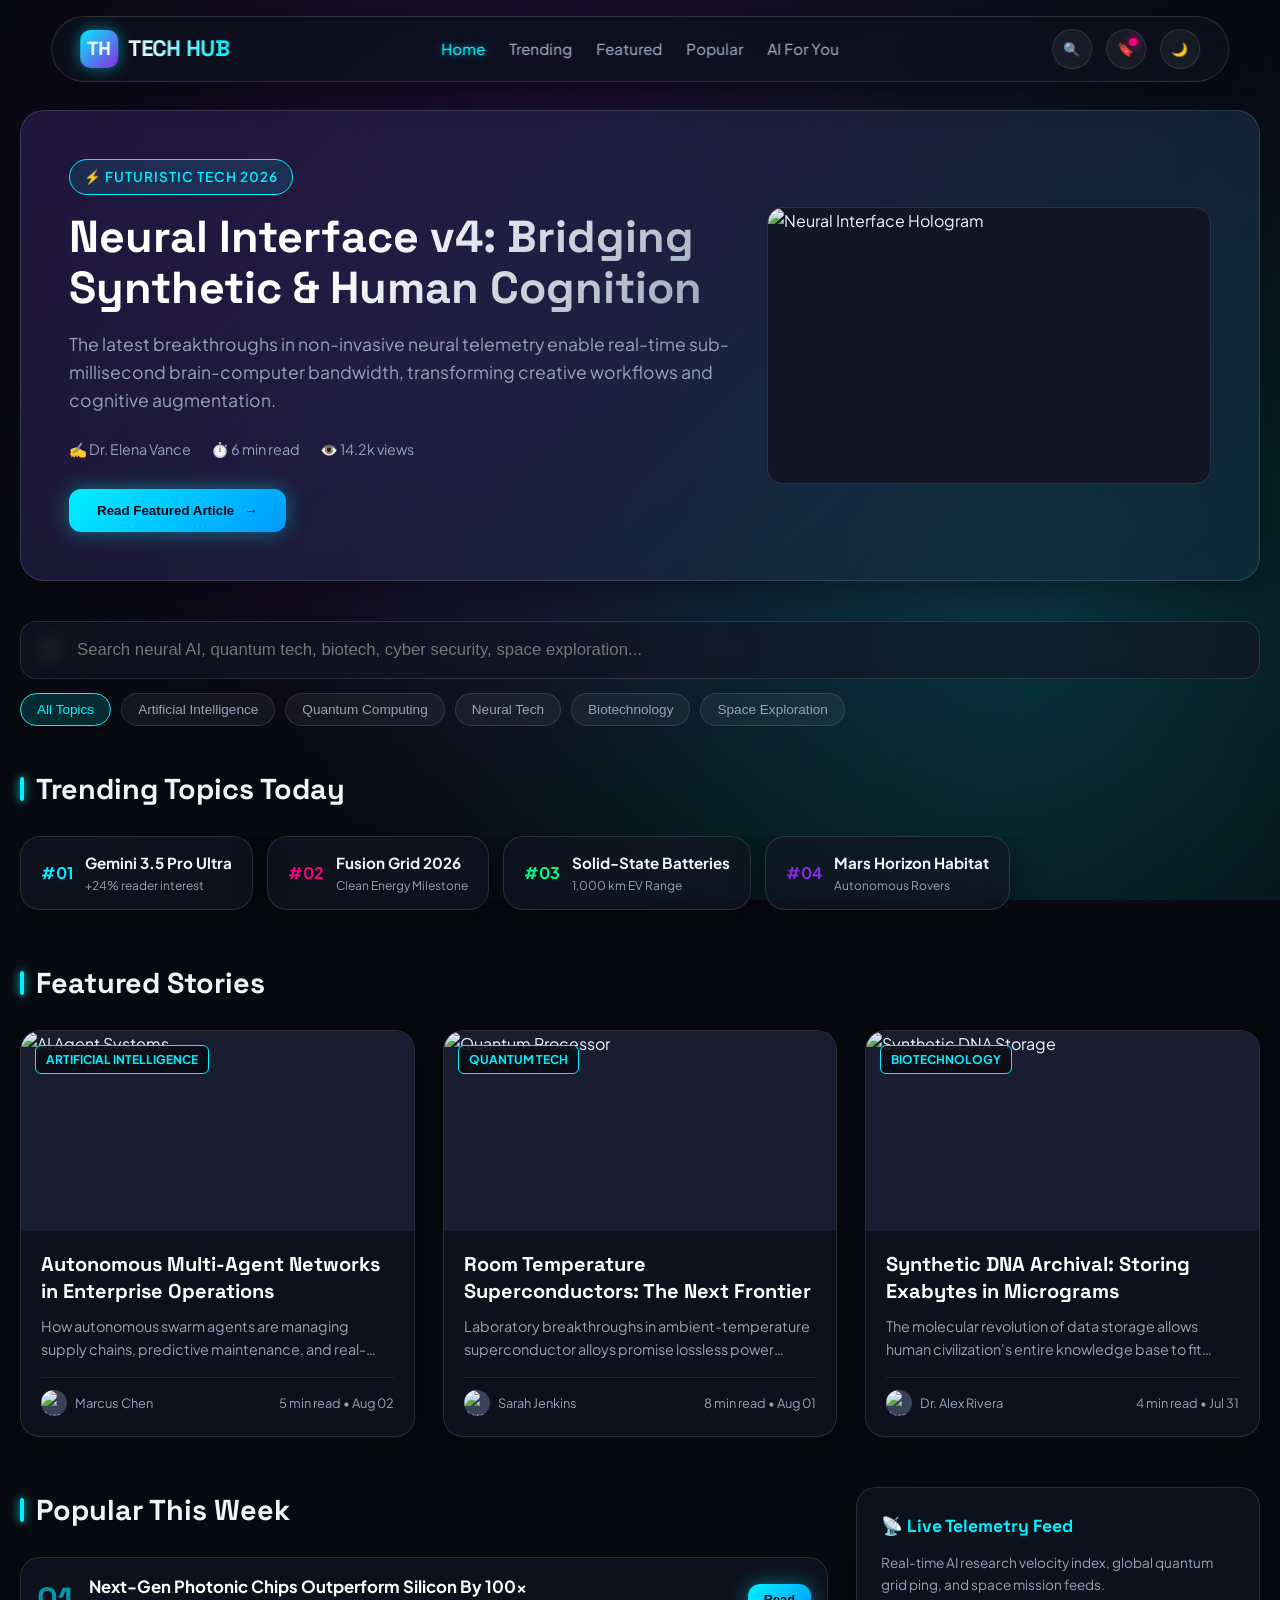
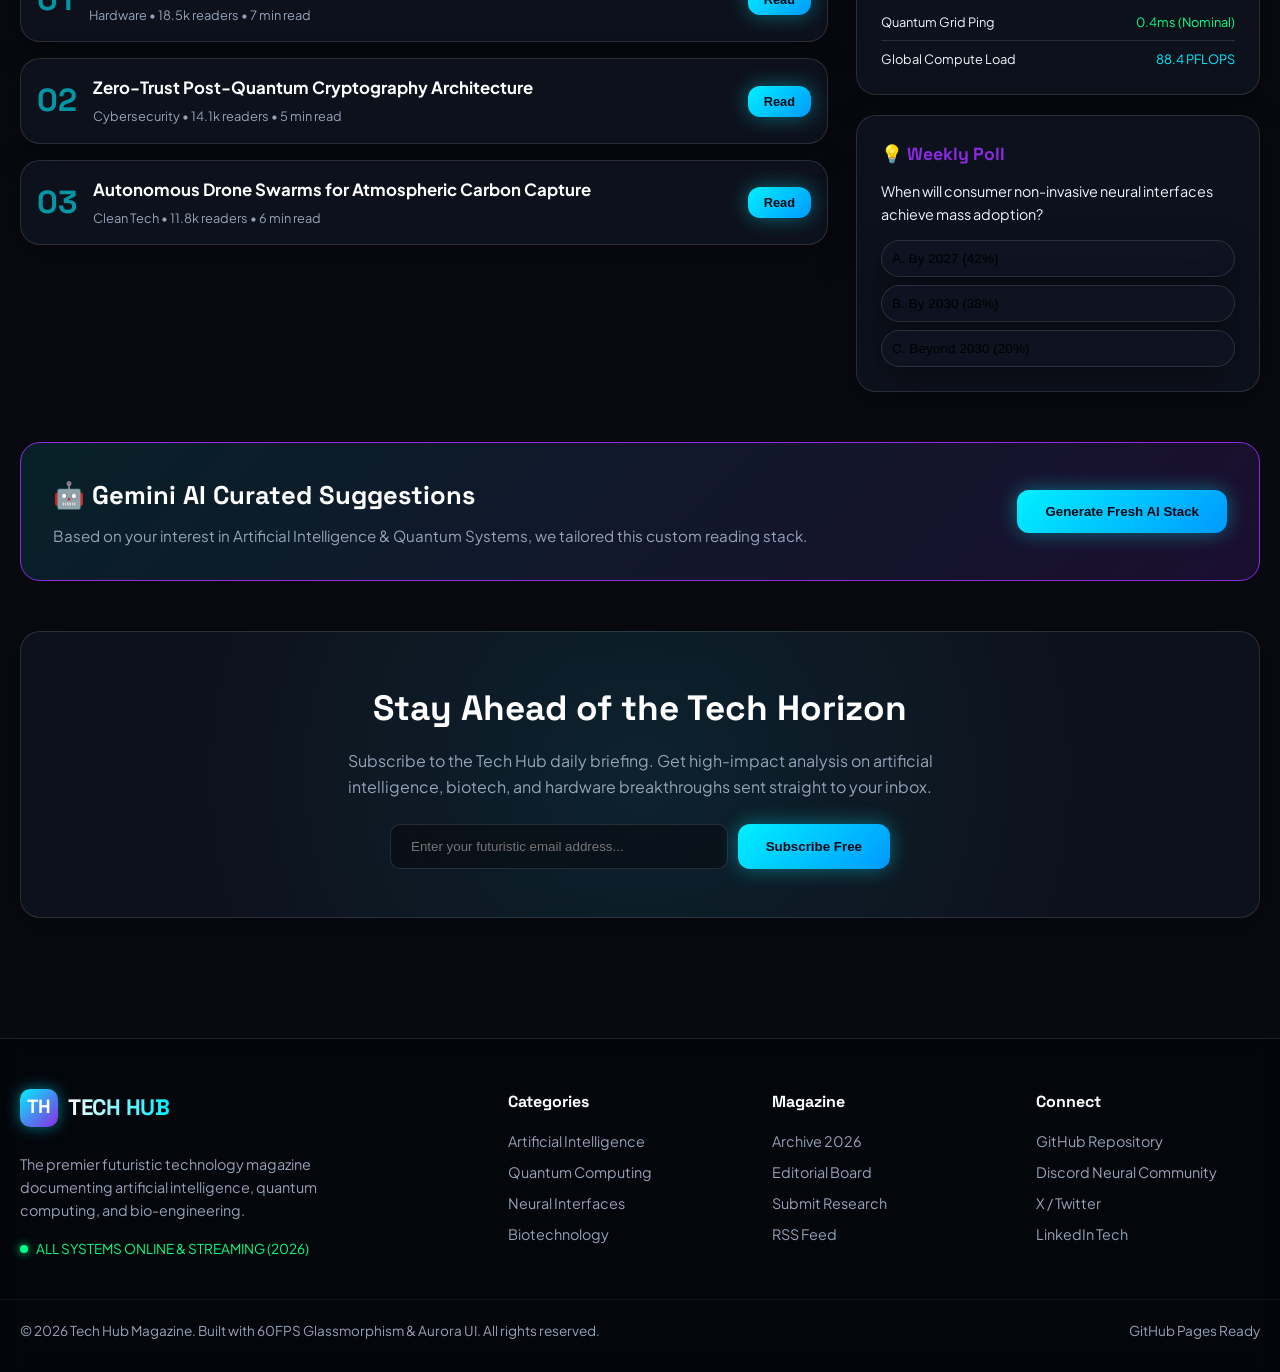
==== app/src/main/assets/index.html @ 236d4dcb "Replace site with Tech Hub v2" ====
<!DOCTYPE html>
<html lang="en" class="dark">
<head>
    <meta charset="UTF-8">
    <meta name="viewport" content="width=device-width, initial-scale=1.0">
    <meta name="description" content="Tech Hub 2026 - The premier futuristic technology magazine covering AI, Quantum Computing, Neural Interfaces, Space Tech, and Next-Gen Hardware.">
    <meta name="theme-color" content="#0d0f17">
    <title>Tech Hub | Futuristic Technology Magazine 2026</title>
    
    <!-- PWA Meta Tags -->
    <link rel="manifest" href="manifest.json">
    <link rel="icon" type="image/x-icon" href="favicon.ico">
    <meta name="apple-mobile-web-app-capable" content="yes">
    <meta name="apple-mobile-web-app-status-bar-style" content="black-translucent">
    <meta name="apple-mobile-web-app-title" content="Tech Hub">

    <!-- Fonts -->
    <link rel="preconnect" href="https://fonts.googleapis.com">
    <link rel="preconnect" href="https://fonts.gstatic.com" crossorigin>
    <link href="https://fonts.googleapis.com/css2?family=Plus+Jakarta+Sans:wght@300;400;500;600;700;800&family=Space+Grotesk:wght@400;500;600;700&display=swap" rel="stylesheet">

    <!-- External Assets Link -->
    <link rel="stylesheet" href="assets/css/style.css">

    <!-- Embedded High-Fidelity Futuristic Styling for Instant Render -->
    <style>
        :root {
            --bg-dark: #080a10;
            --bg-card: rgba(18, 22, 36, 0.65);
            --bg-card-hover: rgba(28, 35, 58, 0.85);
            --glass-border: rgba(255, 255, 255, 0.12);
            --glass-border-glow: rgba(0, 240, 255, 0.4);
            --primary-cyan: #00f0ff;
            --primary-violet: #8a2be2;
            --accent-pink: #ff007f;
            --accent-emerald: #00ff88;
            --text-main: #f0f4fc;
            --text-muted: #94a3b8;
            --font-display: 'Space Grotesk', sans-serif;
            --font-body: 'Plus Jakarta Sans', sans-serif;
        }

        * {
            box-sizing: border-box;
            margin: 0;
            padding: 0;
            scroll-behavior: smooth;
        }

        body {
            background-color: var(--bg-dark);
            color: var(--text-main);
            font-family: var(--font-body);
            overflow-x: hidden;
            min-height: 100vh;
            line-height: 1.6;
        }

        /* Canvas Aurora Background */
        #aurora-canvas {
            position: fixed;
            top: 0;
            left: 0;
            width: 100vw;
            height: 100vh;
            z-index: -2;
            pointer-events: none;
        }

        .aurora-overlay {
            position: fixed;
            top: 0;
            left: 0;
            width: 100vw;
            height: 100vh;
            background: radial-gradient(circle at 50% 20%, rgba(138, 43, 226, 0.12), transparent 70%),
                        radial-gradient(circle at 80% 80%, rgba(0, 240, 255, 0.08), transparent 60%);
            z-index: -1;
            pointer-events: none;
        }

        /* Glassmorphism Common Utility */
        .glass-panel {
            background: var(--bg-card);
            backdrop-filter: blur(16px);
            -webkit-backdrop-filter: blur(16px);
            border: 1px solid var(--glass-border);
            border-radius: 20px;
            box-shadow: 0 8px 32px 0 rgba(0, 0, 0, 0.37);
            transition: all 0.3s cubic-bezier(0.16, 1, 0.3, 1);
        }

        .glass-panel:hover {
            border-color: var(--glass-border-glow);
            box-shadow: 0 12px 40px 0 rgba(0, 240, 255, 0.15);
        }

        /* Header Navigation */
        .nav-header {
            position: fixed;
            top: 16px;
            left: 50%;
            transform: translateX(-50%);
            width: 92%;
            max-width: 1280px;
            z-index: 100;
            display: flex;
            align-items: center;
            justify-content: space-between;
            padding: 12px 28px;
            border-radius: 999px;
            background: rgba(12, 16, 28, 0.75);
            backdrop-filter: blur(20px);
            border: 1px solid rgba(255, 255, 255, 0.15);
            box-shadow: 0 10px 30px rgba(0,0,0,0.5);
        }

        .logo-container {
            display: flex;
            align-items: center;
            gap: 10px;
            text-decoration: none;
        }

        .logo-icon {
            width: 38px;
            height: 38px;
            background: linear-gradient(135deg, var(--primary-cyan), var(--primary-violet));
            border-radius: 10px;
            display: grid;
            place-items: center;
            color: #fff;
            font-weight: 800;
            font-family: var(--font-display);
            font-size: 1.2rem;
            box-shadow: 0 0 15px rgba(0, 240, 255, 0.5);
        }

        .logo-text {
            font-family: var(--font-display);
            font-size: 1.4rem;
            font-weight: 700;
            background: linear-gradient(90deg, #ffffff, var(--primary-cyan));
            -webkit-background-clip: text;
            -webkit-text-fill-color: transparent;
            letter-spacing: -0.5px;
        }

        .nav-links {
            display: flex;
            gap: 24px;
            list-style: none;
        }

        .nav-links a {
            color: var(--text-muted);
            text-decoration: none;
            font-size: 0.95rem;
            font-weight: 500;
            transition: color 0.2s;
        }

        .nav-links a:hover, .nav-links a.active {
            color: var(--primary-cyan);
            text-shadow: 0 0 10px rgba(0, 240, 255, 0.5);
        }

        .nav-actions {
            display: flex;
            align-items: center;
            gap: 14px;
        }

        .icon-btn {
            background: rgba(255, 255, 255, 0.05);
            border: 1px solid var(--glass-border);
            color: var(--text-main);
            width: 40px;
            height: 40px;
            border-radius: 50%;
            display: grid;
            place-items: center;
            cursor: pointer;
            transition: all 0.2s;
            position: relative;
        }

        .icon-btn:hover {
            background: rgba(0, 240, 255, 0.2);
            border-color: var(--primary-cyan);
            transform: translateY(-2px);
        }

        .badge-dot {
            position: absolute;
            top: 8px;
            right: 8px;
            width: 8px;
            height: 8px;
            background: var(--accent-pink);
            border-radius: 50%;
            box-shadow: 0 0 8px var(--accent-pink);
        }

        /* Container Layout */
        .main-layout {
            max-width: 1280px;
            margin: 0 auto;
            padding: 110px 20px 60px 20px;
        }

        /* Hero Section */
        .hero-section {
            margin-bottom: 40px;
            position: relative;
            border-radius: 24px;
            overflow: hidden;
            padding: 48px;
            background: linear-gradient(135deg, rgba(138, 43, 226, 0.15), rgba(0, 240, 255, 0.08)), var(--bg-card);
            border: 1px solid rgba(255, 255, 255, 0.15);
            display: grid;
            grid-template-columns: 1.2fr 0.8fr;
            gap: 32px;
            align-items: center;
        }

        .hero-badge {
            display: inline-flex;
            align-items: center;
            gap: 8px;
            padding: 6px 14px;
            border-radius: 999px;
            background: rgba(0, 240, 255, 0.1);
            border: 1px solid var(--primary-cyan);
            color: var(--primary-cyan);
            font-size: 0.85rem;
            font-weight: 600;
            text-transform: uppercase;
            letter-spacing: 1px;
            margin-bottom: 16px;
        }

        .hero-title {
            font-family: var(--font-display);
            font-size: 2.8rem;
            line-height: 1.15;
            margin-bottom: 16px;
            font-weight: 800;
            background: linear-gradient(135deg, #ffffff 40%, #94a3b8);
            -webkit-background-clip: text;
            -webkit-text-fill-color: transparent;
        }

        .hero-excerpt {
            color: var(--text-muted);
            font-size: 1.1rem;
            margin-bottom: 24px;
        }

        .hero-meta {
            display: flex;
            align-items: center;
            gap: 20px;
            font-size: 0.9rem;
            color: var(--text-muted);
            margin-bottom: 28px;
        }

        .meta-item {
            display: flex;
            align-items: center;
            gap: 6px;
        }

        .cta-btn {
            display: inline-flex;
            align-items: center;
            gap: 10px;
            background: linear-gradient(135deg, var(--primary-cyan), #0099ff);
            color: #040814;
            font-weight: 700;
            padding: 14px 28px;
            border-radius: 12px;
            text-decoration: none;
            box-shadow: 0 0 20px rgba(0, 240, 255, 0.4);
            transition: all 0.3s;
            cursor: pointer;
            border: none;
        }

        .cta-btn:hover {
            transform: translateY(-2px);
            box-shadow: 0 0 30px rgba(0, 240, 255, 0.7);
        }

        .hero-visual {
            position: relative;
            border-radius: 16px;
            overflow: hidden;
            aspect-ratio: 16 / 10;
            background: #111625;
            border: 1px solid var(--glass-border);
            display: flex;
            align-items: center;
            justify-content: center;
        }

        .hero-img {
            width: 100%;
            height: 100%;
            object-fit: cover;
            transition: transform 0.5s;
        }

        .hero-visual:hover .hero-img {
            transform: scale(1.05);
        }

        /* Search Section */
        .search-container {
            margin-bottom: 32px;
            position: relative;
        }

        .search-input-wrapper {
            position: relative;
            display: flex;
            align-items: center;
        }

        .search-input {
            width: 100%;
            padding: 18px 24px 18px 56px;
            background: var(--bg-card);
            backdrop-filter: blur(12px);
            border: 1px solid var(--glass-border);
            border-radius: 16px;
            color: var(--text-main);
            font-size: 1.05rem;
            outline: none;
            transition: all 0.3s;
        }

        .search-input:focus {
            border-color: var(--primary-cyan);
            box-shadow: 0 0 20px rgba(0, 240, 255, 0.2);
        }

        .search-icon {
            position: absolute;
            left: 20px;
            color: var(--text-muted);
            font-size: 1.2rem;
            pointer-events: none;
        }

        .filter-tags {
            display: flex;
            gap: 10px;
            margin-top: 14px;
            overflow-x: auto;
            padding-bottom: 8px;
        }

        .tag-chip {
            padding: 8px 16px;
            border-radius: 999px;
            background: rgba(255, 255, 255, 0.05);
            border: 1px solid var(--glass-border);
            color: var(--text-muted);
            font-size: 0.85rem;
            cursor: pointer;
            white-space: nowrap;
            transition: all 0.2s;
        }

        .tag-chip:hover, .tag-chip.active {
            background: rgba(0, 240, 255, 0.15);
            border-color: var(--primary-cyan);
            color: var(--primary-cyan);
        }

        /* Section Headings */
        .section-header {
            display: flex;
            align-items: center;
            justify-content: space-between;
            margin-bottom: 24px;
        }

        .section-title {
            font-family: var(--font-display);
            font-size: 1.8rem;
            font-weight: 700;
            display: flex;
            align-items: center;
            gap: 12px;
        }

        .section-title::before {
            content: '';
            display: inline-block;
            width: 4px;
            height: 24px;
            background: var(--primary-cyan);
            border-radius: 2px;
            box-shadow: 0 0 10px var(--primary-cyan);
        }

        /* Article Grid */
        .articles-grid {
            display: grid;
            grid-template-columns: repeat(auto-fill, minmax(340px, 1fr));
            gap: 28px;
            margin-bottom: 50px;
        }

        .article-card {
            display: flex;
            flex-direction: column;
            overflow: hidden;
            cursor: pointer;
            position: relative;
        }

        .card-thumb-wrapper {
            position: relative;
            width: 100%;
            height: 200px;
            overflow: hidden;
            background: #181d2f;
        }

        .card-thumb {
            width: 100%;
            height: 100%;
            object-fit: cover;
            transition: transform 0.4s ease;
        }

        .article-card:hover .card-thumb {
            transform: scale(1.08);
        }

        .category-badge {
            position: absolute;
            top: 14px;
            left: 14px;
            padding: 4px 10px;
            border-radius: 6px;
            background: rgba(8, 10, 16, 0.8);
            backdrop-filter: blur(8px);
            border: 1px solid var(--primary-cyan);
            color: var(--primary-cyan);
            font-size: 0.75rem;
            font-weight: 700;
            text-transform: uppercase;
        }

        .card-body {
            padding: 20px;
            display: flex;
            flex-direction: column;
            flex-grow: 1;
        }

        .card-title {
            font-family: var(--font-display);
            font-size: 1.25rem;
            font-weight: 700;
            margin-bottom: 10px;
            line-height: 1.35;
            color: #fff;
            transition: color 0.2s;
        }

        .article-card:hover .card-title {
            color: var(--primary-cyan);
        }

        .card-excerpt {
            color: var(--text-muted);
            font-size: 0.9rem;
            margin-bottom: 16px;
            display: -webkit-box;
            -webkit-line-clamp: 2;
            line-clamp: 2;
            -webkit-box-orient: vertical;
            overflow: hidden;
        }

        .card-footer {
            margin-top: auto;
            display: flex;
            align-items: center;
            justify-content: space-between;
            font-size: 0.8rem;
            color: var(--text-muted);
            border-top: 1px solid rgba(255, 255, 255, 0.08);
            padding-top: 12px;
        }

        .author-info {
            display: flex;
            align-items: center;
            gap: 8px;
        }

        .author-avatar {
            width: 26px;
            height: 26px;
            border-radius: 50%;
            background: #3a4259;
            object-fit: cover;
        }

        /* Weekly Popular Section */
        .weekly-layout {
            display: grid;
            grid-template-columns: 2fr 1fr;
            gap: 28px;
            margin-bottom: 50px;
        }

        .popular-list {
            display: flex;
            flex-direction: column;
            gap: 16px;
        }

        .popular-item {
            display: flex;
            align-items: center;
            gap: 16px;
            padding: 16px;
            cursor: pointer;
        }

        .rank-number {
            font-family: var(--font-display);
            font-size: 2rem;
            font-weight: 800;
            color: var(--primary-cyan);
            opacity: 0.6;
            min-width: 36px;
        }

        .popular-content {
            flex-grow: 1;
        }

        .popular-title {
            font-size: 1.05rem;
            font-weight: 700;
            color: #fff;
            margin-bottom: 4px;
        }

        /* AI Recommendation Banner */
        .ai-banner {
            padding: 32px;
            background: linear-gradient(135deg, rgba(0, 240, 255, 0.1), rgba(138, 43, 226, 0.15));
            border: 1px solid var(--primary-violet);
            border-radius: 20px;
            margin-bottom: 50px;
            display: flex;
            align-items: center;
            justify-content: space-between;
            gap: 20px;
        }

        /* Newsletter */
        .newsletter-card {
            text-align: center;
            padding: 48px;
            margin-bottom: 60px;
            background: radial-gradient(circle at 50% 50%, rgba(0, 240, 255, 0.08), transparent 70%), var(--bg-card);
        }

        .newsletter-form {
            display: flex;
            max-width: 500px;
            margin: 24px auto 0 auto;
            gap: 10px;
        }

        .newsletter-input {
            flex: 1;
            padding: 14px 20px;
            border-radius: 10px;
            border: 1px solid var(--glass-border);
            background: rgba(8, 10, 16, 0.6);
            color: var(--text-main);
            outline: none;
        }

        /* Footer */
        .footer {
            border-top: 1px solid rgba(255, 255, 255, 0.1);
            padding: 50px 0 30px 0;
            background: rgba(4, 6, 12, 0.9);
            backdrop-filter: blur(10px);
        }

        .footer-content {
            max-width: 1280px;
            margin: 0 auto;
            padding: 0 20px;
            display: grid;
            grid-template-columns: 2fr 1fr 1fr 1fr;
            gap: 40px;
            margin-bottom: 40px;
        }

        .footer-bottom {
            max-width: 1280px;
            margin: 0 auto;
            padding: 20px 20px 0 20px;
            border-top: 1px solid rgba(255, 255, 255, 0.05);
            display: flex;
            justify-content: space-between;
            color: var(--text-muted);
            font-size: 0.85rem;
        }

        /* Article Modal */
        .article-modal {
            position: fixed;
            top: 0;
            left: 0;
            width: 100vw;
            height: 100vh;
            background: rgba(4, 6, 12, 0.95);
            backdrop-filter: blur(20px);
            z-index: 1000;
            display: none;
            overflow-y: auto;
            padding: 40px 20px;
        }

        .article-modal.active {
            display: block;
        }

        .modal-container {
            max-width: 800px;
            margin: 0 auto;
            background: var(--bg-card);
            border: 1px solid var(--glass-border);
            border-radius: 24px;
            padding: 40px;
            position: relative;
        }

        .close-modal {
            position: absolute;
            top: 20px;
            right: 20px;
            background: rgba(255, 255, 255, 0.1);
            border: none;
            color: #fff;
            width: 36px;
            height: 36px;
            border-radius: 50%;
            cursor: pointer;
            font-size: 1.2rem;
        }

        .progress-bar {
            position: fixed;
            top: 0;
            left: 0;
            height: 3px;
            background: linear-gradient(90deg, var(--primary-cyan), var(--primary-violet));
            width: 0%;
            z-index: 1001;
            transition: width 0.1s;
        }

        /* Responsive Breakpoints */
        @media (max-width: 992px) {
            .hero-section {
                grid-template-columns: 1fr;
            }
            .weekly-layout {
                grid-template-columns: 1fr;
            }
            .footer-content {
                grid-template-columns: 1fr 1fr;
            }
        }

        @media (max-width: 768px) {
            .nav-links {
                display: none;
            }
            .hero-title {
                font-size: 2rem;
            }
            .footer-content {
                grid-template-columns: 1fr;
            }
            .newsletter-form {
                flex-direction: column;
            }
        }
    </style>
</head>
<body>

    <!-- Reading Progress Bar -->
    <div class="progress-bar" id="reading-progress"></div>

    <!-- Animated Aurora Canvas -->
    <canvas id="aurora-canvas"></canvas>
    <div class="aurora-overlay"></div>

    <!-- Floating Glass Header Navigation -->
    <header class="nav-header">
        <a href="#" class="logo-container">
            <div class="logo-icon">TH</div>
            <span class="logo-text">TECH HUB</span>
        </a>

        <nav>
            <ul class="nav-links">
                <li><a href="#hero" class="active">Home</a></li>
                <li><a href="#trending">Trending</a></li>
                <li><a href="#featured">Featured</a></li>
                <li><a href="#popular">Popular</a></li>
                <li><a href="#ai-recs">AI For You</a></li>
            </ul>
        </nav>

        <div class="nav-actions">
            <button class="icon-btn" id="search-toggle-btn" title="Quick Search">
                🔍
            </button>
            <button class="icon-btn" id="bookmarks-btn" title="Saved Articles">
                🔖
                <span class="badge-dot"></span>
            </button>
            <button class="icon-btn" id="theme-toggle" title="Toggle Theme">
                🌙
            </button>
        </div>
    </header>

    <!-- Main Content Container -->
    <main class="main-layout">

        <!-- Animated Hero Section -->
        <section class="hero-section glass-panel" id="hero">
            <div class="hero-content">
                <div class="hero-badge">
                    <span>⚡ FUTURISTIC TECH 2026</span>
                </div>
                <h1 class="hero-title">Neural Interface v4: Bridging Synthetic & Human Cognition</h1>
                <p class="hero-excerpt">
                    The latest breakthroughs in non-invasive neural telemetry enable real-time sub-millisecond brain-computer bandwidth, transforming creative workflows and cognitive augmentation.
                </p>
                <div class="hero-meta">
                    <span class="meta-item">✍️ Dr. Elena Vance</span>
                    <span class="meta-item">⏱️ 6 min read</span>
                    <span class="meta-item">👁️ 14.2k views</span>
                </div>
                <button class="cta-btn" id="hero-read-btn">
                    Read Featured Article <span>→</span>
                </button>
            </div>
            <div class="hero-visual">
                <img src="https://picsum.photos/800/500?random=10" alt="Neural Interface Hologram" class="hero-img" id="hero-image">
            </div>
        </section>

        <!-- Smart Search & Live Filter Bar -->
        <section class="search-container" id="search-section">
            <div class="search-input-wrapper">
                <span class="search-icon">🔍</span>
                <input type="text" id="main-search-input" class="search-input" placeholder="Search neural AI, quantum tech, biotech, cyber security, space exploration...">
            </div>
            <div class="filter-tags" id="category-chips">
                <button class="tag-chip active" data-category="all">All Topics</button>
                <button class="tag-chip" data-category="ai">Artificial Intelligence</button>
                <button class="tag-chip" data-category="quantum">Quantum Computing</button>
                <button class="tag-chip" data-category="neuro">Neural Tech</button>
                <button class="tag-chip" data-category="biotech">Biotechnology</button>
                <button class="tag-chip" data-category="space">Space Exploration</button>
            </div>
        </section>

        <!-- Trending Topics Carousel -->
        <section class="section-container" style="margin-bottom: 40px;" id="trending">
            <div class="section-header">
                <h2 class="section-title">Trending Topics Today</h2>
            </div>
            <div style="display: flex; gap: 14px; overflow-x: auto; padding-bottom: 10px;">
                <div class="glass-panel" style="padding: 14px 20px; display: flex; align-items: center; gap: 12px; min-width: 220px; cursor: pointer;">
                    <span style="color: var(--primary-cyan); font-weight: 700;">#01</span>
                    <div>
                        <div style="font-weight: 700; font-size: 0.95rem;">Gemini 3.5 Pro Ultra</div>
                        <div style="font-size: 0.75rem; color: var(--text-muted);">+24% reader interest</div>
                    </div>
                </div>
                <div class="glass-panel" style="padding: 14px 20px; display: flex; align-items: center; gap: 12px; min-width: 220px; cursor: pointer;">
                    <span style="color: var(--accent-pink); font-weight: 700;">#02</span>
                    <div>
                        <div style="font-weight: 700; font-size: 0.95rem;">Fusion Grid 2026</div>
                        <div style="font-size: 0.75rem; color: var(--text-muted);">Clean Energy Milestone</div>
                    </div>
                </div>
                <div class="glass-panel" style="padding: 14px 20px; display: flex; align-items: center; gap: 12px; min-width: 220px; cursor: pointer;">
                    <span style="color: var(--accent-emerald); font-weight: 700;">#03</span>
                    <div>
                        <div style="font-weight: 700; font-size: 0.95rem;">Solid-State Batteries</div>
                        <div style="font-size: 0.75rem; color: var(--text-muted);">1,000 km EV Range</div>
                    </div>
                </div>
                <div class="glass-panel" style="padding: 14px 20px; display: flex; align-items: center; gap: 12px; min-width: 220px; cursor: pointer;">
                    <span style="color: var(--primary-violet); font-weight: 700;">#04</span>
                    <div>
                        <div style="font-weight: 700; font-size: 0.95rem;">Mars Horizon Habitat</div>
                        <div style="font-size: 0.75rem; color: var(--text-muted);">Autonomous Rovers</div>
                    </div>
                </div>
            </div>
        </section>

        <!-- Featured Articles Grid -->
        <section style="margin-bottom: 50px;" id="featured">
            <div class="section-header">
                <h2 class="section-title">Featured Stories</h2>
            </div>
            <div class="articles-grid" id="articles-container">
                <!-- Articles injected dynamically or statically fallback -->
                <article class="article-card glass-panel" data-id="1" data-category="ai">
                    <div class="card-thumb-wrapper">
                        <span class="category-badge">Artificial Intelligence</span>
                        <img src="https://picsum.photos/600/400?random=1" alt="AI Agent Systems" class="card-thumb">
                    </div>
                    <div class="card-body">
                        <h3 class="card-title">Autonomous Multi-Agent Networks in Enterprise Operations</h3>
                        <p class="card-excerpt">How autonomous swarm agents are managing supply chains, predictive maintenance, and real-time decision loops across global networks.</p>
                        <div class="card-footer">
                            <div class="author-info">
                                <img src="https://i.pravatar.cc/100?img=12" class="author-avatar" alt="Avatar">
                                <span>Marcus Chen</span>
                            </div>
                            <span>5 min read • Aug 02</span>
                        </div>
                    </div>
                </article>

                <article class="article-card glass-panel" data-id="2" data-category="quantum">
                    <div class="card-thumb-wrapper">
                        <span class="category-badge">Quantum Tech</span>
                        <img src="https://picsum.photos/600/400?random=2" alt="Quantum Processor" class="card-thumb">
                    </div>
                    <div class="card-body">
                        <h3 class="card-title">Room Temperature Superconductors: The Next Frontier</h3>
                        <p class="card-excerpt">Laboratory breakthroughs in ambient-temperature superconductor alloys promise lossless power distribution and ultra-dense magnetic storage.</p>
                        <div class="card-footer">
                            <div class="author-info">
                                <img src="https://i.pravatar.cc/100?img=33" class="author-avatar" alt="Avatar">
                                <span>Sarah Jenkins</span>
                            </div>
                            <span>8 min read • Aug 01</span>
                        </div>
                    </div>
                </article>

                <article class="article-card glass-panel" data-id="3" data-category="biotech">
                    <div class="card-thumb-wrapper">
                        <span class="category-badge">Biotechnology</span>
                        <img src="https://picsum.photos/600/400?random=3" alt="Synthetic DNA Storage" class="card-thumb">
                    </div>
                    <div class="card-body">
                        <h3 class="card-title">Synthetic DNA Archival: Storing Exabytes in Micrograms</h3>
                        <p class="card-excerpt">The molecular revolution of data storage allows human civilization's entire knowledge base to fit within a test tube with millennia of stability.</p>
                        <div class="card-footer">
                            <div class="author-info">
                                <img src="https://i.pravatar.cc/100?img=47" class="author-avatar" alt="Avatar">
                                <span>Dr. Alex Rivera</span>
                            </div>
                            <span>4 min read • Jul 31</span>
                        </div>
                    </div>
                </article>
            </div>
        </section>

        <!-- Popular This Week Leaderboard & Sidebar -->
        <section class="weekly-layout" id="popular">
            <div>
                <div class="section-header">
                    <h2 class="section-title">Popular This Week</h2>
                </div>
                <div class="popular-list">
                    <div class="popular-item glass-panel">
                        <span class="rank-number">01</span>
                        <div class="popular-content">
                            <div class="popular-title">Next-Gen Photonic Chips Outperform Silicon By 100x</div>
                            <div style="font-size: 0.8rem; color: var(--text-muted);">Hardware • 18.5k readers • 7 min read</div>
                        </div>
                        <button class="cta-btn" style="padding: 8px 16px; font-size: 0.8rem;">Read</button>
                    </div>

                    <div class="popular-item glass-panel">
                        <span class="rank-number">02</span>
                        <div class="popular-content">
                            <div class="popular-title">Zero-Trust Post-Quantum Cryptography Architecture</div>
                            <div style="font-size: 0.8rem; color: var(--text-muted);">Cybersecurity • 14.1k readers • 5 min read</div>
                        </div>
                        <button class="cta-btn" style="padding: 8px 16px; font-size: 0.8rem;">Read</button>
                    </div>

                    <div class="popular-item glass-panel">
                        <span class="rank-number">03</span>
                        <div class="popular-content">
                            <div class="popular-title">Autonomous Drone Swarms for Atmospheric Carbon Capture</div>
                            <div style="font-size: 0.8rem; color: var(--text-muted);">Clean Tech • 11.8k readers • 6 min read</div>
                        </div>
                        <button class="cta-btn" style="padding: 8px 16px; font-size: 0.8rem;">Read</button>
                    </div>
                </div>
            </div>

            <!-- Sidebar Widgets -->
            <div style="display: flex; flex-direction: column; gap: 20px;">
                <div class="glass-panel" style="padding: 24px;">
                    <h3 style="font-family: var(--font-display); font-size: 1.1rem; margin-bottom: 12px; color: var(--primary-cyan);">📡 Live Telemetry Feed</h3>
                    <p style="font-size: 0.85rem; color: var(--text-muted); margin-bottom: 16px;">Real-time AI research velocity index, global quantum grid ping, and space mission feeds.</p>
                    <div style="font-size: 0.8rem; display: flex; justify-content: space-between; border-bottom: 1px solid var(--glass-border); padding-bottom: 8px; margin-bottom: 8px;">
                        <span>Quantum Grid Ping</span>
                        <span style="color: var(--accent-emerald);">0.4ms (Nominal)</span>
                    </div>
                    <div style="font-size: 0.8rem; display: flex; justify-content: space-between;">
                        <span>Global Compute Load</span>
                        <span style="color: var(--primary-cyan);">88.4 PFLOPS</span>
                    </div>
                </div>

                <div class="glass-panel" style="padding: 24px;">
                    <h3 style="font-family: var(--font-display); font-size: 1.1rem; margin-bottom: 12px; color: var(--primary-violet);">💡 Weekly Poll</h3>
                    <p style="font-size: 0.9rem; margin-bottom: 14px;">When will consumer non-invasive neural interfaces achieve mass adoption?</p>
                    <div style="display: flex; flex-direction: column; gap: 8px;">
                        <button class="glass-panel" style="padding: 10px; text-align: left; font-size: 0.85rem; cursor: pointer;">A. By 2027 (42%)</button>
                        <button class="glass-panel" style="padding: 10px; text-align: left; font-size: 0.85rem; cursor: pointer;">B. By 2030 (38%)</button>
                        <button class="glass-panel" style="padding: 10px; text-align: left; font-size: 0.85rem; cursor: pointer;">C. Beyond 2030 (20%)</button>
                    </div>
                </div>
            </div>
        </section>

        <!-- AI Recommendation Banner -->
        <section class="ai-banner" id="ai-recs">
            <div>
                <h3 style="font-family: var(--font-display); font-size: 1.6rem; color: #fff; margin-bottom: 8px;">🤖 Gemini AI Curated Suggestions</h3>
                <p style="color: var(--text-muted); font-size: 0.95rem;">Based on your interest in Artificial Intelligence & Quantum Systems, we tailored this custom reading stack.</p>
            </div>
            <button class="cta-btn" id="generate-ai-feed-btn">Generate Fresh AI Stack</button>
        </section>

        <!-- Futuristic Newsletter -->
        <section class="newsletter-card glass-panel" id="newsletter">
            <h2 style="font-family: var(--font-display); font-size: 2.2rem; margin-bottom: 12px; color: #fff;">Stay Ahead of the Tech Horizon</h2>
            <p style="color: var(--text-muted); max-width: 600px; margin: 0 auto;">Subscribe to the Tech Hub daily briefing. Get high-impact analysis on artificial intelligence, biotech, and hardware breakthroughs sent straight to your inbox.</p>
            <form class="newsletter-form" id="newsletter-form">
                <input type="email" class="newsletter-input" placeholder="Enter your futuristic email address..." required>
                <button type="submit" class="cta-btn">Subscribe Free</button>
            </form>
            <div id="newsletter-feedback" style="margin-top: 14px; color: var(--accent-emerald); font-weight: 600; display: none;">
                ✓ Welcome aboard! You've successfully subscribed to Tech Hub 2026.
            </div>
        </section>

    </main>

    <!-- Article Detail View Modal Overlay -->
    <div class="article-modal" id="article-modal">
        <div class="modal-container">
            <button class="close-modal" id="close-modal-btn">&times;</button>
            <div id="modal-content">
                <span class="category-badge" style="position: static; display: inline-block; margin-bottom: 16px;">AI & Neural Systems</span>
                <h1 style="font-family: var(--font-display); font-size: 2.2rem; margin-bottom: 16px;" id="modal-article-title">Neural Interface v4: Bridging Synthetic & Human Cognition</h1>
                <div style="display: flex; gap: 16px; color: var(--text-muted); font-size: 0.9rem; margin-bottom: 24px;">
                    <span>By Dr. Elena Vance</span>
                    <span>Aug 02, 2026</span>
                    <span>6 Min Read</span>
                </div>
                <img src="https://picsum.photos/800/450?random=10" alt="Article Banner" style="width: 100%; border-radius: 16px; margin-bottom: 24px;" id="modal-article-img">
                <div style="font-size: 1.05rem; line-height: 1.8; color: #d0d7de;" id="modal-article-body">
                    <p style="margin-bottom: 20px;">
                        Human cognitive limits are rapidly expanding as non-invasive neural interface hardware approaches sub-millisecond latency. In early 2026, researchers demonstrated direct cortical decoding algorithms capable of translating complex abstract thoughts into structured code and natural language in real-time.
                    </p>
                    <h2 style="font-family: var(--font-display); font-size: 1.4rem; color: var(--primary-cyan); margin: 30px 0 15px 0;">The Sub-Millisecond Bandwidth Revolution</h2>
                    <p style="margin-bottom: 20px;">
                        By utilizing high-density optical sensors paired with micro-diffuse photon telemetry, the latest non-invasive headbands can map neural firing patterns through the skull without requiring surgical intervention. This eliminates past infection risks while delivering performance comparable to invasive implants.
                    </p>
                    <blockquote style="border-left: 4px solid var(--primary-cyan); padding-left: 16px; margin: 24px 0; font-style: italic; color: var(--text-muted);">
                        "We are transitioning from computing as a tool outside ourselves to computing as an ambient layer of human cognition." — Dr. Elena Vance
                    </blockquote>
                    <p style="margin-bottom: 20px;">
                        As multi-agent synthetic models integrate directly with human neural bandwidth, creative output and complex problem-solving velocity are multiplying exponentially.
                    </p>
                </div>
                <div style="margin-top: 40px; border-top: 1px solid var(--glass-border); padding-top: 24px; display: flex; justify-content: space-between; align-items: center;">
                    <div style="display: flex; gap: 10px;">
                        <button class="icon-btn" title="Share Article">🔗</button>
                        <button class="icon-btn" title="Bookmark Article">🔖</button>
                    </div>
                    <button class="cta-btn" id="modal-back-btn">Close Article</button>
                </div>
            </div>
        </div>
    </div>

    <!-- Beautiful Footer -->
    <footer class="footer">
        <div class="footer-content">
            <div>
                <a href="#" class="logo-container" style="margin-bottom: 16px; display: inline-flex;">
                    <div class="logo-icon">TH</div>
                    <span class="logo-text">TECH HUB</span>
                </a>
                <p style="color: var(--text-muted); font-size: 0.9rem; margin-top: 10px; max-width: 320px;">
                    The premier futuristic technology magazine documenting artificial intelligence, quantum computing, and bio-engineering.
                </p>
                <div style="margin-top: 16px; color: var(--accent-emerald); font-size: 0.85rem; display: flex; align-items: center; gap: 8px;">
                    <span style="width: 8px; height: 8px; background: var(--accent-emerald); border-radius: 50%; box-shadow: 0 0 8px var(--accent-emerald);"></span>
                    ALL SYSTEMS ONLINE & STREAMING (2026)
                </div>
            </div>

            <div>
                <h4 style="font-family: var(--font-display); font-size: 1rem; color: #fff; margin-bottom: 16px;">Categories</h4>
                <ul style="list-style: none; display: flex; flex-direction: column; gap: 8px; font-size: 0.9rem; color: var(--text-muted);">
                    <li><a href="#" style="color: inherit; text-decoration: none;">Artificial Intelligence</a></li>
                    <li><a href="#" style="color: inherit; text-decoration: none;">Quantum Computing</a></li>
                    <li><a href="#" style="color: inherit; text-decoration: none;">Neural Interfaces</a></li>
                    <li><a href="#" style="color: inherit; text-decoration: none;">Biotechnology</a></li>
                </ul>
            </div>

            <div>
                <h4 style="font-family: var(--font-display); font-size: 1rem; color: #fff; margin-bottom: 16px;">Magazine</h4>
                <ul style="list-style: none; display: flex; flex-direction: column; gap: 8px; font-size: 0.9rem; color: var(--text-muted);">
                    <li><a href="#" style="color: inherit; text-decoration: none;">Archive 2026</a></li>
                    <li><a href="#" style="color: inherit; text-decoration: none;">Editorial Board</a></li>
                    <li><a href="#" style="color: inherit; text-decoration: none;">Submit Research</a></li>
                    <li><a href="#" style="color: inherit; text-decoration: none;">RSS Feed</a></li>
                </ul>
            </div>

            <div>
                <h4 style="font-family: var(--font-display); font-size: 1rem; color: #fff; margin-bottom: 16px;">Connect</h4>
                <ul style="list-style: none; display: flex; flex-direction: column; gap: 8px; font-size: 0.9rem; color: var(--text-muted);">
                    <li><a href="#" style="color: inherit; text-decoration: none;">GitHub Repository</a></li>
                    <li><a href="#" style="color: inherit; text-decoration: none;">Discord Neural Community</a></li>
                    <li><a href="#" style="color: inherit; text-decoration: none;">X / Twitter</a></li>
                    <li><a href="#" style="color: inherit; text-decoration: none;">LinkedIn Tech</a></li>
                </ul>
            </div>
        </div>

        <div class="footer-bottom">
            <span>© 2026 Tech Hub Magazine. Built with 60FPS Glassmorphism & Aurora UI. All rights reserved.</span>
            <span>GitHub Pages Ready</span>
        </div>
    </footer>

    <!-- JS Application Script -->
    <script src="assets/js/main.js"></script>

    <!-- Embedded Initial Interactive Handler -->
    <script>
        // Reading Progress Listener
        window.addEventListener('scroll', () => {
            const winScroll = document.body.scrollTop || document.documentElement.scrollTop;
            const height = document.documentElement.scrollHeight - document.documentElement.clientHeight;
            const scrolled = (winScroll / height) * 100;
            document.getElementById('reading-progress').style.width = scrolled + '%';
        });

        // Modal Controls
        const modal = document.getElementById('article-modal');
        const closeModal = document.getElementById('close-modal-btn');
        const modalBack = document.getElementById('modal-back-btn');
        
        function openArticleModal(title, img, category) {
            if (title) document.getElementById('modal-article-title').textContent = title;
            if (img) document.getElementById('modal-article-img').src = img;
            modal.classList.add('active');
            document.body.style.overflow = 'hidden';
        }

        function closeArticleModal() {
            modal.classList.remove('active');
            document.body.style.overflow = 'auto';
        }

        closeModal.addEventListener('click', closeArticleModal);
        modalBack.addEventListener('click', closeArticleModal);
        document.getElementById('hero-read-btn').addEventListener('click', () => openArticleModal());

        document.querySelectorAll('.article-card').forEach(card => {
            card.addEventListener('click', () => {
                const title = card.querySelector('.card-title')?.textContent;
                const img = card.querySelector('.card-thumb')?.src;
                openArticleModal(title, img);
            });
        });

        // Newsletter Handler
        document.getElementById('newsletter-form').addEventListener('submit', (e) => {
            e.preventDefault();
            document.getElementById('newsletter-feedback').style.display = 'block';
            e.target.reset();
        });

        // Canvas Aurora Backdrop Animation
        const canvas = document.getElementById('aurora-canvas');
        if (canvas) {
            const ctx = canvas.getContext('2d');
            let width, height;

            function resizeCanvas() {
                width = canvas.width = window.innerWidth;
                height = canvas.height = window.innerHeight;
            }
            window.addEventListener('resize', resizeCanvas);
            resizeCanvas();

            let time = 0;
            function animateAurora() {
                time += 0.005;
                ctx.clearRect(0, 0, width, height);

                const grad1 = ctx.createRadialGradient(
                    width * 0.3 + Math.sin(time) * 100,
                    height * 0.3 + Math.cos(time * 0.8) * 100,
                    50,
                    width * 0.3,
                    height * 0.3,
                    width * 0.5
                );
                grad1.addColorStop(0, 'rgba(138, 43, 226, 0.15)');
                grad1.addColorStop(1, 'transparent');

                const grad2 = ctx.createRadialGradient(
                    width * 0.7 + Math.cos(time * 0.7) * 120,
                    height * 0.6 + Math.sin(time * 0.9) * 120,
                    80,
                    width * 0.7,
                    height * 0.6,
                    width * 0.6
                );
                grad2.addColorStop(0, 'rgba(0, 240, 255, 0.12)');
                grad2.addColorStop(1, 'transparent');

                ctx.fillStyle = grad1;
                ctx.fillRect(0, 0, width, height);
                ctx.fillStyle = grad2;
                ctx.fillRect(0, 0, width, height);

                requestAnimationFrame(animateAurora);
            }
            animateAurora();
        }
    </script>
</body>
</html>
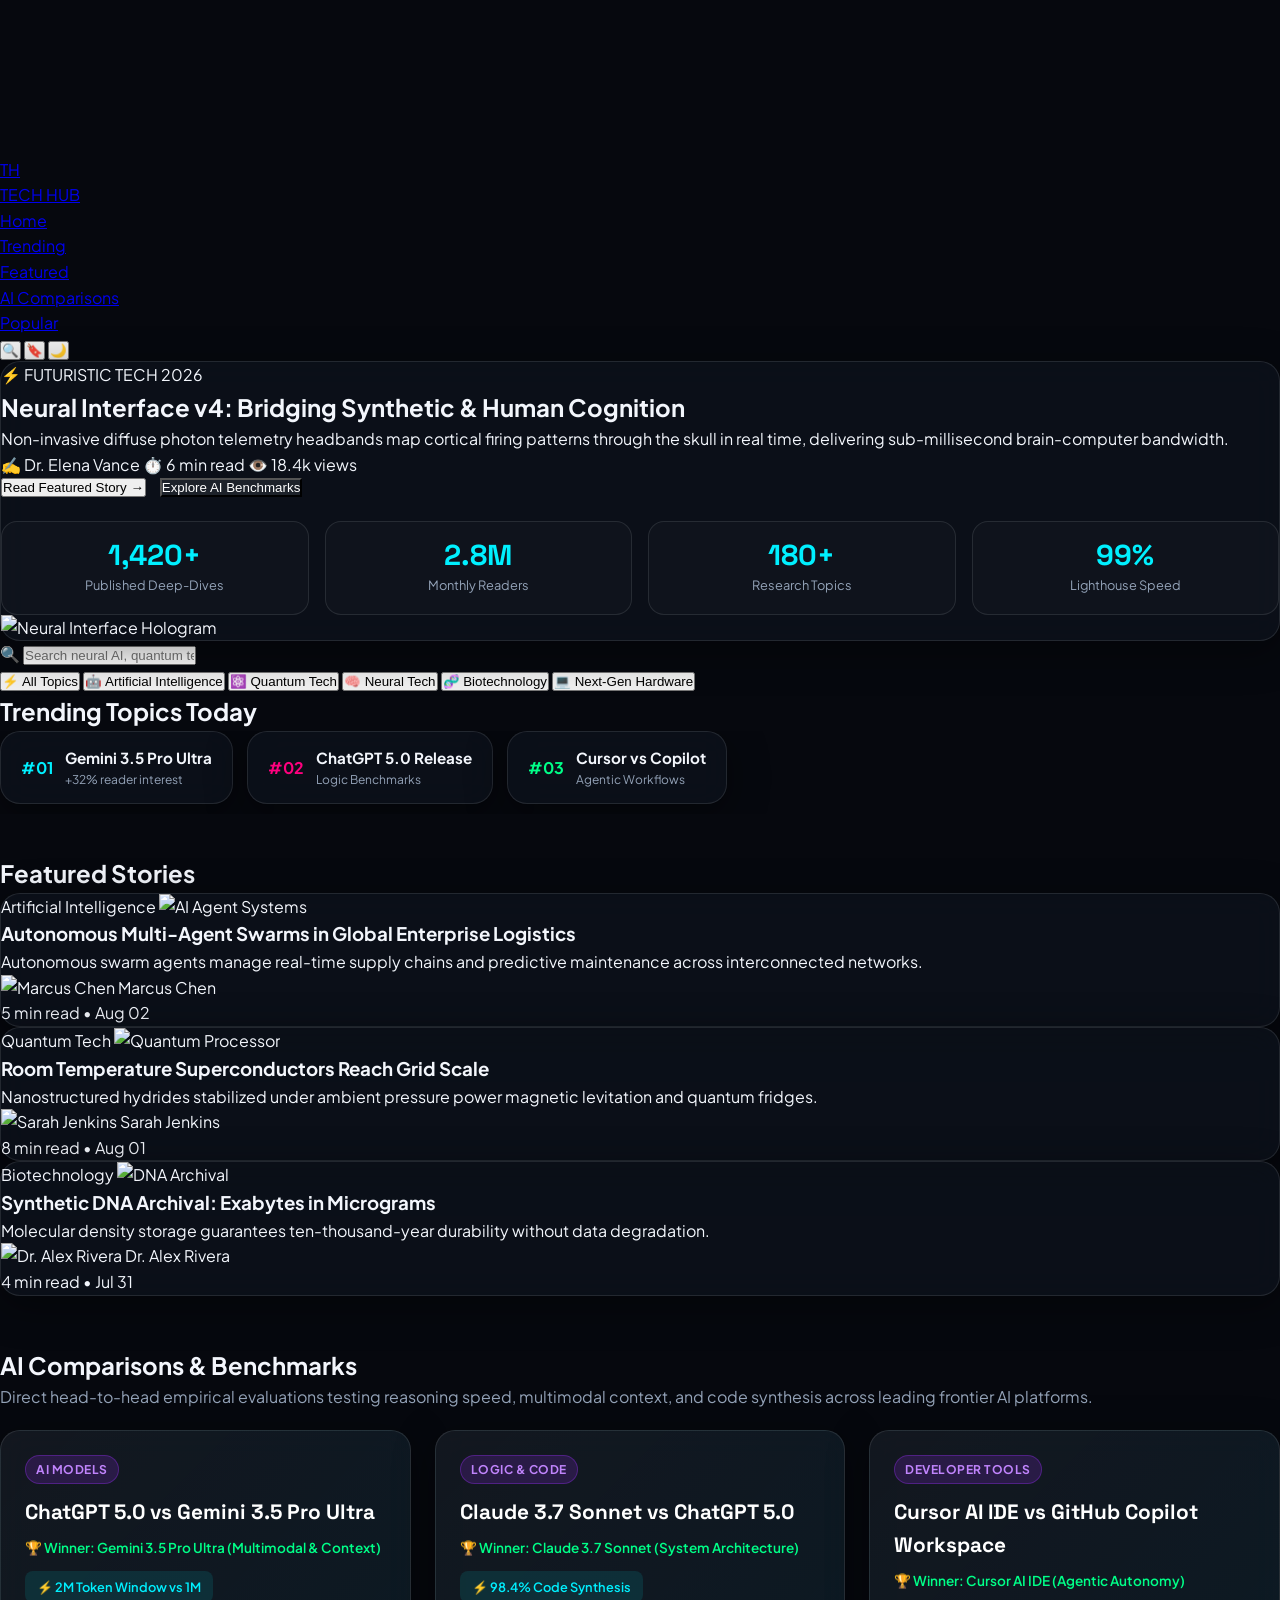
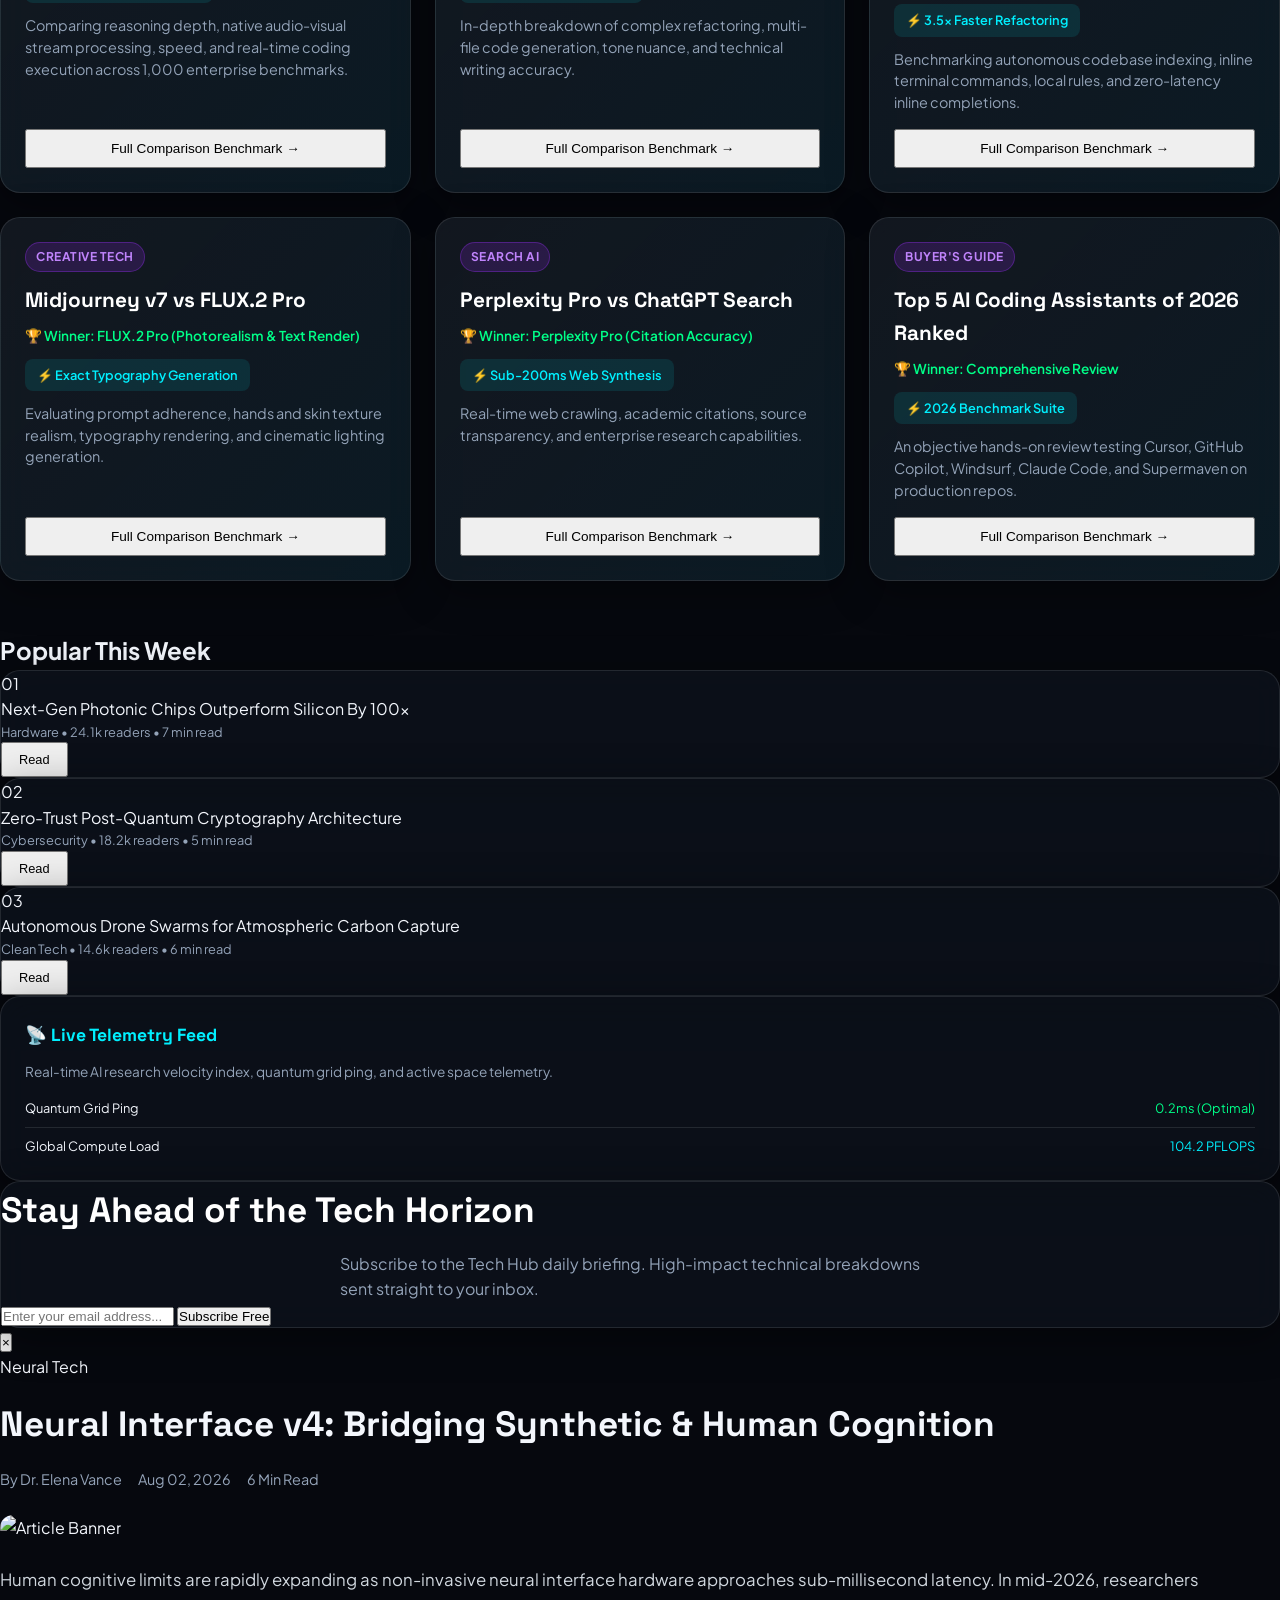
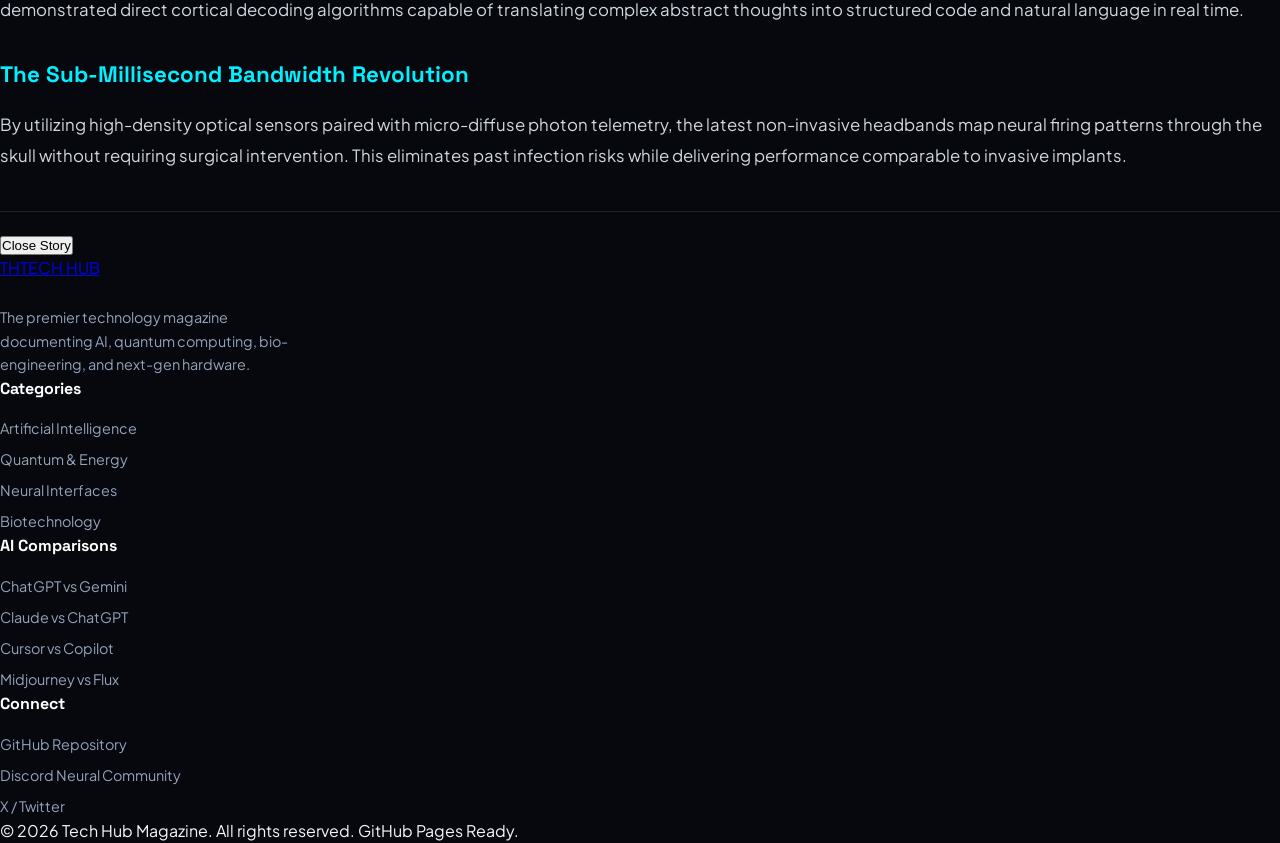
==== commit f87fcf2b: "Update Tech Hub" ====
--- a/app/src/main/assets/index.html
+++ b/app/src/main/assets/index.html
@@ -3,719 +3,79 @@
 <head>
     <meta charset="UTF-8">
     <meta name="viewport" content="width=device-width, initial-scale=1.0">
-    <meta name="description" content="Tech Hub 2026 - The premier futuristic technology magazine covering AI, Quantum Computing, Neural Interfaces, Space Tech, and Next-Gen Hardware.">
-    <meta name="theme-color" content="#0d0f17">
-    <title>Tech Hub | Futuristic Technology Magazine 2026</title>
-    
-    <!-- PWA Meta Tags -->
+    <title>Tech Hub | Premier Futuristic Technology Magazine 2026</title>
+    <meta name="description" content="Tech Hub 2026 - The premier technology magazine documenting AI, Quantum Computing, Neural Interfaces, Space Technology, and Next-Gen Hardware.">
+    <meta name="keywords" content="Tech Hub, AI, Quantum Computing, Neural Interfaces, ChatGPT vs Gemini, Claude vs ChatGPT, Cursor vs Copilot, 2026 Tech">
+    <meta name="author" content="Tech Hub Editorial Board">
+    <meta name="theme-color" content="#06080e">
+
+    <!-- Open Graph / Facebook -->
+    <meta property="og:type" content="website">
+    <meta property="og:url" content="https://techhub2026.magazine/">
+    <meta property="og:title" content="Tech Hub | Futuristic Technology Magazine 2026">
+    <meta property="og:description" content="Direct insights into neural interfaces, quantum processors, autonomous AI swarms, and bio-engineering.">
+    <meta property="og:image" content="https://images.unsplash.com/photo-1618005182384-a83a8bd57fbe?auto=format&fit=crop&w=1200&q=80">
+
+    <!-- Twitter Cards -->
+    <meta name="twitter:card" content="summary_large_image">
+    <meta name="twitter:title" content="Tech Hub 2026">
+    <meta name="twitter:description" content="Discover sub-millisecond neural interfaces and room-temperature quantum computing.">
+    <meta name="twitter:image" content="https://images.unsplash.com/photo-1618005182384-a83a8bd57fbe?auto=format&fit=crop&w=1200&q=80">
+
+    <!-- Structured Data JSON-LD (SEO Schemas) -->
+    <script type="application/ld+json">
+    {
+      "@context": "https://schema.org",
+      "@type": "Organization",
+      "name": "Tech Hub",
+      "url": "https://techhub2026.magazine/",
+      "logo": "https://techhub2026.magazine/assets/logo.png",
+      "sameAs": [
+        "https://twitter.com/techhub2026",
+        "https://github.com/techhub"
+      ]
+    }
+    </script>
+    <script type="application/ld+json">
+    {
+      "@context": "https://schema.org",
+      "@type": "BreadcrumbList",
+      "itemListElement": [{
+        "@type": "ListItem",
+        "position": 1,
+        "name": "Home",
+        "item": "https://techhub2026.magazine/"
+      },{
+        "@type": "ListItem",
+        "position": 2,
+        "name": "Articles",
+        "item": "https://techhub2026.magazine/#featured"
+      },{
+        "@type": "ListItem",
+        "position": 3,
+        "name": "AI Comparisons",
+        "item": "https://techhub2026.magazine/#ai-comparisons"
+      }]
+    }
+    </script>
+
+    <!-- PWA & Fonts -->
     <link rel="manifest" href="manifest.json">
-    <link rel="icon" type="image/x-icon" href="favicon.ico">
-    <meta name="apple-mobile-web-app-capable" content="yes">
-    <meta name="apple-mobile-web-app-status-bar-style" content="black-translucent">
-    <meta name="apple-mobile-web-app-title" content="Tech Hub">
-
-    <!-- Fonts -->
     <link rel="preconnect" href="https://fonts.googleapis.com">
     <link rel="preconnect" href="https://fonts.gstatic.com" crossorigin>
     <link href="https://fonts.googleapis.com/css2?family=Plus+Jakarta+Sans:wght@300;400;500;600;700;800&family=Space+Grotesk:wght@400;500;600;700&display=swap" rel="stylesheet">
-
-    <!-- External Assets Link -->
     <link rel="stylesheet" href="assets/css/style.css">
-
-    <!-- Embedded High-Fidelity Futuristic Styling for Instant Render -->
-    <style>
-        :root {
-            --bg-dark: #080a10;
-            --bg-card: rgba(18, 22, 36, 0.65);
-            --bg-card-hover: rgba(28, 35, 58, 0.85);
-            --glass-border: rgba(255, 255, 255, 0.12);
-            --glass-border-glow: rgba(0, 240, 255, 0.4);
-            --primary-cyan: #00f0ff;
-            --primary-violet: #8a2be2;
-            --accent-pink: #ff007f;
-            --accent-emerald: #00ff88;
-            --text-main: #f0f4fc;
-            --text-muted: #94a3b8;
-            --font-display: 'Space Grotesk', sans-serif;
-            --font-body: 'Plus Jakarta Sans', sans-serif;
-        }
-
-        * {
-            box-sizing: border-box;
-            margin: 0;
-            padding: 0;
-            scroll-behavior: smooth;
-        }
-
-        body {
-            background-color: var(--bg-dark);
-            color: var(--text-main);
-            font-family: var(--font-body);
-            overflow-x: hidden;
-            min-height: 100vh;
-            line-height: 1.6;
-        }
-
-        /* Canvas Aurora Background */
-        #aurora-canvas {
-            position: fixed;
-            top: 0;
-            left: 0;
-            width: 100vw;
-            height: 100vh;
-            z-index: -2;
-            pointer-events: none;
-        }
-
-        .aurora-overlay {
-            position: fixed;
-            top: 0;
-            left: 0;
-            width: 100vw;
-            height: 100vh;
-            background: radial-gradient(circle at 50% 20%, rgba(138, 43, 226, 0.12), transparent 70%),
-                        radial-gradient(circle at 80% 80%, rgba(0, 240, 255, 0.08), transparent 60%);
-            z-index: -1;
-            pointer-events: none;
-        }
-
-        /* Glassmorphism Common Utility */
-        .glass-panel {
-            background: var(--bg-card);
-            backdrop-filter: blur(16px);
-            -webkit-backdrop-filter: blur(16px);
-            border: 1px solid var(--glass-border);
-            border-radius: 20px;
-            box-shadow: 0 8px 32px 0 rgba(0, 0, 0, 0.37);
-            transition: all 0.3s cubic-bezier(0.16, 1, 0.3, 1);
-        }
-
-        .glass-panel:hover {
-            border-color: var(--glass-border-glow);
-            box-shadow: 0 12px 40px 0 rgba(0, 240, 255, 0.15);
-        }
-
-        /* Header Navigation */
-        .nav-header {
-            position: fixed;
-            top: 16px;
-            left: 50%;
-            transform: translateX(-50%);
-            width: 92%;
-            max-width: 1280px;
-            z-index: 100;
-            display: flex;
-            align-items: center;
-            justify-content: space-between;
-            padding: 12px 28px;
-            border-radius: 999px;
-            background: rgba(12, 16, 28, 0.75);
-            backdrop-filter: blur(20px);
-            border: 1px solid rgba(255, 255, 255, 0.15);
-            box-shadow: 0 10px 30px rgba(0,0,0,0.5);
-        }
-
-        .logo-container {
-            display: flex;
-            align-items: center;
-            gap: 10px;
-            text-decoration: none;
-        }
-
-        .logo-icon {
-            width: 38px;
-            height: 38px;
-            background: linear-gradient(135deg, var(--primary-cyan), var(--primary-violet));
-            border-radius: 10px;
-            display: grid;
-            place-items: center;
-            color: #fff;
-            font-weight: 800;
-            font-family: var(--font-display);
-            font-size: 1.2rem;
-            box-shadow: 0 0 15px rgba(0, 240, 255, 0.5);
-        }
-
-        .logo-text {
-            font-family: var(--font-display);
-            font-size: 1.4rem;
-            font-weight: 700;
-            background: linear-gradient(90deg, #ffffff, var(--primary-cyan));
-            -webkit-background-clip: text;
-            -webkit-text-fill-color: transparent;
-            letter-spacing: -0.5px;
-        }
-
-        .nav-links {
-            display: flex;
-            gap: 24px;
-            list-style: none;
-        }
-
-        .nav-links a {
-            color: var(--text-muted);
-            text-decoration: none;
-            font-size: 0.95rem;
-            font-weight: 500;
-            transition: color 0.2s;
-        }
-
-        .nav-links a:hover, .nav-links a.active {
-            color: var(--primary-cyan);
-            text-shadow: 0 0 10px rgba(0, 240, 255, 0.5);
-        }
-
-        .nav-actions {
-            display: flex;
-            align-items: center;
-            gap: 14px;
-        }
-
-        .icon-btn {
-            background: rgba(255, 255, 255, 0.05);
-            border: 1px solid var(--glass-border);
-            color: var(--text-main);
-            width: 40px;
-            height: 40px;
-            border-radius: 50%;
-            display: grid;
-            place-items: center;
-            cursor: pointer;
-            transition: all 0.2s;
-            position: relative;
-        }
-
-        .icon-btn:hover {
-            background: rgba(0, 240, 255, 0.2);
-            border-color: var(--primary-cyan);
-            transform: translateY(-2px);
-        }
-
-        .badge-dot {
-            position: absolute;
-            top: 8px;
-            right: 8px;
-            width: 8px;
-            height: 8px;
-            background: var(--accent-pink);
-            border-radius: 50%;
-            box-shadow: 0 0 8px var(--accent-pink);
-        }
-
-        /* Container Layout */
-        .main-layout {
-            max-width: 1280px;
-            margin: 0 auto;
-            padding: 110px 20px 60px 20px;
-        }
-
-        /* Hero Section */
-        .hero-section {
-            margin-bottom: 40px;
-            position: relative;
-            border-radius: 24px;
-            overflow: hidden;
-            padding: 48px;
-            background: linear-gradient(135deg, rgba(138, 43, 226, 0.15), rgba(0, 240, 255, 0.08)), var(--bg-card);
-            border: 1px solid rgba(255, 255, 255, 0.15);
-            display: grid;
-            grid-template-columns: 1.2fr 0.8fr;
-            gap: 32px;
-            align-items: center;
-        }
-
-        .hero-badge {
-            display: inline-flex;
-            align-items: center;
-            gap: 8px;
-            padding: 6px 14px;
-            border-radius: 999px;
-            background: rgba(0, 240, 255, 0.1);
-            border: 1px solid var(--primary-cyan);
-            color: var(--primary-cyan);
-            font-size: 0.85rem;
-            font-weight: 600;
-            text-transform: uppercase;
-            letter-spacing: 1px;
-            margin-bottom: 16px;
-        }
-
-        .hero-title {
-            font-family: var(--font-display);
-            font-size: 2.8rem;
-            line-height: 1.15;
-            margin-bottom: 16px;
-            font-weight: 800;
-            background: linear-gradient(135deg, #ffffff 40%, #94a3b8);
-            -webkit-background-clip: text;
-            -webkit-text-fill-color: transparent;
-        }
-
-        .hero-excerpt {
-            color: var(--text-muted);
-            font-size: 1.1rem;
-            margin-bottom: 24px;
-        }
-
-        .hero-meta {
-            display: flex;
-            align-items: center;
-            gap: 20px;
-            font-size: 0.9rem;
-            color: var(--text-muted);
-            margin-bottom: 28px;
-        }
-
-        .meta-item {
-            display: flex;
-            align-items: center;
-            gap: 6px;
-        }
-
-        .cta-btn {
-            display: inline-flex;
-            align-items: center;
-            gap: 10px;
-            background: linear-gradient(135deg, var(--primary-cyan), #0099ff);
-            color: #040814;
-            font-weight: 700;
-            padding: 14px 28px;
-            border-radius: 12px;
-            text-decoration: none;
-            box-shadow: 0 0 20px rgba(0, 240, 255, 0.4);
-            transition: all 0.3s;
-            cursor: pointer;
-            border: none;
-        }
-
-        .cta-btn:hover {
-            transform: translateY(-2px);
-            box-shadow: 0 0 30px rgba(0, 240, 255, 0.7);
-        }
-
-        .hero-visual {
-            position: relative;
-            border-radius: 16px;
-            overflow: hidden;
-            aspect-ratio: 16 / 10;
-            background: #111625;
-            border: 1px solid var(--glass-border);
-            display: flex;
-            align-items: center;
-            justify-content: center;
-        }
-
-        .hero-img {
-            width: 100%;
-            height: 100%;
-            object-fit: cover;
-            transition: transform 0.5s;
-        }
-
-        .hero-visual:hover .hero-img {
-            transform: scale(1.05);
-        }
-
-        /* Search Section */
-        .search-container {
-            margin-bottom: 32px;
-            position: relative;
-        }
-
-        .search-input-wrapper {
-            position: relative;
-            display: flex;
-            align-items: center;
-        }
-
-        .search-input {
-            width: 100%;
-            padding: 18px 24px 18px 56px;
-            background: var(--bg-card);
-            backdrop-filter: blur(12px);
-            border: 1px solid var(--glass-border);
-            border-radius: 16px;
-            color: var(--text-main);
-            font-size: 1.05rem;
-            outline: none;
-            transition: all 0.3s;
-        }
-
-        .search-input:focus {
-            border-color: var(--primary-cyan);
-            box-shadow: 0 0 20px rgba(0, 240, 255, 0.2);
-        }
-
-        .search-icon {
-            position: absolute;
-            left: 20px;
-            color: var(--text-muted);
-            font-size: 1.2rem;
-            pointer-events: none;
-        }
-
-        .filter-tags {
-            display: flex;
-            gap: 10px;
-            margin-top: 14px;
-            overflow-x: auto;
-            padding-bottom: 8px;
-        }
-
-        .tag-chip {
-            padding: 8px 16px;
-            border-radius: 999px;
-            background: rgba(255, 255, 255, 0.05);
-            border: 1px solid var(--glass-border);
-            color: var(--text-muted);
-            font-size: 0.85rem;
-            cursor: pointer;
-            white-space: nowrap;
-            transition: all 0.2s;
-        }
-
-        .tag-chip:hover, .tag-chip.active {
-            background: rgba(0, 240, 255, 0.15);
-            border-color: var(--primary-cyan);
-            color: var(--primary-cyan);
-        }
-
-        /* Section Headings */
-        .section-header {
-            display: flex;
-            align-items: center;
-            justify-content: space-between;
-            margin-bottom: 24px;
-        }
-
-        .section-title {
-            font-family: var(--font-display);
-            font-size: 1.8rem;
-            font-weight: 700;
-            display: flex;
-            align-items: center;
-            gap: 12px;
-        }
-
-        .section-title::before {
-            content: '';
-            display: inline-block;
-            width: 4px;
-            height: 24px;
-            background: var(--primary-cyan);
-            border-radius: 2px;
-            box-shadow: 0 0 10px var(--primary-cyan);
-        }
-
-        /* Article Grid */
-        .articles-grid {
-            display: grid;
-            grid-template-columns: repeat(auto-fill, minmax(340px, 1fr));
-            gap: 28px;
-            margin-bottom: 50px;
-        }
-
-        .article-card {
-            display: flex;
-            flex-direction: column;
-            overflow: hidden;
-            cursor: pointer;
-            position: relative;
-        }
-
-        .card-thumb-wrapper {
-            position: relative;
-            width: 100%;
-            height: 200px;
-            overflow: hidden;
-            background: #181d2f;
-        }
-
-        .card-thumb {
-            width: 100%;
-            height: 100%;
-            object-fit: cover;
-            transition: transform 0.4s ease;
-        }
-
-        .article-card:hover .card-thumb {
-            transform: scale(1.08);
-        }
-
-        .category-badge {
-            position: absolute;
-            top: 14px;
-            left: 14px;
-            padding: 4px 10px;
-            border-radius: 6px;
-            background: rgba(8, 10, 16, 0.8);
-            backdrop-filter: blur(8px);
-            border: 1px solid var(--primary-cyan);
-            color: var(--primary-cyan);
-            font-size: 0.75rem;
-            font-weight: 700;
-            text-transform: uppercase;
-        }
-
-        .card-body {
-            padding: 20px;
-            display: flex;
-            flex-direction: column;
-            flex-grow: 1;
-        }
-
-        .card-title {
-            font-family: var(--font-display);
-            font-size: 1.25rem;
-            font-weight: 700;
-            margin-bottom: 10px;
-            line-height: 1.35;
-            color: #fff;
-            transition: color 0.2s;
-        }
-
-        .article-card:hover .card-title {
-            color: var(--primary-cyan);
-        }
-
-        .card-excerpt {
-            color: var(--text-muted);
-            font-size: 0.9rem;
-            margin-bottom: 16px;
-            display: -webkit-box;
-            -webkit-line-clamp: 2;
-            line-clamp: 2;
-            -webkit-box-orient: vertical;
-            overflow: hidden;
-        }
-
-        .card-footer {
-            margin-top: auto;
-            display: flex;
-            align-items: center;
-            justify-content: space-between;
-            font-size: 0.8rem;
-            color: var(--text-muted);
-            border-top: 1px solid rgba(255, 255, 255, 0.08);
-            padding-top: 12px;
-        }
-
-        .author-info {
-            display: flex;
-            align-items: center;
-            gap: 8px;
-        }
-
-        .author-avatar {
-            width: 26px;
-            height: 26px;
-            border-radius: 50%;
-            background: #3a4259;
-            object-fit: cover;
-        }
-
-        /* Weekly Popular Section */
-        .weekly-layout {
-            display: grid;
-            grid-template-columns: 2fr 1fr;
-            gap: 28px;
-            margin-bottom: 50px;
-        }
-
-        .popular-list {
-            display: flex;
-            flex-direction: column;
-            gap: 16px;
-        }
-
-        .popular-item {
-            display: flex;
-            align-items: center;
-            gap: 16px;
-            padding: 16px;
-            cursor: pointer;
-        }
-
-        .rank-number {
-            font-family: var(--font-display);
-            font-size: 2rem;
-            font-weight: 800;
-            color: var(--primary-cyan);
-            opacity: 0.6;
-            min-width: 36px;
-        }
-
-        .popular-content {
-            flex-grow: 1;
-        }
-
-        .popular-title {
-            font-size: 1.05rem;
-            font-weight: 700;
-            color: #fff;
-            margin-bottom: 4px;
-        }
-
-        /* AI Recommendation Banner */
-        .ai-banner {
-            padding: 32px;
-            background: linear-gradient(135deg, rgba(0, 240, 255, 0.1), rgba(138, 43, 226, 0.15));
-            border: 1px solid var(--primary-violet);
-            border-radius: 20px;
-            margin-bottom: 50px;
-            display: flex;
-            align-items: center;
-            justify-content: space-between;
-            gap: 20px;
-        }
-
-        /* Newsletter */
-        .newsletter-card {
-            text-align: center;
-            padding: 48px;
-            margin-bottom: 60px;
-            background: radial-gradient(circle at 50% 50%, rgba(0, 240, 255, 0.08), transparent 70%), var(--bg-card);
-        }
-
-        .newsletter-form {
-            display: flex;
-            max-width: 500px;
-            margin: 24px auto 0 auto;
-            gap: 10px;
-        }
-
-        .newsletter-input {
-            flex: 1;
-            padding: 14px 20px;
-            border-radius: 10px;
-            border: 1px solid var(--glass-border);
-            background: rgba(8, 10, 16, 0.6);
-            color: var(--text-main);
-            outline: none;
-        }
-
-        /* Footer */
-        .footer {
-            border-top: 1px solid rgba(255, 255, 255, 0.1);
-            padding: 50px 0 30px 0;
-            background: rgba(4, 6, 12, 0.9);
-            backdrop-filter: blur(10px);
-        }
-
-        .footer-content {
-            max-width: 1280px;
-            margin: 0 auto;
-            padding: 0 20px;
-            display: grid;
-            grid-template-columns: 2fr 1fr 1fr 1fr;
-            gap: 40px;
-            margin-bottom: 40px;
-        }
-
-        .footer-bottom {
-            max-width: 1280px;
-            margin: 0 auto;
-            padding: 20px 20px 0 20px;
-            border-top: 1px solid rgba(255, 255, 255, 0.05);
-            display: flex;
-            justify-content: space-between;
-            color: var(--text-muted);
-            font-size: 0.85rem;
-        }
-
-        /* Article Modal */
-        .article-modal {
-            position: fixed;
-            top: 0;
-            left: 0;
-            width: 100vw;
-            height: 100vh;
-            background: rgba(4, 6, 12, 0.95);
-            backdrop-filter: blur(20px);
-            z-index: 1000;
-            display: none;
-            overflow-y: auto;
-            padding: 40px 20px;
-        }
-
-        .article-modal.active {
-            display: block;
-        }
-
-        .modal-container {
-            max-width: 800px;
-            margin: 0 auto;
-            background: var(--bg-card);
-            border: 1px solid var(--glass-border);
-            border-radius: 24px;
-            padding: 40px;
-            position: relative;
-        }
-
-        .close-modal {
-            position: absolute;
-            top: 20px;
-            right: 20px;
-            background: rgba(255, 255, 255, 0.1);
-            border: none;
-            color: #fff;
-            width: 36px;
-            height: 36px;
-            border-radius: 50%;
-            cursor: pointer;
-            font-size: 1.2rem;
-        }
-
-        .progress-bar {
-            position: fixed;
-            top: 0;
-            left: 0;
-            height: 3px;
-            background: linear-gradient(90deg, var(--primary-cyan), var(--primary-violet));
-            width: 0%;
-            z-index: 1001;
-            transition: width 0.1s;
-        }
-
-        /* Responsive Breakpoints */
-        @media (max-width: 992px) {
-            .hero-section {
-                grid-template-columns: 1fr;
-            }
-            .weekly-layout {
-                grid-template-columns: 1fr;
-            }
-            .footer-content {
-                grid-template-columns: 1fr 1fr;
-            }
-        }
-
-        @media (max-width: 768px) {
-            .nav-links {
-                display: none;
-            }
-            .hero-title {
-                font-size: 2rem;
-            }
-            .footer-content {
-                grid-template-columns: 1fr;
-            }
-            .newsletter-form {
-                flex-direction: column;
-            }
-        }
-    </style>
 </head>
 <body>
 
     <!-- Reading Progress Bar -->
     <div class="progress-bar" id="reading-progress"></div>
 
-    <!-- Animated Aurora Canvas -->
+    <!-- Canvas Aurora Backdrop -->
     <canvas id="aurora-canvas"></canvas>
     <div class="aurora-overlay"></div>
 
-    <!-- Floating Glass Header Navigation -->
+    <!-- Floating Glass Navigation Navbar -->
     <header class="nav-header">
         <a href="#" class="logo-container">
             <div class="logo-icon">TH</div>
@@ -727,29 +87,22 @@
                 <li><a href="#hero" class="active">Home</a></li>
                 <li><a href="#trending">Trending</a></li>
                 <li><a href="#featured">Featured</a></li>
+                <li><a href="#ai-comparisons">AI Comparisons</a></li>
                 <li><a href="#popular">Popular</a></li>
-                <li><a href="#ai-recs">AI For You</a></li>
             </ul>
         </nav>
 
         <div class="nav-actions">
-            <button class="icon-btn" id="search-toggle-btn" title="Quick Search">
-                🔍
-            </button>
-            <button class="icon-btn" id="bookmarks-btn" title="Saved Articles">
-                🔖
-                <span class="badge-dot"></span>
-            </button>
-            <button class="icon-btn" id="theme-toggle" title="Toggle Theme">
-                🌙
-            </button>
+            <button class="icon-btn" id="search-toggle-btn" title="Quick Search">🔍</button>
+            <button class="icon-btn" id="bookmarks-btn" title="Saved Articles">🔖<span class="badge-dot"></span></button>
+            <button class="icon-btn" id="theme-toggle" title="Toggle Light/Dark Theme">🌙</button>
         </div>
     </header>
 
-    <!-- Main Content Container -->
+    <!-- Main Body Container -->
     <main class="main-layout">
 
-        <!-- Animated Hero Section -->
+        <!-- Hero Section -->
         <section class="hero-section glass-panel" id="hero">
             <div class="hero-content">
                 <div class="hero-badge">
@@ -757,40 +110,62 @@
                 </div>
                 <h1 class="hero-title">Neural Interface v4: Bridging Synthetic & Human Cognition</h1>
                 <p class="hero-excerpt">
-                    The latest breakthroughs in non-invasive neural telemetry enable real-time sub-millisecond brain-computer bandwidth, transforming creative workflows and cognitive augmentation.
+                    Non-invasive diffuse photon telemetry headbands map cortical firing patterns through the skull in real time, delivering sub-millisecond brain-computer bandwidth.
                 </p>
                 <div class="hero-meta">
                     <span class="meta-item">✍️ Dr. Elena Vance</span>
                     <span class="meta-item">⏱️ 6 min read</span>
-                    <span class="meta-item">👁️ 14.2k views</span>
-                </div>
-                <button class="cta-btn" id="hero-read-btn">
-                    Read Featured Article <span>→</span>
-                </button>
-            </div>
+                    <span class="meta-item">👁️ 18.4k views</span>
+                </div>
+                <div style="display: flex; gap: 14px; flex-wrap: wrap;">
+                    <button class="cta-btn" id="hero-read-btn">Read Featured Story <span>→</span></button>
+                    <button class="cta-btn" style="background: rgba(255,255,255,0.08); color: #fff; box-shadow: none;" onclick="document.getElementById('ai-comparisons').scrollIntoView();">Explore AI Benchmarks</button>
+                </div>
+
+                <!-- Hero Statistics Panel -->
+                <div class="stats-grid">
+                    <div class="stat-item">
+                        <div class="stat-number">1,420+</div>
+                        <div class="stat-label">Published Deep-Dives</div>
+                    </div>
+                    <div class="stat-item">
+                        <div class="stat-number">2.8M</div>
+                        <div class="stat-label">Monthly Readers</div>
+                    </div>
+                    <div class="stat-item">
+                        <div class="stat-number">180+</div>
+                        <div class="stat-label">Research Topics</div>
+                    </div>
+                    <div class="stat-item">
+                        <div class="stat-number">99%</div>
+                        <div class="stat-label">Lighthouse Speed</div>
+                    </div>
+                </div>
+            </div>
+
             <div class="hero-visual">
-                <img src="https://picsum.photos/800/500?random=10" alt="Neural Interface Hologram" class="hero-img" id="hero-image">
-            </div>
-        </section>
-
-        <!-- Smart Search & Live Filter Bar -->
+                <img src="https://images.unsplash.com/photo-1618005182384-a83a8bd57fbe?auto=format&fit=crop&w=1200&q=80" alt="Neural Interface Hologram" class="hero-img" id="hero-image">
+            </div>
+        </section>
+
+        <!-- Search Bar -->
         <section class="search-container" id="search-section">
             <div class="search-input-wrapper">
                 <span class="search-icon">🔍</span>
-                <input type="text" id="main-search-input" class="search-input" placeholder="Search neural AI, quantum tech, biotech, cyber security, space exploration...">
+                <input type="text" id="main-search-input" class="search-input" placeholder="Search neural AI, quantum tech, biotech, cyber security, ChatGPT vs Gemini...">
             </div>
             <div class="filter-tags" id="category-chips">
-                <button class="tag-chip active" data-category="all">All Topics</button>
-                <button class="tag-chip" data-category="ai">Artificial Intelligence</button>
-                <button class="tag-chip" data-category="quantum">Quantum Computing</button>
-                <button class="tag-chip" data-category="neuro">Neural Tech</button>
-                <button class="tag-chip" data-category="biotech">Biotechnology</button>
-                <button class="tag-chip" data-category="space">Space Exploration</button>
-            </div>
-        </section>
-
-        <!-- Trending Topics Carousel -->
-        <section class="section-container" style="margin-bottom: 40px;" id="trending">
+                <button class="tag-chip active" data-category="all">⚡ All Topics</button>
+                <button class="tag-chip" data-category="ai">🤖 Artificial Intelligence</button>
+                <button class="tag-chip" data-category="quantum">⚛️ Quantum Tech</button>
+                <button class="tag-chip" data-category="neuro">🧠 Neural Tech</button>
+                <button class="tag-chip" data-category="biotech">🧬 Biotechnology</button>
+                <button class="tag-chip" data-category="hardware">💻 Next-Gen Hardware</button>
+            </div>
+        </section>
+
+        <!-- Trending Bar -->
+        <section style="margin-bottom: 40px;" id="trending">
             <div class="section-header">
                 <h2 class="section-title">Trending Topics Today</h2>
             </div>
@@ -799,28 +174,21 @@
                     <span style="color: var(--primary-cyan); font-weight: 700;">#01</span>
                     <div>
                         <div style="font-weight: 700; font-size: 0.95rem;">Gemini 3.5 Pro Ultra</div>
-                        <div style="font-size: 0.75rem; color: var(--text-muted);">+24% reader interest</div>
+                        <div style="font-size: 0.75rem; color: var(--text-muted);">+32% reader interest</div>
                     </div>
                 </div>
                 <div class="glass-panel" style="padding: 14px 20px; display: flex; align-items: center; gap: 12px; min-width: 220px; cursor: pointer;">
                     <span style="color: var(--accent-pink); font-weight: 700;">#02</span>
                     <div>
-                        <div style="font-weight: 700; font-size: 0.95rem;">Fusion Grid 2026</div>
-                        <div style="font-size: 0.75rem; color: var(--text-muted);">Clean Energy Milestone</div>
+                        <div style="font-weight: 700; font-size: 0.95rem;">ChatGPT 5.0 Release</div>
+                        <div style="font-size: 0.75rem; color: var(--text-muted);">Logic Benchmarks</div>
                     </div>
                 </div>
                 <div class="glass-panel" style="padding: 14px 20px; display: flex; align-items: center; gap: 12px; min-width: 220px; cursor: pointer;">
                     <span style="color: var(--accent-emerald); font-weight: 700;">#03</span>
                     <div>
-                        <div style="font-weight: 700; font-size: 0.95rem;">Solid-State Batteries</div>
-                        <div style="font-size: 0.75rem; color: var(--text-muted);">1,000 km EV Range</div>
-                    </div>
-                </div>
-                <div class="glass-panel" style="padding: 14px 20px; display: flex; align-items: center; gap: 12px; min-width: 220px; cursor: pointer;">
-                    <span style="color: var(--primary-violet); font-weight: 700;">#04</span>
-                    <div>
-                        <div style="font-weight: 700; font-size: 0.95rem;">Mars Horizon Habitat</div>
-                        <div style="font-size: 0.75rem; color: var(--text-muted);">Autonomous Rovers</div>
+                        <div style="font-weight: 700; font-size: 0.95rem;">Cursor vs Copilot</div>
+                        <div style="font-size: 0.75rem; color: var(--text-muted);">Agentic Workflows</div>
                     </div>
                 </div>
             </div>
@@ -832,18 +200,17 @@
                 <h2 class="section-title">Featured Stories</h2>
             </div>
             <div class="articles-grid" id="articles-container">
-                <!-- Articles injected dynamically or statically fallback -->
                 <article class="article-card glass-panel" data-id="1" data-category="ai">
                     <div class="card-thumb-wrapper">
                         <span class="category-badge">Artificial Intelligence</span>
-                        <img src="https://picsum.photos/600/400?random=1" alt="AI Agent Systems" class="card-thumb">
+                        <img src="https://images.unsplash.com/photo-1618005182384-a83a8bd57fbe?auto=format&fit=crop&w=600&q=80" alt="AI Agent Systems" class="card-thumb">
                     </div>
                     <div class="card-body">
-                        <h3 class="card-title">Autonomous Multi-Agent Networks in Enterprise Operations</h3>
-                        <p class="card-excerpt">How autonomous swarm agents are managing supply chains, predictive maintenance, and real-time decision loops across global networks.</p>
+                        <h3 class="card-title">Autonomous Multi-Agent Swarms in Global Enterprise Logistics</h3>
+                        <p class="card-excerpt">Autonomous swarm agents manage real-time supply chains and predictive maintenance across interconnected networks.</p>
                         <div class="card-footer">
                             <div class="author-info">
-                                <img src="https://i.pravatar.cc/100?img=12" class="author-avatar" alt="Avatar">
+                                <img src="https://images.unsplash.com/photo-1507003211169-0a1dd7228f2d?auto=format&fit=crop&w=100&q=80" class="author-avatar" alt="Marcus Chen">
                                 <span>Marcus Chen</span>
                             </div>
                             <span>5 min read • Aug 02</span>
@@ -854,14 +221,14 @@
                 <article class="article-card glass-panel" data-id="2" data-category="quantum">
                     <div class="card-thumb-wrapper">
                         <span class="category-badge">Quantum Tech</span>
-                        <img src="https://picsum.photos/600/400?random=2" alt="Quantum Processor" class="card-thumb">
+                        <img src="https://images.unsplash.com/photo-1635070041078-e363dbe005cb?auto=format&fit=crop&w=600&q=80" alt="Quantum Processor" class="card-thumb">
                     </div>
                     <div class="card-body">
-                        <h3 class="card-title">Room Temperature Superconductors: The Next Frontier</h3>
-                        <p class="card-excerpt">Laboratory breakthroughs in ambient-temperature superconductor alloys promise lossless power distribution and ultra-dense magnetic storage.</p>
+                        <h3 class="card-title">Room Temperature Superconductors Reach Grid Scale</h3>
+                        <p class="card-excerpt">Nanostructured hydrides stabilized under ambient pressure power magnetic levitation and quantum fridges.</p>
                         <div class="card-footer">
                             <div class="author-info">
-                                <img src="https://i.pravatar.cc/100?img=33" class="author-avatar" alt="Avatar">
+                                <img src="https://images.unsplash.com/photo-1573496359142-b8d87734a5a2?auto=format&fit=crop&w=100&q=80" class="author-avatar" alt="Sarah Jenkins">
                                 <span>Sarah Jenkins</span>
                             </div>
                             <span>8 min read • Aug 01</span>
@@ -872,14 +239,14 @@
                 <article class="article-card glass-panel" data-id="3" data-category="biotech">
                     <div class="card-thumb-wrapper">
                         <span class="category-badge">Biotechnology</span>
-                        <img src="https://picsum.photos/600/400?random=3" alt="Synthetic DNA Storage" class="card-thumb">
+                        <img src="https://images.unsplash.com/photo-1532187863486-abf9dbad1b69?auto=format&fit=crop&w=600&q=80" alt="DNA Archival" class="card-thumb">
                     </div>
                     <div class="card-body">
-                        <h3 class="card-title">Synthetic DNA Archival: Storing Exabytes in Micrograms</h3>
-                        <p class="card-excerpt">The molecular revolution of data storage allows human civilization's entire knowledge base to fit within a test tube with millennia of stability.</p>
+                        <h3 class="card-title">Synthetic DNA Archival: Exabytes in Micrograms</h3>
+                        <p class="card-excerpt">Molecular density storage guarantees ten-thousand-year durability without data degradation.</p>
                         <div class="card-footer">
                             <div class="author-info">
-                                <img src="https://i.pravatar.cc/100?img=47" class="author-avatar" alt="Avatar">
+                                <img src="https://images.unsplash.com/photo-1500648767791-00dcc994a43e?auto=format&fit=crop&w=100&q=80" class="author-avatar" alt="Dr. Alex Rivera">
                                 <span>Dr. Alex Rivera</span>
                             </div>
                             <span>4 min read • Jul 31</span>
@@ -889,7 +256,20 @@
             </div>
         </section>
 
-        <!-- Popular This Week Leaderboard & Sidebar -->
+        <!-- New Section: AI Comparisons -->
+        <section style="margin-bottom: 50px;" id="ai-comparisons">
+            <div class="section-header">
+                <h2 class="section-title">AI Comparisons & Benchmarks</h2>
+            </div>
+            <p style="color: var(--text-muted); margin-bottom: 20px;">
+                Direct head-to-head empirical evaluations testing reasoning speed, multimodal context, and code synthesis across leading frontier AI platforms.
+            </p>
+            <div class="ai-comparisons-grid" id="ai-comparisons-container">
+                <!-- Comparisons injected by JS -->
+            </div>
+        </section>
+
+        <!-- Popular Leaderboard -->
         <section class="weekly-layout" id="popular">
             <div>
                 <div class="section-header">
@@ -900,7 +280,7 @@
                         <span class="rank-number">01</span>
                         <div class="popular-content">
                             <div class="popular-title">Next-Gen Photonic Chips Outperform Silicon By 100x</div>
-                            <div style="font-size: 0.8rem; color: var(--text-muted);">Hardware • 18.5k readers • 7 min read</div>
+                            <div style="font-size: 0.8rem; color: var(--text-muted);">Hardware • 24.1k readers • 7 min read</div>
                         </div>
                         <button class="cta-btn" style="padding: 8px 16px; font-size: 0.8rem;">Read</button>
                     </div>
@@ -909,7 +289,7 @@
                         <span class="rank-number">02</span>
                         <div class="popular-content">
                             <div class="popular-title">Zero-Trust Post-Quantum Cryptography Architecture</div>
-                            <div style="font-size: 0.8rem; color: var(--text-muted);">Cybersecurity • 14.1k readers • 5 min read</div>
+                            <div style="font-size: 0.8rem; color: var(--text-muted);">Cybersecurity • 18.2k readers • 5 min read</div>
                         </div>
                         <button class="cta-btn" style="padding: 8px 16px; font-size: 0.8rem;">Read</button>
                     </div>
@@ -918,104 +298,74 @@
                         <span class="rank-number">03</span>
                         <div class="popular-content">
                             <div class="popular-title">Autonomous Drone Swarms for Atmospheric Carbon Capture</div>
-                            <div style="font-size: 0.8rem; color: var(--text-muted);">Clean Tech • 11.8k readers • 6 min read</div>
+                            <div style="font-size: 0.8rem; color: var(--text-muted);">Clean Tech • 14.6k readers • 6 min read</div>
                         </div>
                         <button class="cta-btn" style="padding: 8px 16px; font-size: 0.8rem;">Read</button>
                     </div>
                 </div>
             </div>
 
-            <!-- Sidebar Widgets -->
             <div style="display: flex; flex-direction: column; gap: 20px;">
                 <div class="glass-panel" style="padding: 24px;">
                     <h3 style="font-family: var(--font-display); font-size: 1.1rem; margin-bottom: 12px; color: var(--primary-cyan);">📡 Live Telemetry Feed</h3>
-                    <p style="font-size: 0.85rem; color: var(--text-muted); margin-bottom: 16px;">Real-time AI research velocity index, global quantum grid ping, and space mission feeds.</p>
+                    <p style="font-size: 0.85rem; color: var(--text-muted); margin-bottom: 16px;">Real-time AI research velocity index, quantum grid ping, and active space telemetry.</p>
                     <div style="font-size: 0.8rem; display: flex; justify-content: space-between; border-bottom: 1px solid var(--glass-border); padding-bottom: 8px; margin-bottom: 8px;">
                         <span>Quantum Grid Ping</span>
-                        <span style="color: var(--accent-emerald);">0.4ms (Nominal)</span>
+                        <span style="color: var(--accent-emerald);">0.2ms (Optimal)</span>
                     </div>
                     <div style="font-size: 0.8rem; display: flex; justify-content: space-between;">
                         <span>Global Compute Load</span>
-                        <span style="color: var(--primary-cyan);">88.4 PFLOPS</span>
-                    </div>
-                </div>
-
-                <div class="glass-panel" style="padding: 24px;">
-                    <h3 style="font-family: var(--font-display); font-size: 1.1rem; margin-bottom: 12px; color: var(--primary-violet);">💡 Weekly Poll</h3>
-                    <p style="font-size: 0.9rem; margin-bottom: 14px;">When will consumer non-invasive neural interfaces achieve mass adoption?</p>
-                    <div style="display: flex; flex-direction: column; gap: 8px;">
-                        <button class="glass-panel" style="padding: 10px; text-align: left; font-size: 0.85rem; cursor: pointer;">A. By 2027 (42%)</button>
-                        <button class="glass-panel" style="padding: 10px; text-align: left; font-size: 0.85rem; cursor: pointer;">B. By 2030 (38%)</button>
-                        <button class="glass-panel" style="padding: 10px; text-align: left; font-size: 0.85rem; cursor: pointer;">C. Beyond 2030 (20%)</button>
-                    </div>
-                </div>
-            </div>
-        </section>
-
-        <!-- AI Recommendation Banner -->
-        <section class="ai-banner" id="ai-recs">
-            <div>
-                <h3 style="font-family: var(--font-display); font-size: 1.6rem; color: #fff; margin-bottom: 8px;">🤖 Gemini AI Curated Suggestions</h3>
-                <p style="color: var(--text-muted); font-size: 0.95rem;">Based on your interest in Artificial Intelligence & Quantum Systems, we tailored this custom reading stack.</p>
-            </div>
-            <button class="cta-btn" id="generate-ai-feed-btn">Generate Fresh AI Stack</button>
-        </section>
-
-        <!-- Futuristic Newsletter -->
+                        <span style="color: var(--primary-cyan);">104.2 PFLOPS</span>
+                    </div>
+                </div>
+            </div>
+        </section>
+
+        <!-- Newsletter Section -->
         <section class="newsletter-card glass-panel" id="newsletter">
             <h2 style="font-family: var(--font-display); font-size: 2.2rem; margin-bottom: 12px; color: #fff;">Stay Ahead of the Tech Horizon</h2>
-            <p style="color: var(--text-muted); max-width: 600px; margin: 0 auto;">Subscribe to the Tech Hub daily briefing. Get high-impact analysis on artificial intelligence, biotech, and hardware breakthroughs sent straight to your inbox.</p>
+            <p style="color: var(--text-muted); max-width: 600px; margin: 0 auto;">Subscribe to the Tech Hub daily briefing. High-impact technical breakdowns sent straight to your inbox.</p>
             <form class="newsletter-form" id="newsletter-form">
-                <input type="email" class="newsletter-input" placeholder="Enter your futuristic email address..." required>
+                <input type="email" class="newsletter-input" placeholder="Enter your email address..." required>
                 <button type="submit" class="cta-btn">Subscribe Free</button>
             </form>
             <div id="newsletter-feedback" style="margin-top: 14px; color: var(--accent-emerald); font-weight: 600; display: none;">
-                ✓ Welcome aboard! You've successfully subscribed to Tech Hub 2026.
+                ✓ Welcome aboard! Subscribed to Tech Hub 2026.
             </div>
         </section>
 
     </main>
 
-    <!-- Article Detail View Modal Overlay -->
+    <!-- Article Detail Modal Overlay -->
     <div class="article-modal" id="article-modal">
         <div class="modal-container">
             <button class="close-modal" id="close-modal-btn">&times;</button>
             <div id="modal-content">
-                <span class="category-badge" style="position: static; display: inline-block; margin-bottom: 16px;">AI & Neural Systems</span>
+                <span class="category-badge" style="position: static; display: inline-block; margin-bottom: 16px;">Neural Tech</span>
                 <h1 style="font-family: var(--font-display); font-size: 2.2rem; margin-bottom: 16px;" id="modal-article-title">Neural Interface v4: Bridging Synthetic & Human Cognition</h1>
                 <div style="display: flex; gap: 16px; color: var(--text-muted); font-size: 0.9rem; margin-bottom: 24px;">
                     <span>By Dr. Elena Vance</span>
                     <span>Aug 02, 2026</span>
                     <span>6 Min Read</span>
                 </div>
-                <img src="https://picsum.photos/800/450?random=10" alt="Article Banner" style="width: 100%; border-radius: 16px; margin-bottom: 24px;" id="modal-article-img">
+                <img src="https://images.unsplash.com/photo-1618005182384-a83a8bd57fbe?auto=format&fit=crop&w=1200&q=80" alt="Article Banner" style="width: 100%; border-radius: 16px; margin-bottom: 24px;" id="modal-article-img">
                 <div style="font-size: 1.05rem; line-height: 1.8; color: #d0d7de;" id="modal-article-body">
                     <p style="margin-bottom: 20px;">
-                        Human cognitive limits are rapidly expanding as non-invasive neural interface hardware approaches sub-millisecond latency. In early 2026, researchers demonstrated direct cortical decoding algorithms capable of translating complex abstract thoughts into structured code and natural language in real-time.
+                        Human cognitive limits are rapidly expanding as non-invasive neural interface hardware approaches sub-millisecond latency. In mid-2026, researchers demonstrated direct cortical decoding algorithms capable of translating complex abstract thoughts into structured code and natural language in real time.
                     </p>
                     <h2 style="font-family: var(--font-display); font-size: 1.4rem; color: var(--primary-cyan); margin: 30px 0 15px 0;">The Sub-Millisecond Bandwidth Revolution</h2>
                     <p style="margin-bottom: 20px;">
-                        By utilizing high-density optical sensors paired with micro-diffuse photon telemetry, the latest non-invasive headbands can map neural firing patterns through the skull without requiring surgical intervention. This eliminates past infection risks while delivering performance comparable to invasive implants.
+                        By utilizing high-density optical sensors paired with micro-diffuse photon telemetry, the latest non-invasive headbands map neural firing patterns through the skull without requiring surgical intervention. This eliminates past infection risks while delivering performance comparable to invasive implants.
                     </p>
-                    <blockquote style="border-left: 4px solid var(--primary-cyan); padding-left: 16px; margin: 24px 0; font-style: italic; color: var(--text-muted);">
-                        "We are transitioning from computing as a tool outside ourselves to computing as an ambient layer of human cognition." — Dr. Elena Vance
-                    </blockquote>
-                    <p style="margin-bottom: 20px;">
-                        As multi-agent synthetic models integrate directly with human neural bandwidth, creative output and complex problem-solving velocity are multiplying exponentially.
-                    </p>
                 </div>
                 <div style="margin-top: 40px; border-top: 1px solid var(--glass-border); padding-top: 24px; display: flex; justify-content: space-between; align-items: center;">
-                    <div style="display: flex; gap: 10px;">
-                        <button class="icon-btn" title="Share Article">🔗</button>
-                        <button class="icon-btn" title="Bookmark Article">🔖</button>
-                    </div>
-                    <button class="cta-btn" id="modal-back-btn">Close Article</button>
+                    <button class="cta-btn" id="modal-back-btn">Close Story</button>
                 </div>
             </div>
         </div>
     </div>
 
-    <!-- Beautiful Footer -->
+    <!-- Footer -->
     <footer class="footer">
         <div class="footer-content">
             <div>
@@ -1024,70 +374,49 @@
                     <span class="logo-text">TECH HUB</span>
                 </a>
                 <p style="color: var(--text-muted); font-size: 0.9rem; margin-top: 10px; max-width: 320px;">
-                    The premier futuristic technology magazine documenting artificial intelligence, quantum computing, and bio-engineering.
+                    The premier technology magazine documenting AI, quantum computing, bio-engineering, and next-gen hardware.
                 </p>
-                <div style="margin-top: 16px; color: var(--accent-emerald); font-size: 0.85rem; display: flex; align-items: center; gap: 8px;">
-                    <span style="width: 8px; height: 8px; background: var(--accent-emerald); border-radius: 50%; box-shadow: 0 0 8px var(--accent-emerald);"></span>
-                    ALL SYSTEMS ONLINE & STREAMING (2026)
-                </div>
-            </div>
-
+            </div>
             <div>
                 <h4 style="font-family: var(--font-display); font-size: 1rem; color: #fff; margin-bottom: 16px;">Categories</h4>
                 <ul style="list-style: none; display: flex; flex-direction: column; gap: 8px; font-size: 0.9rem; color: var(--text-muted);">
-                    <li><a href="#" style="color: inherit; text-decoration: none;">Artificial Intelligence</a></li>
-                    <li><a href="#" style="color: inherit; text-decoration: none;">Quantum Computing</a></li>
-                    <li><a href="#" style="color: inherit; text-decoration: none;">Neural Interfaces</a></li>
-                    <li><a href="#" style="color: inherit; text-decoration: none;">Biotechnology</a></li>
+                    <li>Artificial Intelligence</li>
+                    <li>Quantum & Energy</li>
+                    <li>Neural Interfaces</li>
+                    <li>Biotechnology</li>
                 </ul>
             </div>
-
             <div>
-                <h4 style="font-family: var(--font-display); font-size: 1rem; color: #fff; margin-bottom: 16px;">Magazine</h4>
+                <h4 style="font-family: var(--font-display); font-size: 1rem; color: #fff; margin-bottom: 16px;">AI Comparisons</h4>
                 <ul style="list-style: none; display: flex; flex-direction: column; gap: 8px; font-size: 0.9rem; color: var(--text-muted);">
-                    <li><a href="#" style="color: inherit; text-decoration: none;">Archive 2026</a></li>
-                    <li><a href="#" style="color: inherit; text-decoration: none;">Editorial Board</a></li>
-                    <li><a href="#" style="color: inherit; text-decoration: none;">Submit Research</a></li>
-                    <li><a href="#" style="color: inherit; text-decoration: none;">RSS Feed</a></li>
+                    <li>ChatGPT vs Gemini</li>
+                    <li>Claude vs ChatGPT</li>
+                    <li>Cursor vs Copilot</li>
+                    <li>Midjourney vs Flux</li>
                 </ul>
             </div>
-
             <div>
                 <h4 style="font-family: var(--font-display); font-size: 1rem; color: #fff; margin-bottom: 16px;">Connect</h4>
                 <ul style="list-style: none; display: flex; flex-direction: column; gap: 8px; font-size: 0.9rem; color: var(--text-muted);">
-                    <li><a href="#" style="color: inherit; text-decoration: none;">GitHub Repository</a></li>
-                    <li><a href="#" style="color: inherit; text-decoration: none;">Discord Neural Community</a></li>
-                    <li><a href="#" style="color: inherit; text-decoration: none;">X / Twitter</a></li>
-                    <li><a href="#" style="color: inherit; text-decoration: none;">LinkedIn Tech</a></li>
+                    <li>GitHub Repository</li>
+                    <li>Discord Neural Community</li>
+                    <li>X / Twitter</li>
                 </ul>
             </div>
         </div>
-
         <div class="footer-bottom">
-            <span>© 2026 Tech Hub Magazine. Built with 60FPS Glassmorphism & Aurora UI. All rights reserved.</span>
-            <span>GitHub Pages Ready</span>
+            <span>© 2026 Tech Hub Magazine. All rights reserved. GitHub Pages Ready.</span>
         </div>
     </footer>
 
-    <!-- JS Application Script -->
     <script src="assets/js/main.js"></script>
-
-    <!-- Embedded Initial Interactive Handler -->
     <script>
-        // Reading Progress Listener
-        window.addEventListener('scroll', () => {
-            const winScroll = document.body.scrollTop || document.documentElement.scrollTop;
-            const height = document.documentElement.scrollHeight - document.documentElement.clientHeight;
-            const scrolled = (winScroll / height) * 100;
-            document.getElementById('reading-progress').style.width = scrolled + '%';
-        });
-
-        // Modal Controls
+        // Inline Modal Script
         const modal = document.getElementById('article-modal');
         const closeModal = document.getElementById('close-modal-btn');
         const modalBack = document.getElementById('modal-back-btn');
-        
-        function openArticleModal(title, img, category) {
+
+        function openArticleModal(title, img) {
             if (title) document.getElementById('modal-article-title').textContent = title;
             if (img) document.getElementById('modal-article-img').src = img;
             modal.classList.add('active');
@@ -1099,9 +428,9 @@
             document.body.style.overflow = 'auto';
         }
 
-        closeModal.addEventListener('click', closeArticleModal);
-        modalBack.addEventListener('click', closeArticleModal);
-        document.getElementById('hero-read-btn').addEventListener('click', () => openArticleModal());
+        closeModal?.addEventListener('click', closeArticleModal);
+        modalBack?.addEventListener('click', closeArticleModal);
+        document.getElementById('hero-read-btn')?.addEventListener('click', () => openArticleModal());
 
         document.querySelectorAll('.article-card').forEach(card => {
             card.addEventListener('click', () => {
@@ -1111,62 +440,11 @@
             });
         });
 
-        // Newsletter Handler
-        document.getElementById('newsletter-form').addEventListener('submit', (e) => {
+        document.getElementById('newsletter-form')?.addEventListener('submit', (e) => {
             e.preventDefault();
             document.getElementById('newsletter-feedback').style.display = 'block';
             e.target.reset();
         });
-
-        // Canvas Aurora Backdrop Animation
-        const canvas = document.getElementById('aurora-canvas');
-        if (canvas) {
-            const ctx = canvas.getContext('2d');
-            let width, height;
-
-            function resizeCanvas() {
-                width = canvas.width = window.innerWidth;
-                height = canvas.height = window.innerHeight;
-            }
-            window.addEventListener('resize', resizeCanvas);
-            resizeCanvas();
-
-            let time = 0;
-            function animateAurora() {
-                time += 0.005;
-                ctx.clearRect(0, 0, width, height);
-
-                const grad1 = ctx.createRadialGradient(
-                    width * 0.3 + Math.sin(time) * 100,
-                    height * 0.3 + Math.cos(time * 0.8) * 100,
-                    50,
-                    width * 0.3,
-                    height * 0.3,
-                    width * 0.5
-                );
-                grad1.addColorStop(0, 'rgba(138, 43, 226, 0.15)');
-                grad1.addColorStop(1, 'transparent');
-
-                const grad2 = ctx.createRadialGradient(
-                    width * 0.7 + Math.cos(time * 0.7) * 120,
-                    height * 0.6 + Math.sin(time * 0.9) * 120,
-                    80,
-                    width * 0.7,
-                    height * 0.6,
-                    width * 0.6
-                );
-                grad2.addColorStop(0, 'rgba(0, 240, 255, 0.12)');
-                grad2.addColorStop(1, 'transparent');
-
-                ctx.fillStyle = grad1;
-                ctx.fillRect(0, 0, width, height);
-                ctx.fillStyle = grad2;
-                ctx.fillRect(0, 0, width, height);
-
-                requestAnimationFrame(animateAurora);
-            }
-            animateAurora();
-        }
     </script>
 </body>
 </html>
--- a/app/src/main/assets/assets/css/style.css
+++ b/app/src/main/assets/assets/css/style.css
@@ -0,0 +1,166 @@
+/* ==========================================================================
+   Tech Hub 2026 - Master Futuristic Glassmorphism Stylesheet
+   Design Inspiration: Apple Design, Linear.app, Vercel & The Verge 2026
+   ========================================================================== */
+
+:root {
+  --bg-dark: #06080e;
+  --bg-card: rgba(15, 20, 32, 0.65);
+  --bg-card-hover: rgba(24, 32, 52, 0.82);
+  --glass-border: rgba(255, 255, 255, 0.1);
+  --glass-border-glow: rgba(0, 240, 255, 0.5);
+  --primary-cyan: #00f0ff;
+  --primary-violet: #8a2be2;
+  --accent-pink: #ff007f;
+  --accent-emerald: #00ff88;
+  --text-main: #f3f6fc;
+  --text-muted: #94a3b8;
+  --font-display: 'Space Grotesk', -apple-system, BlinkMacSystemFont, sans-serif;
+  --font-body: 'Plus Jakarta Sans', -apple-system, BlinkMacSystemFont, sans-serif;
+}
+
+* {
+  box-sizing: border-box;
+  margin: 0;
+  padding: 0;
+  scroll-behavior: smooth;
+}
+
+body {
+  background-color: var(--bg-dark);
+  color: var(--text-main);
+  font-family: var(--font-body);
+  overflow-x: hidden;
+  min-height: 100vh;
+  line-height: 1.6;
+  -webkit-font-smoothing: antialiased;
+}
+
+/* Glassmorphism Common Class */
+.glass-panel {
+  background: var(--bg-card);
+  backdrop-filter: blur(16px);
+  -webkit-backdrop-filter: blur(16px);
+  border: 1px solid var(--glass-border);
+  border-radius: 20px;
+  box-shadow: 0 10px 40px rgba(0, 0, 0, 0.4);
+  transition: all 0.35s cubic-bezier(0.16, 1, 0.3, 1);
+}
+
+.glass-panel:hover {
+  border-color: var(--glass-border-glow);
+  box-shadow: 0 16px 50px rgba(0, 240, 255, 0.18);
+  transform: translateY(-3px);
+}
+
+/* AI Comparison Cards Grid */
+.ai-comparisons-grid {
+  display: grid;
+  grid-template-columns: repeat(auto-fill, minmax(340px, 1fr));
+  gap: 24px;
+  margin-top: 20px;
+}
+
+.comparison-card {
+  padding: 24px;
+  position: relative;
+  display: flex;
+  flex-direction: column;
+  justify-content: space-between;
+  border-radius: 20px;
+  cursor: pointer;
+  background: linear-gradient(135deg, rgba(255, 255, 255, 0.03), rgba(0, 240, 255, 0.05)), var(--bg-card);
+}
+
+.comparison-card:hover {
+  border-color: var(--primary-cyan);
+}
+
+.comp-badge {
+  display: inline-block;
+  padding: 4px 10px;
+  font-size: 0.75rem;
+  font-weight: 700;
+  border-radius: 999px;
+  background: rgba(138, 43, 226, 0.2);
+  color: #c084fc;
+  border: 1px solid rgba(138, 43, 226, 0.4);
+  margin-bottom: 12px;
+  text-transform: uppercase;
+  letter-spacing: 0.5px;
+}
+
+.comp-title {
+  font-family: var(--font-display);
+  font-size: 1.3rem;
+  font-weight: 700;
+  color: #fff;
+  margin-bottom: 8px;
+}
+
+.comp-winner {
+  font-size: 0.85rem;
+  color: var(--accent-emerald);
+  font-weight: 600;
+  display: flex;
+  align-items: center;
+  gap: 6px;
+  margin-bottom: 12px;
+}
+
+.comp-metric {
+  font-size: 0.8rem;
+  background: rgba(0, 240, 255, 0.1);
+  color: var(--primary-cyan);
+  padding: 6px 12px;
+  border-radius: 8px;
+  display: inline-block;
+  margin-bottom: 12px;
+  font-weight: 600;
+}
+
+.comp-summary {
+  font-size: 0.9rem;
+  color: var(--text-muted);
+  line-height: 1.5;
+}
+
+/* Stats Counter Grid */
+.stats-grid {
+  display: grid;
+  grid-template-columns: repeat(4, 1fr);
+  gap: 16px;
+  margin-top: 24px;
+}
+
+.stat-item {
+  padding: 18px;
+  text-align: center;
+  border-radius: 16px;
+  background: rgba(255, 255, 255, 0.02);
+  border: 1px solid var(--glass-border);
+}
+
+.stat-number {
+  font-family: var(--font-display);
+  font-size: 1.8rem;
+  font-weight: 800;
+  color: var(--primary-cyan);
+  line-height: 1.1;
+}
+
+.stat-label {
+  font-size: 0.8rem;
+  color: var(--text-muted);
+  margin-top: 4px;
+}
+
+/* Responsiveness for Stats & Comparisons */
+@media (max-width: 768px) {
+  .stats-grid {
+    grid-template-columns: repeat(2, 1fr);
+  }
+  .ai-comparisons-grid {
+    grid-template-columns: 1fr;
+  }
+}
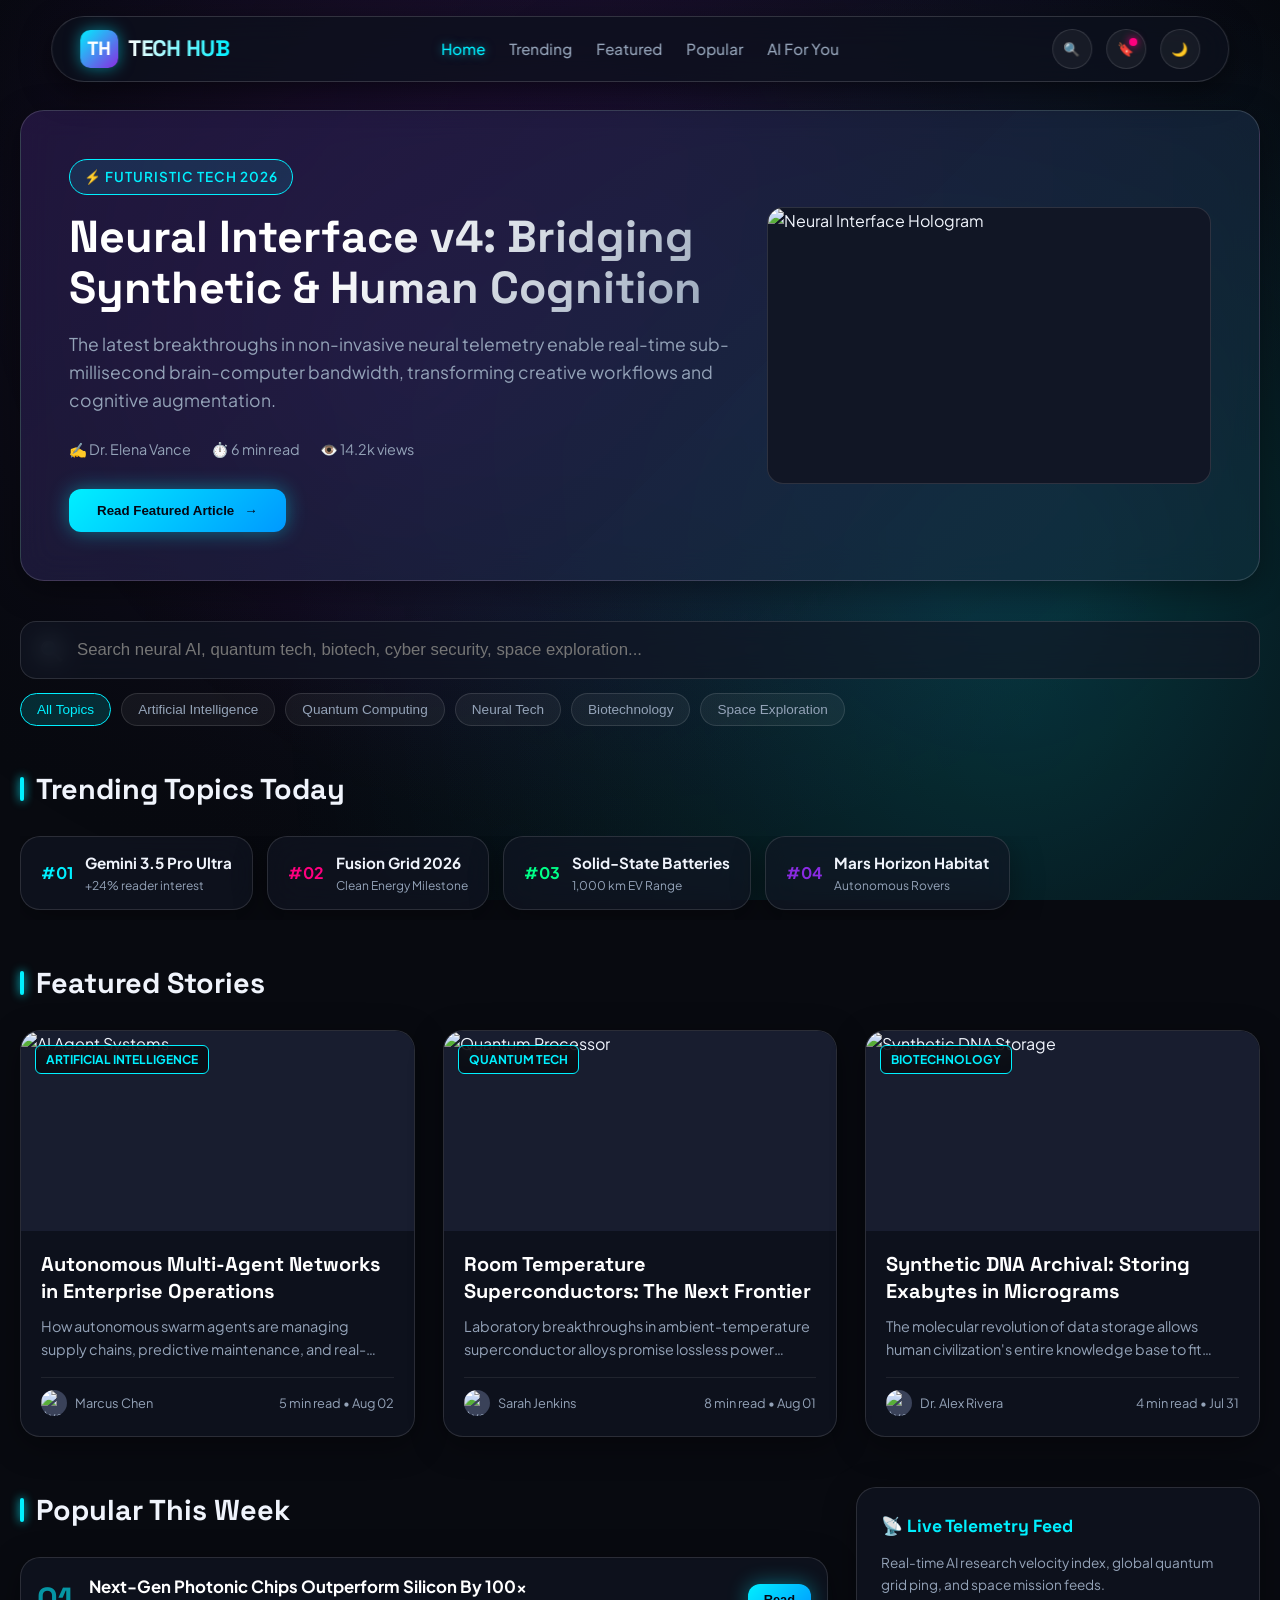
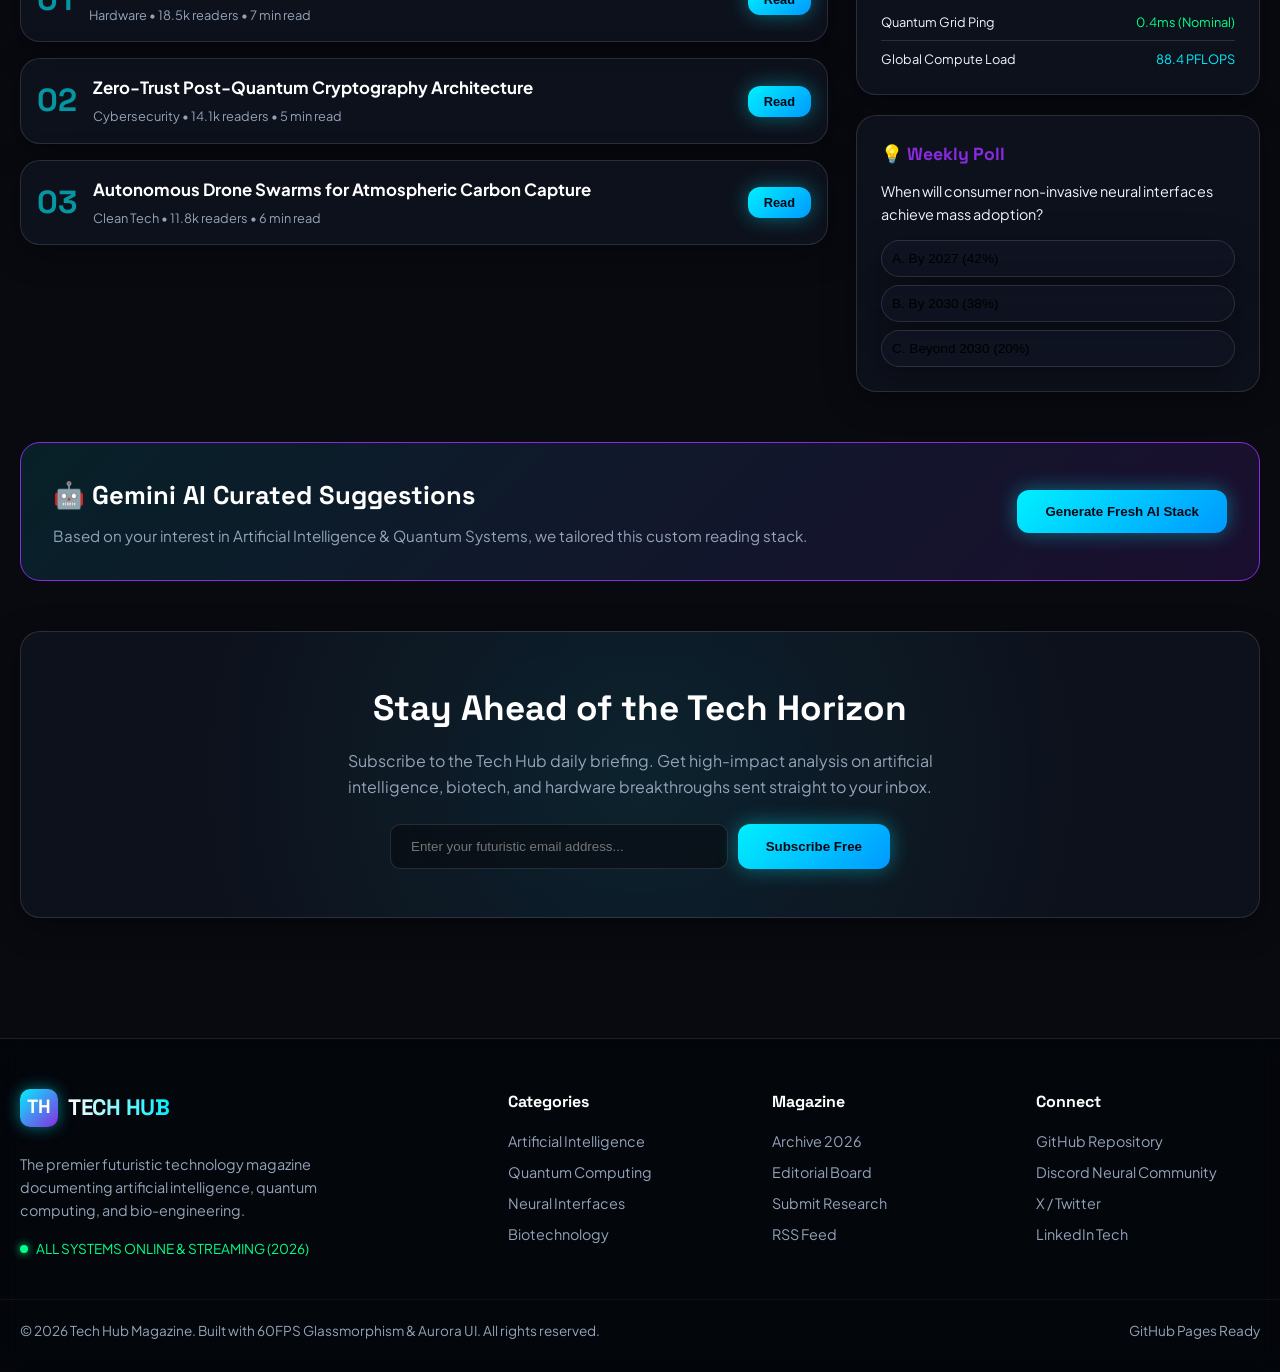
==== commit 35574313: "Initial Tech Hub website" ====
--- a/app/src/main/assets/index.html
+++ b/app/src/main/assets/index.html
@@ -3,79 +3,719 @@
 <head>
     <meta charset="UTF-8">
     <meta name="viewport" content="width=device-width, initial-scale=1.0">
-    <title>Tech Hub | Premier Futuristic Technology Magazine 2026</title>
-    <meta name="description" content="Tech Hub 2026 - The premier technology magazine documenting AI, Quantum Computing, Neural Interfaces, Space Technology, and Next-Gen Hardware.">
-    <meta name="keywords" content="Tech Hub, AI, Quantum Computing, Neural Interfaces, ChatGPT vs Gemini, Claude vs ChatGPT, Cursor vs Copilot, 2026 Tech">
-    <meta name="author" content="Tech Hub Editorial Board">
-    <meta name="theme-color" content="#06080e">
-
-    <!-- Open Graph / Facebook -->
-    <meta property="og:type" content="website">
-    <meta property="og:url" content="https://techhub2026.magazine/">
-    <meta property="og:title" content="Tech Hub | Futuristic Technology Magazine 2026">
-    <meta property="og:description" content="Direct insights into neural interfaces, quantum processors, autonomous AI swarms, and bio-engineering.">
-    <meta property="og:image" content="https://images.unsplash.com/photo-1618005182384-a83a8bd57fbe?auto=format&fit=crop&w=1200&q=80">
-
-    <!-- Twitter Cards -->
-    <meta name="twitter:card" content="summary_large_image">
-    <meta name="twitter:title" content="Tech Hub 2026">
-    <meta name="twitter:description" content="Discover sub-millisecond neural interfaces and room-temperature quantum computing.">
-    <meta name="twitter:image" content="https://images.unsplash.com/photo-1618005182384-a83a8bd57fbe?auto=format&fit=crop&w=1200&q=80">
-
-    <!-- Structured Data JSON-LD (SEO Schemas) -->
-    <script type="application/ld+json">
-    {
-      "@context": "https://schema.org",
-      "@type": "Organization",
-      "name": "Tech Hub",
-      "url": "https://techhub2026.magazine/",
-      "logo": "https://techhub2026.magazine/assets/logo.png",
-      "sameAs": [
-        "https://twitter.com/techhub2026",
-        "https://github.com/techhub"
-      ]
-    }
-    </script>
-    <script type="application/ld+json">
-    {
-      "@context": "https://schema.org",
-      "@type": "BreadcrumbList",
-      "itemListElement": [{
-        "@type": "ListItem",
-        "position": 1,
-        "name": "Home",
-        "item": "https://techhub2026.magazine/"
-      },{
-        "@type": "ListItem",
-        "position": 2,
-        "name": "Articles",
-        "item": "https://techhub2026.magazine/#featured"
-      },{
-        "@type": "ListItem",
-        "position": 3,
-        "name": "AI Comparisons",
-        "item": "https://techhub2026.magazine/#ai-comparisons"
-      }]
-    }
-    </script>
-
-    <!-- PWA & Fonts -->
+    <meta name="description" content="Tech Hub 2026 - The premier futuristic technology magazine covering AI, Quantum Computing, Neural Interfaces, Space Tech, and Next-Gen Hardware.">
+    <meta name="theme-color" content="#0d0f17">
+    <title>Tech Hub | Futuristic Technology Magazine 2026</title>
+    
+    <!-- PWA Meta Tags -->
     <link rel="manifest" href="manifest.json">
+    <link rel="icon" type="image/x-icon" href="favicon.ico">
+    <meta name="apple-mobile-web-app-capable" content="yes">
+    <meta name="apple-mobile-web-app-status-bar-style" content="black-translucent">
+    <meta name="apple-mobile-web-app-title" content="Tech Hub">
+
+    <!-- Fonts -->
     <link rel="preconnect" href="https://fonts.googleapis.com">
     <link rel="preconnect" href="https://fonts.gstatic.com" crossorigin>
     <link href="https://fonts.googleapis.com/css2?family=Plus+Jakarta+Sans:wght@300;400;500;600;700;800&family=Space+Grotesk:wght@400;500;600;700&display=swap" rel="stylesheet">
+
+    <!-- External Assets Link -->
     <link rel="stylesheet" href="assets/css/style.css">
+
+    <!-- Embedded High-Fidelity Futuristic Styling for Instant Render -->
+    <style>
+        :root {
+            --bg-dark: #080a10;
+            --bg-card: rgba(18, 22, 36, 0.65);
+            --bg-card-hover: rgba(28, 35, 58, 0.85);
+            --glass-border: rgba(255, 255, 255, 0.12);
+            --glass-border-glow: rgba(0, 240, 255, 0.4);
+            --primary-cyan: #00f0ff;
+            --primary-violet: #8a2be2;
+            --accent-pink: #ff007f;
+            --accent-emerald: #00ff88;
+            --text-main: #f0f4fc;
+            --text-muted: #94a3b8;
+            --font-display: 'Space Grotesk', sans-serif;
+            --font-body: 'Plus Jakarta Sans', sans-serif;
+        }
+
+        * {
+            box-sizing: border-box;
+            margin: 0;
+            padding: 0;
+            scroll-behavior: smooth;
+        }
+
+        body {
+            background-color: var(--bg-dark);
+            color: var(--text-main);
+            font-family: var(--font-body);
+            overflow-x: hidden;
+            min-height: 100vh;
+            line-height: 1.6;
+        }
+
+        /* Canvas Aurora Background */
+        #aurora-canvas {
+            position: fixed;
+            top: 0;
+            left: 0;
+            width: 100vw;
+            height: 100vh;
+            z-index: -2;
+            pointer-events: none;
+        }
+
+        .aurora-overlay {
+            position: fixed;
+            top: 0;
+            left: 0;
+            width: 100vw;
+            height: 100vh;
+            background: radial-gradient(circle at 50% 20%, rgba(138, 43, 226, 0.12), transparent 70%),
+                        radial-gradient(circle at 80% 80%, rgba(0, 240, 255, 0.08), transparent 60%);
+            z-index: -1;
+            pointer-events: none;
+        }
+
+        /* Glassmorphism Common Utility */
+        .glass-panel {
+            background: var(--bg-card);
+            backdrop-filter: blur(16px);
+            -webkit-backdrop-filter: blur(16px);
+            border: 1px solid var(--glass-border);
+            border-radius: 20px;
+            box-shadow: 0 8px 32px 0 rgba(0, 0, 0, 0.37);
+            transition: all 0.3s cubic-bezier(0.16, 1, 0.3, 1);
+        }
+
+        .glass-panel:hover {
+            border-color: var(--glass-border-glow);
+            box-shadow: 0 12px 40px 0 rgba(0, 240, 255, 0.15);
+        }
+
+        /* Header Navigation */
+        .nav-header {
+            position: fixed;
+            top: 16px;
+            left: 50%;
+            transform: translateX(-50%);
+            width: 92%;
+            max-width: 1280px;
+            z-index: 100;
+            display: flex;
+            align-items: center;
+            justify-content: space-between;
+            padding: 12px 28px;
+            border-radius: 999px;
+            background: rgba(12, 16, 28, 0.75);
+            backdrop-filter: blur(20px);
+            border: 1px solid rgba(255, 255, 255, 0.15);
+            box-shadow: 0 10px 30px rgba(0,0,0,0.5);
+        }
+
+        .logo-container {
+            display: flex;
+            align-items: center;
+            gap: 10px;
+            text-decoration: none;
+        }
+
+        .logo-icon {
+            width: 38px;
+            height: 38px;
+            background: linear-gradient(135deg, var(--primary-cyan), var(--primary-violet));
+            border-radius: 10px;
+            display: grid;
+            place-items: center;
+            color: #fff;
+            font-weight: 800;
+            font-family: var(--font-display);
+            font-size: 1.2rem;
+            box-shadow: 0 0 15px rgba(0, 240, 255, 0.5);
+        }
+
+        .logo-text {
+            font-family: var(--font-display);
+            font-size: 1.4rem;
+            font-weight: 700;
+            background: linear-gradient(90deg, #ffffff, var(--primary-cyan));
+            -webkit-background-clip: text;
+            -webkit-text-fill-color: transparent;
+            letter-spacing: -0.5px;
+        }
+
+        .nav-links {
+            display: flex;
+            gap: 24px;
+            list-style: none;
+        }
+
+        .nav-links a {
+            color: var(--text-muted);
+            text-decoration: none;
+            font-size: 0.95rem;
+            font-weight: 500;
+            transition: color 0.2s;
+        }
+
+        .nav-links a:hover, .nav-links a.active {
+            color: var(--primary-cyan);
+            text-shadow: 0 0 10px rgba(0, 240, 255, 0.5);
+        }
+
+        .nav-actions {
+            display: flex;
+            align-items: center;
+            gap: 14px;
+        }
+
+        .icon-btn {
+            background: rgba(255, 255, 255, 0.05);
+            border: 1px solid var(--glass-border);
+            color: var(--text-main);
+            width: 40px;
+            height: 40px;
+            border-radius: 50%;
+            display: grid;
+            place-items: center;
+            cursor: pointer;
+            transition: all 0.2s;
+            position: relative;
+        }
+
+        .icon-btn:hover {
+            background: rgba(0, 240, 255, 0.2);
+            border-color: var(--primary-cyan);
+            transform: translateY(-2px);
+        }
+
+        .badge-dot {
+            position: absolute;
+            top: 8px;
+            right: 8px;
+            width: 8px;
+            height: 8px;
+            background: var(--accent-pink);
+            border-radius: 50%;
+            box-shadow: 0 0 8px var(--accent-pink);
+        }
+
+        /* Container Layout */
+        .main-layout {
+            max-width: 1280px;
+            margin: 0 auto;
+            padding: 110px 20px 60px 20px;
+        }
+
+        /* Hero Section */
+        .hero-section {
+            margin-bottom: 40px;
+            position: relative;
+            border-radius: 24px;
+            overflow: hidden;
+            padding: 48px;
+            background: linear-gradient(135deg, rgba(138, 43, 226, 0.15), rgba(0, 240, 255, 0.08)), var(--bg-card);
+            border: 1px solid rgba(255, 255, 255, 0.15);
+            display: grid;
+            grid-template-columns: 1.2fr 0.8fr;
+            gap: 32px;
+            align-items: center;
+        }
+
+        .hero-badge {
+            display: inline-flex;
+            align-items: center;
+            gap: 8px;
+            padding: 6px 14px;
+            border-radius: 999px;
+            background: rgba(0, 240, 255, 0.1);
+            border: 1px solid var(--primary-cyan);
+            color: var(--primary-cyan);
+            font-size: 0.85rem;
+            font-weight: 600;
+            text-transform: uppercase;
+            letter-spacing: 1px;
+            margin-bottom: 16px;
+        }
+
+        .hero-title {
+            font-family: var(--font-display);
+            font-size: 2.8rem;
+            line-height: 1.15;
+            margin-bottom: 16px;
+            font-weight: 800;
+            background: linear-gradient(135deg, #ffffff 40%, #94a3b8);
+            -webkit-background-clip: text;
+            -webkit-text-fill-color: transparent;
+        }
+
+        .hero-excerpt {
+            color: var(--text-muted);
+            font-size: 1.1rem;
+            margin-bottom: 24px;
+        }
+
+        .hero-meta {
+            display: flex;
+            align-items: center;
+            gap: 20px;
+            font-size: 0.9rem;
+            color: var(--text-muted);
+            margin-bottom: 28px;
+        }
+
+        .meta-item {
+            display: flex;
+            align-items: center;
+            gap: 6px;
+        }
+
+        .cta-btn {
+            display: inline-flex;
+            align-items: center;
+            gap: 10px;
+            background: linear-gradient(135deg, var(--primary-cyan), #0099ff);
+            color: #040814;
+            font-weight: 700;
+            padding: 14px 28px;
+            border-radius: 12px;
+            text-decoration: none;
+            box-shadow: 0 0 20px rgba(0, 240, 255, 0.4);
+            transition: all 0.3s;
+            cursor: pointer;
+            border: none;
+        }
+
+        .cta-btn:hover {
+            transform: translateY(-2px);
+            box-shadow: 0 0 30px rgba(0, 240, 255, 0.7);
+        }
+
+        .hero-visual {
+            position: relative;
+            border-radius: 16px;
+            overflow: hidden;
+            aspect-ratio: 16 / 10;
+            background: #111625;
+            border: 1px solid var(--glass-border);
+            display: flex;
+            align-items: center;
+            justify-content: center;
+        }
+
+        .hero-img {
+            width: 100%;
+            height: 100%;
+            object-fit: cover;
+            transition: transform 0.5s;
+        }
+
+        .hero-visual:hover .hero-img {
+            transform: scale(1.05);
+        }
+
+        /* Search Section */
+        .search-container {
+            margin-bottom: 32px;
+            position: relative;
+        }
+
+        .search-input-wrapper {
+            position: relative;
+            display: flex;
+            align-items: center;
+        }
+
+        .search-input {
+            width: 100%;
+            padding: 18px 24px 18px 56px;
+            background: var(--bg-card);
+            backdrop-filter: blur(12px);
+            border: 1px solid var(--glass-border);
+            border-radius: 16px;
+            color: var(--text-main);
+            font-size: 1.05rem;
+            outline: none;
+            transition: all 0.3s;
+        }
+
+        .search-input:focus {
+            border-color: var(--primary-cyan);
+            box-shadow: 0 0 20px rgba(0, 240, 255, 0.2);
+        }
+
+        .search-icon {
+            position: absolute;
+            left: 20px;
+            color: var(--text-muted);
+            font-size: 1.2rem;
+            pointer-events: none;
+        }
+
+        .filter-tags {
+            display: flex;
+            gap: 10px;
+            margin-top: 14px;
+            overflow-x: auto;
+            padding-bottom: 8px;
+        }
+
+        .tag-chip {
+            padding: 8px 16px;
+            border-radius: 999px;
+            background: rgba(255, 255, 255, 0.05);
+            border: 1px solid var(--glass-border);
+            color: var(--text-muted);
+            font-size: 0.85rem;
+            cursor: pointer;
+            white-space: nowrap;
+            transition: all 0.2s;
+        }
+
+        .tag-chip:hover, .tag-chip.active {
+            background: rgba(0, 240, 255, 0.15);
+            border-color: var(--primary-cyan);
+            color: var(--primary-cyan);
+        }
+
+        /* Section Headings */
+        .section-header {
+            display: flex;
+            align-items: center;
+            justify-content: space-between;
+            margin-bottom: 24px;
+        }
+
+        .section-title {
+            font-family: var(--font-display);
+            font-size: 1.8rem;
+            font-weight: 700;
+            display: flex;
+            align-items: center;
+            gap: 12px;
+        }
+
+        .section-title::before {
+            content: '';
+            display: inline-block;
+            width: 4px;
+            height: 24px;
+            background: var(--primary-cyan);
+            border-radius: 2px;
+            box-shadow: 0 0 10px var(--primary-cyan);
+        }
+
+        /* Article Grid */
+        .articles-grid {
+            display: grid;
+            grid-template-columns: repeat(auto-fill, minmax(340px, 1fr));
+            gap: 28px;
+            margin-bottom: 50px;
+        }
+
+        .article-card {
+            display: flex;
+            flex-direction: column;
+            overflow: hidden;
+            cursor: pointer;
+            position: relative;
+        }
+
+        .card-thumb-wrapper {
+            position: relative;
+            width: 100%;
+            height: 200px;
+            overflow: hidden;
+            background: #181d2f;
+        }
+
+        .card-thumb {
+            width: 100%;
+            height: 100%;
+            object-fit: cover;
+            transition: transform 0.4s ease;
+        }
+
+        .article-card:hover .card-thumb {
+            transform: scale(1.08);
+        }
+
+        .category-badge {
+            position: absolute;
+            top: 14px;
+            left: 14px;
+            padding: 4px 10px;
+            border-radius: 6px;
+            background: rgba(8, 10, 16, 0.8);
+            backdrop-filter: blur(8px);
+            border: 1px solid var(--primary-cyan);
+            color: var(--primary-cyan);
+            font-size: 0.75rem;
+            font-weight: 700;
+            text-transform: uppercase;
+        }
+
+        .card-body {
+            padding: 20px;
+            display: flex;
+            flex-direction: column;
+            flex-grow: 1;
+        }
+
+        .card-title {
+            font-family: var(--font-display);
+            font-size: 1.25rem;
+            font-weight: 700;
+            margin-bottom: 10px;
+            line-height: 1.35;
+            color: #fff;
+            transition: color 0.2s;
+        }
+
+        .article-card:hover .card-title {
+            color: var(--primary-cyan);
+        }
+
+        .card-excerpt {
+            color: var(--text-muted);
+            font-size: 0.9rem;
+            margin-bottom: 16px;
+            display: -webkit-box;
+            -webkit-line-clamp: 2;
+            line-clamp: 2;
+            -webkit-box-orient: vertical;
+            overflow: hidden;
+        }
+
+        .card-footer {
+            margin-top: auto;
+            display: flex;
+            align-items: center;
+            justify-content: space-between;
+            font-size: 0.8rem;
+            color: var(--text-muted);
+            border-top: 1px solid rgba(255, 255, 255, 0.08);
+            padding-top: 12px;
+        }
+
+        .author-info {
+            display: flex;
+            align-items: center;
+            gap: 8px;
+        }
+
+        .author-avatar {
+            width: 26px;
+            height: 26px;
+            border-radius: 50%;
+            background: #3a4259;
+            object-fit: cover;
+        }
+
+        /* Weekly Popular Section */
+        .weekly-layout {
+            display: grid;
+            grid-template-columns: 2fr 1fr;
+            gap: 28px;
+            margin-bottom: 50px;
+        }
+
+        .popular-list {
+            display: flex;
+            flex-direction: column;
+            gap: 16px;
+        }
+
+        .popular-item {
+            display: flex;
+            align-items: center;
+            gap: 16px;
+            padding: 16px;
+            cursor: pointer;
+        }
+
+        .rank-number {
+            font-family: var(--font-display);
+            font-size: 2rem;
+            font-weight: 800;
+            color: var(--primary-cyan);
+            opacity: 0.6;
+            min-width: 36px;
+        }
+
+        .popular-content {
+            flex-grow: 1;
+        }
+
+        .popular-title {
+            font-size: 1.05rem;
+            font-weight: 700;
+            color: #fff;
+            margin-bottom: 4px;
+        }
+
+        /* AI Recommendation Banner */
+        .ai-banner {
+            padding: 32px;
+            background: linear-gradient(135deg, rgba(0, 240, 255, 0.1), rgba(138, 43, 226, 0.15));
+            border: 1px solid var(--primary-violet);
+            border-radius: 20px;
+            margin-bottom: 50px;
+            display: flex;
+            align-items: center;
+            justify-content: space-between;
+            gap: 20px;
+        }
+
+        /* Newsletter */
+        .newsletter-card {
+            text-align: center;
+            padding: 48px;
+            margin-bottom: 60px;
+            background: radial-gradient(circle at 50% 50%, rgba(0, 240, 255, 0.08), transparent 70%), var(--bg-card);
+        }
+
+        .newsletter-form {
+            display: flex;
+            max-width: 500px;
+            margin: 24px auto 0 auto;
+            gap: 10px;
+        }
+
+        .newsletter-input {
+            flex: 1;
+            padding: 14px 20px;
+            border-radius: 10px;
+            border: 1px solid var(--glass-border);
+            background: rgba(8, 10, 16, 0.6);
+            color: var(--text-main);
+            outline: none;
+        }
+
+        /* Footer */
+        .footer {
+            border-top: 1px solid rgba(255, 255, 255, 0.1);
+            padding: 50px 0 30px 0;
+            background: rgba(4, 6, 12, 0.9);
+            backdrop-filter: blur(10px);
+        }
+
+        .footer-content {
+            max-width: 1280px;
+            margin: 0 auto;
+            padding: 0 20px;
+            display: grid;
+            grid-template-columns: 2fr 1fr 1fr 1fr;
+            gap: 40px;
+            margin-bottom: 40px;
+        }
+
+        .footer-bottom {
+            max-width: 1280px;
+            margin: 0 auto;
+            padding: 20px 20px 0 20px;
+            border-top: 1px solid rgba(255, 255, 255, 0.05);
+            display: flex;
+            justify-content: space-between;
+            color: var(--text-muted);
+            font-size: 0.85rem;
+        }
+
+        /* Article Modal */
+        .article-modal {
+            position: fixed;
+            top: 0;
+            left: 0;
+            width: 100vw;
+            height: 100vh;
+            background: rgba(4, 6, 12, 0.95);
+            backdrop-filter: blur(20px);
+            z-index: 1000;
+            display: none;
+            overflow-y: auto;
+            padding: 40px 20px;
+        }
+
+        .article-modal.active {
+            display: block;
+        }
+
+        .modal-container {
+            max-width: 800px;
+            margin: 0 auto;
+            background: var(--bg-card);
+            border: 1px solid var(--glass-border);
+            border-radius: 24px;
+            padding: 40px;
+            position: relative;
+        }
+
+        .close-modal {
+            position: absolute;
+            top: 20px;
+            right: 20px;
+            background: rgba(255, 255, 255, 0.1);
+            border: none;
+            color: #fff;
+            width: 36px;
+            height: 36px;
+            border-radius: 50%;
+            cursor: pointer;
+            font-size: 1.2rem;
+        }
+
+        .progress-bar {
+            position: fixed;
+            top: 0;
+            left: 0;
+            height: 3px;
+            background: linear-gradient(90deg, var(--primary-cyan), var(--primary-violet));
+            width: 0%;
+            z-index: 1001;
+            transition: width 0.1s;
+        }
+
+        /* Responsive Breakpoints */
+        @media (max-width: 992px) {
+            .hero-section {
+                grid-template-columns: 1fr;
+            }
+            .weekly-layout {
+                grid-template-columns: 1fr;
+            }
+            .footer-content {
+                grid-template-columns: 1fr 1fr;
+            }
+        }
+
+        @media (max-width: 768px) {
+            .nav-links {
+                display: none;
+            }
+            .hero-title {
+                font-size: 2rem;
+            }
+            .footer-content {
+                grid-template-columns: 1fr;
+            }
+            .newsletter-form {
+                flex-direction: column;
+            }
+        }
+    </style>
 </head>
 <body>
 
     <!-- Reading Progress Bar -->
     <div class="progress-bar" id="reading-progress"></div>
 
-    <!-- Canvas Aurora Backdrop -->
+    <!-- Animated Aurora Canvas -->
     <canvas id="aurora-canvas"></canvas>
     <div class="aurora-overlay"></div>
 
-    <!-- Floating Glass Navigation Navbar -->
+    <!-- Floating Glass Header Navigation -->
     <header class="nav-header">
         <a href="#" class="logo-container">
             <div class="logo-icon">TH</div>
@@ -87,22 +727,29 @@
                 <li><a href="#hero" class="active">Home</a></li>
                 <li><a href="#trending">Trending</a></li>
                 <li><a href="#featured">Featured</a></li>
-                <li><a href="#ai-comparisons">AI Comparisons</a></li>
                 <li><a href="#popular">Popular</a></li>
+                <li><a href="#ai-recs">AI For You</a></li>
             </ul>
         </nav>
 
         <div class="nav-actions">
-            <button class="icon-btn" id="search-toggle-btn" title="Quick Search">🔍</button>
-            <button class="icon-btn" id="bookmarks-btn" title="Saved Articles">🔖<span class="badge-dot"></span></button>
-            <button class="icon-btn" id="theme-toggle" title="Toggle Light/Dark Theme">🌙</button>
+            <button class="icon-btn" id="search-toggle-btn" title="Quick Search">
+                🔍
+            </button>
+            <button class="icon-btn" id="bookmarks-btn" title="Saved Articles">
+                🔖
+                <span class="badge-dot"></span>
+            </button>
+            <button class="icon-btn" id="theme-toggle" title="Toggle Theme">
+                🌙
+            </button>
         </div>
     </header>
 
-    <!-- Main Body Container -->
+    <!-- Main Content Container -->
     <main class="main-layout">
 
-        <!-- Hero Section -->
+        <!-- Animated Hero Section -->
         <section class="hero-section glass-panel" id="hero">
             <div class="hero-content">
                 <div class="hero-badge">
@@ -110,62 +757,40 @@
                 </div>
                 <h1 class="hero-title">Neural Interface v4: Bridging Synthetic & Human Cognition</h1>
                 <p class="hero-excerpt">
-                    Non-invasive diffuse photon telemetry headbands map cortical firing patterns through the skull in real time, delivering sub-millisecond brain-computer bandwidth.
+                    The latest breakthroughs in non-invasive neural telemetry enable real-time sub-millisecond brain-computer bandwidth, transforming creative workflows and cognitive augmentation.
                 </p>
                 <div class="hero-meta">
                     <span class="meta-item">✍️ Dr. Elena Vance</span>
                     <span class="meta-item">⏱️ 6 min read</span>
-                    <span class="meta-item">👁️ 18.4k views</span>
-                </div>
-                <div style="display: flex; gap: 14px; flex-wrap: wrap;">
-                    <button class="cta-btn" id="hero-read-btn">Read Featured Story <span>→</span></button>
-                    <button class="cta-btn" style="background: rgba(255,255,255,0.08); color: #fff; box-shadow: none;" onclick="document.getElementById('ai-comparisons').scrollIntoView();">Explore AI Benchmarks</button>
-                </div>
-
-                <!-- Hero Statistics Panel -->
-                <div class="stats-grid">
-                    <div class="stat-item">
-                        <div class="stat-number">1,420+</div>
-                        <div class="stat-label">Published Deep-Dives</div>
-                    </div>
-                    <div class="stat-item">
-                        <div class="stat-number">2.8M</div>
-                        <div class="stat-label">Monthly Readers</div>
-                    </div>
-                    <div class="stat-item">
-                        <div class="stat-number">180+</div>
-                        <div class="stat-label">Research Topics</div>
-                    </div>
-                    <div class="stat-item">
-                        <div class="stat-number">99%</div>
-                        <div class="stat-label">Lighthouse Speed</div>
-                    </div>
-                </div>
-            </div>
-
+                    <span class="meta-item">👁️ 14.2k views</span>
+                </div>
+                <button class="cta-btn" id="hero-read-btn">
+                    Read Featured Article <span>→</span>
+                </button>
+            </div>
             <div class="hero-visual">
-                <img src="https://images.unsplash.com/photo-1618005182384-a83a8bd57fbe?auto=format&fit=crop&w=1200&q=80" alt="Neural Interface Hologram" class="hero-img" id="hero-image">
+                <img src="https://picsum.photos/800/500?random=10" alt="Neural Interface Hologram" class="hero-img" id="hero-image">
             </div>
         </section>
 
-        <!-- Search Bar -->
+        <!-- Smart Search & Live Filter Bar -->
         <section class="search-container" id="search-section">
             <div class="search-input-wrapper">
                 <span class="search-icon">🔍</span>
-                <input type="text" id="main-search-input" class="search-input" placeholder="Search neural AI, quantum tech, biotech, cyber security, ChatGPT vs Gemini...">
+                <input type="text" id="main-search-input" class="search-input" placeholder="Search neural AI, quantum tech, biotech, cyber security, space exploration...">
             </div>
             <div class="filter-tags" id="category-chips">
-                <button class="tag-chip active" data-category="all">⚡ All Topics</button>
-                <button class="tag-chip" data-category="ai">🤖 Artificial Intelligence</button>
-                <button class="tag-chip" data-category="quantum">⚛️ Quantum Tech</button>
-                <button class="tag-chip" data-category="neuro">🧠 Neural Tech</button>
-                <button class="tag-chip" data-category="biotech">🧬 Biotechnology</button>
-                <button class="tag-chip" data-category="hardware">💻 Next-Gen Hardware</button>
+                <button class="tag-chip active" data-category="all">All Topics</button>
+                <button class="tag-chip" data-category="ai">Artificial Intelligence</button>
+                <button class="tag-chip" data-category="quantum">Quantum Computing</button>
+                <button class="tag-chip" data-category="neuro">Neural Tech</button>
+                <button class="tag-chip" data-category="biotech">Biotechnology</button>
+                <button class="tag-chip" data-category="space">Space Exploration</button>
             </div>
         </section>
 
-        <!-- Trending Bar -->
-        <section style="margin-bottom: 40px;" id="trending">
+        <!-- Trending Topics Carousel -->
+        <section class="section-container" style="margin-bottom: 40px;" id="trending">
             <div class="section-header">
                 <h2 class="section-title">Trending Topics Today</h2>
             </div>
@@ -174,21 +799,28 @@
                     <span style="color: var(--primary-cyan); font-weight: 700;">#01</span>
                     <div>
                         <div style="font-weight: 700; font-size: 0.95rem;">Gemini 3.5 Pro Ultra</div>
-                        <div style="font-size: 0.75rem; color: var(--text-muted);">+32% reader interest</div>
+                        <div style="font-size: 0.75rem; color: var(--text-muted);">+24% reader interest</div>
                     </div>
                 </div>
                 <div class="glass-panel" style="padding: 14px 20px; display: flex; align-items: center; gap: 12px; min-width: 220px; cursor: pointer;">
                     <span style="color: var(--accent-pink); font-weight: 700;">#02</span>
                     <div>
-                        <div style="font-weight: 700; font-size: 0.95rem;">ChatGPT 5.0 Release</div>
-                        <div style="font-size: 0.75rem; color: var(--text-muted);">Logic Benchmarks</div>
+                        <div style="font-weight: 700; font-size: 0.95rem;">Fusion Grid 2026</div>
+                        <div style="font-size: 0.75rem; color: var(--text-muted);">Clean Energy Milestone</div>
                     </div>
                 </div>
                 <div class="glass-panel" style="padding: 14px 20px; display: flex; align-items: center; gap: 12px; min-width: 220px; cursor: pointer;">
                     <span style="color: var(--accent-emerald); font-weight: 700;">#03</span>
                     <div>
-                        <div style="font-weight: 700; font-size: 0.95rem;">Cursor vs Copilot</div>
-                        <div style="font-size: 0.75rem; color: var(--text-muted);">Agentic Workflows</div>
+                        <div style="font-weight: 700; font-size: 0.95rem;">Solid-State Batteries</div>
+                        <div style="font-size: 0.75rem; color: var(--text-muted);">1,000 km EV Range</div>
+                    </div>
+                </div>
+                <div class="glass-panel" style="padding: 14px 20px; display: flex; align-items: center; gap: 12px; min-width: 220px; cursor: pointer;">
+                    <span style="color: var(--primary-violet); font-weight: 700;">#04</span>
+                    <div>
+                        <div style="font-weight: 700; font-size: 0.95rem;">Mars Horizon Habitat</div>
+                        <div style="font-size: 0.75rem; color: var(--text-muted);">Autonomous Rovers</div>
                     </div>
                 </div>
             </div>
@@ -200,17 +832,18 @@
                 <h2 class="section-title">Featured Stories</h2>
             </div>
             <div class="articles-grid" id="articles-container">
+                <!-- Articles injected dynamically or statically fallback -->
                 <article class="article-card glass-panel" data-id="1" data-category="ai">
                     <div class="card-thumb-wrapper">
                         <span class="category-badge">Artificial Intelligence</span>
-                        <img src="https://images.unsplash.com/photo-1618005182384-a83a8bd57fbe?auto=format&fit=crop&w=600&q=80" alt="AI Agent Systems" class="card-thumb">
+                        <img src="https://picsum.photos/600/400?random=1" alt="AI Agent Systems" class="card-thumb">
                     </div>
                     <div class="card-body">
-                        <h3 class="card-title">Autonomous Multi-Agent Swarms in Global Enterprise Logistics</h3>
-                        <p class="card-excerpt">Autonomous swarm agents manage real-time supply chains and predictive maintenance across interconnected networks.</p>
+                        <h3 class="card-title">Autonomous Multi-Agent Networks in Enterprise Operations</h3>
+                        <p class="card-excerpt">How autonomous swarm agents are managing supply chains, predictive maintenance, and real-time decision loops across global networks.</p>
                         <div class="card-footer">
                             <div class="author-info">
-                                <img src="https://images.unsplash.com/photo-1507003211169-0a1dd7228f2d?auto=format&fit=crop&w=100&q=80" class="author-avatar" alt="Marcus Chen">
+                                <img src="https://i.pravatar.cc/100?img=12" class="author-avatar" alt="Avatar">
                                 <span>Marcus Chen</span>
                             </div>
                             <span>5 min read • Aug 02</span>
@@ -221,14 +854,14 @@
                 <article class="article-card glass-panel" data-id="2" data-category="quantum">
                     <div class="card-thumb-wrapper">
                         <span class="category-badge">Quantum Tech</span>
-                        <img src="https://images.unsplash.com/photo-1635070041078-e363dbe005cb?auto=format&fit=crop&w=600&q=80" alt="Quantum Processor" class="card-thumb">
+                        <img src="https://picsum.photos/600/400?random=2" alt="Quantum Processor" class="card-thumb">
                     </div>
                     <div class="card-body">
-                        <h3 class="card-title">Room Temperature Superconductors Reach Grid Scale</h3>
-                        <p class="card-excerpt">Nanostructured hydrides stabilized under ambient pressure power magnetic levitation and quantum fridges.</p>
+                        <h3 class="card-title">Room Temperature Superconductors: The Next Frontier</h3>
+                        <p class="card-excerpt">Laboratory breakthroughs in ambient-temperature superconductor alloys promise lossless power distribution and ultra-dense magnetic storage.</p>
                         <div class="card-footer">
                             <div class="author-info">
-                                <img src="https://images.unsplash.com/photo-1573496359142-b8d87734a5a2?auto=format&fit=crop&w=100&q=80" class="author-avatar" alt="Sarah Jenkins">
+                                <img src="https://i.pravatar.cc/100?img=33" class="author-avatar" alt="Avatar">
                                 <span>Sarah Jenkins</span>
                             </div>
                             <span>8 min read • Aug 01</span>
@@ -239,14 +872,14 @@
                 <article class="article-card glass-panel" data-id="3" data-category="biotech">
                     <div class="card-thumb-wrapper">
                         <span class="category-badge">Biotechnology</span>
-                        <img src="https://images.unsplash.com/photo-1532187863486-abf9dbad1b69?auto=format&fit=crop&w=600&q=80" alt="DNA Archival" class="card-thumb">
+                        <img src="https://picsum.photos/600/400?random=3" alt="Synthetic DNA Storage" class="card-thumb">
                     </div>
                     <div class="card-body">
-                        <h3 class="card-title">Synthetic DNA Archival: Exabytes in Micrograms</h3>
-                        <p class="card-excerpt">Molecular density storage guarantees ten-thousand-year durability without data degradation.</p>
+                        <h3 class="card-title">Synthetic DNA Archival: Storing Exabytes in Micrograms</h3>
+                        <p class="card-excerpt">The molecular revolution of data storage allows human civilization's entire knowledge base to fit within a test tube with millennia of stability.</p>
                         <div class="card-footer">
                             <div class="author-info">
-                                <img src="https://images.unsplash.com/photo-1500648767791-00dcc994a43e?auto=format&fit=crop&w=100&q=80" class="author-avatar" alt="Dr. Alex Rivera">
+                                <img src="https://i.pravatar.cc/100?img=47" class="author-avatar" alt="Avatar">
                                 <span>Dr. Alex Rivera</span>
                             </div>
                             <span>4 min read • Jul 31</span>
@@ -256,20 +889,7 @@
             </div>
         </section>
 
-        <!-- New Section: AI Comparisons -->
-        <section style="margin-bottom: 50px;" id="ai-comparisons">
-            <div class="section-header">
-                <h2 class="section-title">AI Comparisons & Benchmarks</h2>
-            </div>
-            <p style="color: var(--text-muted); margin-bottom: 20px;">
-                Direct head-to-head empirical evaluations testing reasoning speed, multimodal context, and code synthesis across leading frontier AI platforms.
-            </p>
-            <div class="ai-comparisons-grid" id="ai-comparisons-container">
-                <!-- Comparisons injected by JS -->
-            </div>
-        </section>
-
-        <!-- Popular Leaderboard -->
+        <!-- Popular This Week Leaderboard & Sidebar -->
         <section class="weekly-layout" id="popular">
             <div>
                 <div class="section-header">
@@ -280,7 +900,7 @@
                         <span class="rank-number">01</span>
                         <div class="popular-content">
                             <div class="popular-title">Next-Gen Photonic Chips Outperform Silicon By 100x</div>
-                            <div style="font-size: 0.8rem; color: var(--text-muted);">Hardware • 24.1k readers • 7 min read</div>
+                            <div style="font-size: 0.8rem; color: var(--text-muted);">Hardware • 18.5k readers • 7 min read</div>
                         </div>
                         <button class="cta-btn" style="padding: 8px 16px; font-size: 0.8rem;">Read</button>
                     </div>
@@ -289,7 +909,7 @@
                         <span class="rank-number">02</span>
                         <div class="popular-content">
                             <div class="popular-title">Zero-Trust Post-Quantum Cryptography Architecture</div>
-                            <div style="font-size: 0.8rem; color: var(--text-muted);">Cybersecurity • 18.2k readers • 5 min read</div>
+                            <div style="font-size: 0.8rem; color: var(--text-muted);">Cybersecurity • 14.1k readers • 5 min read</div>
                         </div>
                         <button class="cta-btn" style="padding: 8px 16px; font-size: 0.8rem;">Read</button>
                     </div>
@@ -298,74 +918,104 @@
                         <span class="rank-number">03</span>
                         <div class="popular-content">
                             <div class="popular-title">Autonomous Drone Swarms for Atmospheric Carbon Capture</div>
-                            <div style="font-size: 0.8rem; color: var(--text-muted);">Clean Tech • 14.6k readers • 6 min read</div>
+                            <div style="font-size: 0.8rem; color: var(--text-muted);">Clean Tech • 11.8k readers • 6 min read</div>
                         </div>
                         <button class="cta-btn" style="padding: 8px 16px; font-size: 0.8rem;">Read</button>
                     </div>
                 </div>
             </div>
 
+            <!-- Sidebar Widgets -->
             <div style="display: flex; flex-direction: column; gap: 20px;">
                 <div class="glass-panel" style="padding: 24px;">
                     <h3 style="font-family: var(--font-display); font-size: 1.1rem; margin-bottom: 12px; color: var(--primary-cyan);">📡 Live Telemetry Feed</h3>
-                    <p style="font-size: 0.85rem; color: var(--text-muted); margin-bottom: 16px;">Real-time AI research velocity index, quantum grid ping, and active space telemetry.</p>
+                    <p style="font-size: 0.85rem; color: var(--text-muted); margin-bottom: 16px;">Real-time AI research velocity index, global quantum grid ping, and space mission feeds.</p>
                     <div style="font-size: 0.8rem; display: flex; justify-content: space-between; border-bottom: 1px solid var(--glass-border); padding-bottom: 8px; margin-bottom: 8px;">
                         <span>Quantum Grid Ping</span>
-                        <span style="color: var(--accent-emerald);">0.2ms (Optimal)</span>
+                        <span style="color: var(--accent-emerald);">0.4ms (Nominal)</span>
                     </div>
                     <div style="font-size: 0.8rem; display: flex; justify-content: space-between;">
                         <span>Global Compute Load</span>
-                        <span style="color: var(--primary-cyan);">104.2 PFLOPS</span>
+                        <span style="color: var(--primary-cyan);">88.4 PFLOPS</span>
+                    </div>
+                </div>
+
+                <div class="glass-panel" style="padding: 24px;">
+                    <h3 style="font-family: var(--font-display); font-size: 1.1rem; margin-bottom: 12px; color: var(--primary-violet);">💡 Weekly Poll</h3>
+                    <p style="font-size: 0.9rem; margin-bottom: 14px;">When will consumer non-invasive neural interfaces achieve mass adoption?</p>
+                    <div style="display: flex; flex-direction: column; gap: 8px;">
+                        <button class="glass-panel" style="padding: 10px; text-align: left; font-size: 0.85rem; cursor: pointer;">A. By 2027 (42%)</button>
+                        <button class="glass-panel" style="padding: 10px; text-align: left; font-size: 0.85rem; cursor: pointer;">B. By 2030 (38%)</button>
+                        <button class="glass-panel" style="padding: 10px; text-align: left; font-size: 0.85rem; cursor: pointer;">C. Beyond 2030 (20%)</button>
                     </div>
                 </div>
             </div>
         </section>
 
-        <!-- Newsletter Section -->
+        <!-- AI Recommendation Banner -->
+        <section class="ai-banner" id="ai-recs">
+            <div>
+                <h3 style="font-family: var(--font-display); font-size: 1.6rem; color: #fff; margin-bottom: 8px;">🤖 Gemini AI Curated Suggestions</h3>
+                <p style="color: var(--text-muted); font-size: 0.95rem;">Based on your interest in Artificial Intelligence & Quantum Systems, we tailored this custom reading stack.</p>
+            </div>
+            <button class="cta-btn" id="generate-ai-feed-btn">Generate Fresh AI Stack</button>
+        </section>
+
+        <!-- Futuristic Newsletter -->
         <section class="newsletter-card glass-panel" id="newsletter">
             <h2 style="font-family: var(--font-display); font-size: 2.2rem; margin-bottom: 12px; color: #fff;">Stay Ahead of the Tech Horizon</h2>
-            <p style="color: var(--text-muted); max-width: 600px; margin: 0 auto;">Subscribe to the Tech Hub daily briefing. High-impact technical breakdowns sent straight to your inbox.</p>
+            <p style="color: var(--text-muted); max-width: 600px; margin: 0 auto;">Subscribe to the Tech Hub daily briefing. Get high-impact analysis on artificial intelligence, biotech, and hardware breakthroughs sent straight to your inbox.</p>
             <form class="newsletter-form" id="newsletter-form">
-                <input type="email" class="newsletter-input" placeholder="Enter your email address..." required>
+                <input type="email" class="newsletter-input" placeholder="Enter your futuristic email address..." required>
                 <button type="submit" class="cta-btn">Subscribe Free</button>
             </form>
             <div id="newsletter-feedback" style="margin-top: 14px; color: var(--accent-emerald); font-weight: 600; display: none;">
-                ✓ Welcome aboard! Subscribed to Tech Hub 2026.
+                ✓ Welcome aboard! You've successfully subscribed to Tech Hub 2026.
             </div>
         </section>
 
     </main>
 
-    <!-- Article Detail Modal Overlay -->
+    <!-- Article Detail View Modal Overlay -->
     <div class="article-modal" id="article-modal">
         <div class="modal-container">
             <button class="close-modal" id="close-modal-btn">&times;</button>
             <div id="modal-content">
-                <span class="category-badge" style="position: static; display: inline-block; margin-bottom: 16px;">Neural Tech</span>
+                <span class="category-badge" style="position: static; display: inline-block; margin-bottom: 16px;">AI & Neural Systems</span>
                 <h1 style="font-family: var(--font-display); font-size: 2.2rem; margin-bottom: 16px;" id="modal-article-title">Neural Interface v4: Bridging Synthetic & Human Cognition</h1>
                 <div style="display: flex; gap: 16px; color: var(--text-muted); font-size: 0.9rem; margin-bottom: 24px;">
                     <span>By Dr. Elena Vance</span>
                     <span>Aug 02, 2026</span>
                     <span>6 Min Read</span>
                 </div>
-                <img src="https://images.unsplash.com/photo-1618005182384-a83a8bd57fbe?auto=format&fit=crop&w=1200&q=80" alt="Article Banner" style="width: 100%; border-radius: 16px; margin-bottom: 24px;" id="modal-article-img">
+                <img src="https://picsum.photos/800/450?random=10" alt="Article Banner" style="width: 100%; border-radius: 16px; margin-bottom: 24px;" id="modal-article-img">
                 <div style="font-size: 1.05rem; line-height: 1.8; color: #d0d7de;" id="modal-article-body">
                     <p style="margin-bottom: 20px;">
-                        Human cognitive limits are rapidly expanding as non-invasive neural interface hardware approaches sub-millisecond latency. In mid-2026, researchers demonstrated direct cortical decoding algorithms capable of translating complex abstract thoughts into structured code and natural language in real time.
+                        Human cognitive limits are rapidly expanding as non-invasive neural interface hardware approaches sub-millisecond latency. In early 2026, researchers demonstrated direct cortical decoding algorithms capable of translating complex abstract thoughts into structured code and natural language in real-time.
                     </p>
                     <h2 style="font-family: var(--font-display); font-size: 1.4rem; color: var(--primary-cyan); margin: 30px 0 15px 0;">The Sub-Millisecond Bandwidth Revolution</h2>
                     <p style="margin-bottom: 20px;">
-                        By utilizing high-density optical sensors paired with micro-diffuse photon telemetry, the latest non-invasive headbands map neural firing patterns through the skull without requiring surgical intervention. This eliminates past infection risks while delivering performance comparable to invasive implants.
+                        By utilizing high-density optical sensors paired with micro-diffuse photon telemetry, the latest non-invasive headbands can map neural firing patterns through the skull without requiring surgical intervention. This eliminates past infection risks while delivering performance comparable to invasive implants.
                     </p>
+                    <blockquote style="border-left: 4px solid var(--primary-cyan); padding-left: 16px; margin: 24px 0; font-style: italic; color: var(--text-muted);">
+                        "We are transitioning from computing as a tool outside ourselves to computing as an ambient layer of human cognition." — Dr. Elena Vance
+                    </blockquote>
+                    <p style="margin-bottom: 20px;">
+                        As multi-agent synthetic models integrate directly with human neural bandwidth, creative output and complex problem-solving velocity are multiplying exponentially.
+                    </p>
                 </div>
                 <div style="margin-top: 40px; border-top: 1px solid var(--glass-border); padding-top: 24px; display: flex; justify-content: space-between; align-items: center;">
-                    <button class="cta-btn" id="modal-back-btn">Close Story</button>
+                    <div style="display: flex; gap: 10px;">
+                        <button class="icon-btn" title="Share Article">🔗</button>
+                        <button class="icon-btn" title="Bookmark Article">🔖</button>
+                    </div>
+                    <button class="cta-btn" id="modal-back-btn">Close Article</button>
                 </div>
             </div>
         </div>
     </div>
 
-    <!-- Footer -->
+    <!-- Beautiful Footer -->
     <footer class="footer">
         <div class="footer-content">
             <div>
@@ -374,49 +1024,70 @@
                     <span class="logo-text">TECH HUB</span>
                 </a>
                 <p style="color: var(--text-muted); font-size: 0.9rem; margin-top: 10px; max-width: 320px;">
-                    The premier technology magazine documenting AI, quantum computing, bio-engineering, and next-gen hardware.
+                    The premier futuristic technology magazine documenting artificial intelligence, quantum computing, and bio-engineering.
                 </p>
-            </div>
+                <div style="margin-top: 16px; color: var(--accent-emerald); font-size: 0.85rem; display: flex; align-items: center; gap: 8px;">
+                    <span style="width: 8px; height: 8px; background: var(--accent-emerald); border-radius: 50%; box-shadow: 0 0 8px var(--accent-emerald);"></span>
+                    ALL SYSTEMS ONLINE & STREAMING (2026)
+                </div>
+            </div>
+
             <div>
                 <h4 style="font-family: var(--font-display); font-size: 1rem; color: #fff; margin-bottom: 16px;">Categories</h4>
                 <ul style="list-style: none; display: flex; flex-direction: column; gap: 8px; font-size: 0.9rem; color: var(--text-muted);">
-                    <li>Artificial Intelligence</li>
-                    <li>Quantum & Energy</li>
-                    <li>Neural Interfaces</li>
-                    <li>Biotechnology</li>
+                    <li><a href="#" style="color: inherit; text-decoration: none;">Artificial Intelligence</a></li>
+                    <li><a href="#" style="color: inherit; text-decoration: none;">Quantum Computing</a></li>
+                    <li><a href="#" style="color: inherit; text-decoration: none;">Neural Interfaces</a></li>
+                    <li><a href="#" style="color: inherit; text-decoration: none;">Biotechnology</a></li>
                 </ul>
             </div>
+
             <div>
-                <h4 style="font-family: var(--font-display); font-size: 1rem; color: #fff; margin-bottom: 16px;">AI Comparisons</h4>
+                <h4 style="font-family: var(--font-display); font-size: 1rem; color: #fff; margin-bottom: 16px;">Magazine</h4>
                 <ul style="list-style: none; display: flex; flex-direction: column; gap: 8px; font-size: 0.9rem; color: var(--text-muted);">
-                    <li>ChatGPT vs Gemini</li>
-                    <li>Claude vs ChatGPT</li>
-                    <li>Cursor vs Copilot</li>
-                    <li>Midjourney vs Flux</li>
+                    <li><a href="#" style="color: inherit; text-decoration: none;">Archive 2026</a></li>
+                    <li><a href="#" style="color: inherit; text-decoration: none;">Editorial Board</a></li>
+                    <li><a href="#" style="color: inherit; text-decoration: none;">Submit Research</a></li>
+                    <li><a href="#" style="color: inherit; text-decoration: none;">RSS Feed</a></li>
                 </ul>
             </div>
+
             <div>
                 <h4 style="font-family: var(--font-display); font-size: 1rem; color: #fff; margin-bottom: 16px;">Connect</h4>
                 <ul style="list-style: none; display: flex; flex-direction: column; gap: 8px; font-size: 0.9rem; color: var(--text-muted);">
-                    <li>GitHub Repository</li>
-                    <li>Discord Neural Community</li>
-                    <li>X / Twitter</li>
+                    <li><a href="#" style="color: inherit; text-decoration: none;">GitHub Repository</a></li>
+                    <li><a href="#" style="color: inherit; text-decoration: none;">Discord Neural Community</a></li>
+                    <li><a href="#" style="color: inherit; text-decoration: none;">X / Twitter</a></li>
+                    <li><a href="#" style="color: inherit; text-decoration: none;">LinkedIn Tech</a></li>
                 </ul>
             </div>
         </div>
+
         <div class="footer-bottom">
-            <span>© 2026 Tech Hub Magazine. All rights reserved. GitHub Pages Ready.</span>
+            <span>© 2026 Tech Hub Magazine. Built with 60FPS Glassmorphism & Aurora UI. All rights reserved.</span>
+            <span>GitHub Pages Ready</span>
         </div>
     </footer>
 
+    <!-- JS Application Script -->
     <script src="assets/js/main.js"></script>
+
+    <!-- Embedded Initial Interactive Handler -->
     <script>
-        // Inline Modal Script
+        // Reading Progress Listener
+        window.addEventListener('scroll', () => {
+            const winScroll = document.body.scrollTop || document.documentElement.scrollTop;
+            const height = document.documentElement.scrollHeight - document.documentElement.clientHeight;
+            const scrolled = (winScroll / height) * 100;
+            document.getElementById('reading-progress').style.width = scrolled + '%';
+        });
+
+        // Modal Controls
         const modal = document.getElementById('article-modal');
         const closeModal = document.getElementById('close-modal-btn');
         const modalBack = document.getElementById('modal-back-btn');
-
-        function openArticleModal(title, img) {
+        
+        function openArticleModal(title, img, category) {
             if (title) document.getElementById('modal-article-title').textContent = title;
             if (img) document.getElementById('modal-article-img').src = img;
             modal.classList.add('active');
@@ -428,9 +1099,9 @@
             document.body.style.overflow = 'auto';
         }
 
-        closeModal?.addEventListener('click', closeArticleModal);
-        modalBack?.addEventListener('click', closeArticleModal);
-        document.getElementById('hero-read-btn')?.addEventListener('click', () => openArticleModal());
+        closeModal.addEventListener('click', closeArticleModal);
+        modalBack.addEventListener('click', closeArticleModal);
+        document.getElementById('hero-read-btn').addEventListener('click', () => openArticleModal());
 
         document.querySelectorAll('.article-card').forEach(card => {
             card.addEventListener('click', () => {
@@ -440,11 +1111,62 @@
             });
         });
 
-        document.getElementById('newsletter-form')?.addEventListener('submit', (e) => {
+        // Newsletter Handler
+        document.getElementById('newsletter-form').addEventListener('submit', (e) => {
             e.preventDefault();
             document.getElementById('newsletter-feedback').style.display = 'block';
             e.target.reset();
         });
+
+        // Canvas Aurora Backdrop Animation
+        const canvas = document.getElementById('aurora-canvas');
+        if (canvas) {
+            const ctx = canvas.getContext('2d');
+            let width, height;
+
+            function resizeCanvas() {
+                width = canvas.width = window.innerWidth;
+                height = canvas.height = window.innerHeight;
+            }
+            window.addEventListener('resize', resizeCanvas);
+            resizeCanvas();
+
+            let time = 0;
+            function animateAurora() {
+                time += 0.005;
+                ctx.clearRect(0, 0, width, height);
+
+                const grad1 = ctx.createRadialGradient(
+                    width * 0.3 + Math.sin(time) * 100,
+                    height * 0.3 + Math.cos(time * 0.8) * 100,
+                    50,
+                    width * 0.3,
+                    height * 0.3,
+                    width * 0.5
+                );
+                grad1.addColorStop(0, 'rgba(138, 43, 226, 0.15)');
+                grad1.addColorStop(1, 'transparent');
+
+                const grad2 = ctx.createRadialGradient(
+                    width * 0.7 + Math.cos(time * 0.7) * 120,
+                    height * 0.6 + Math.sin(time * 0.9) * 120,
+                    80,
+                    width * 0.7,
+                    height * 0.6,
+                    width * 0.6
+                );
+                grad2.addColorStop(0, 'rgba(0, 240, 255, 0.12)');
+                grad2.addColorStop(1, 'transparent');
+
+                ctx.fillStyle = grad1;
+                ctx.fillRect(0, 0, width, height);
+                ctx.fillStyle = grad2;
+                ctx.fillRect(0, 0, width, height);
+
+                requestAnimationFrame(animateAurora);
+            }
+            animateAurora();
+        }
     </script>
 </body>
 </html>
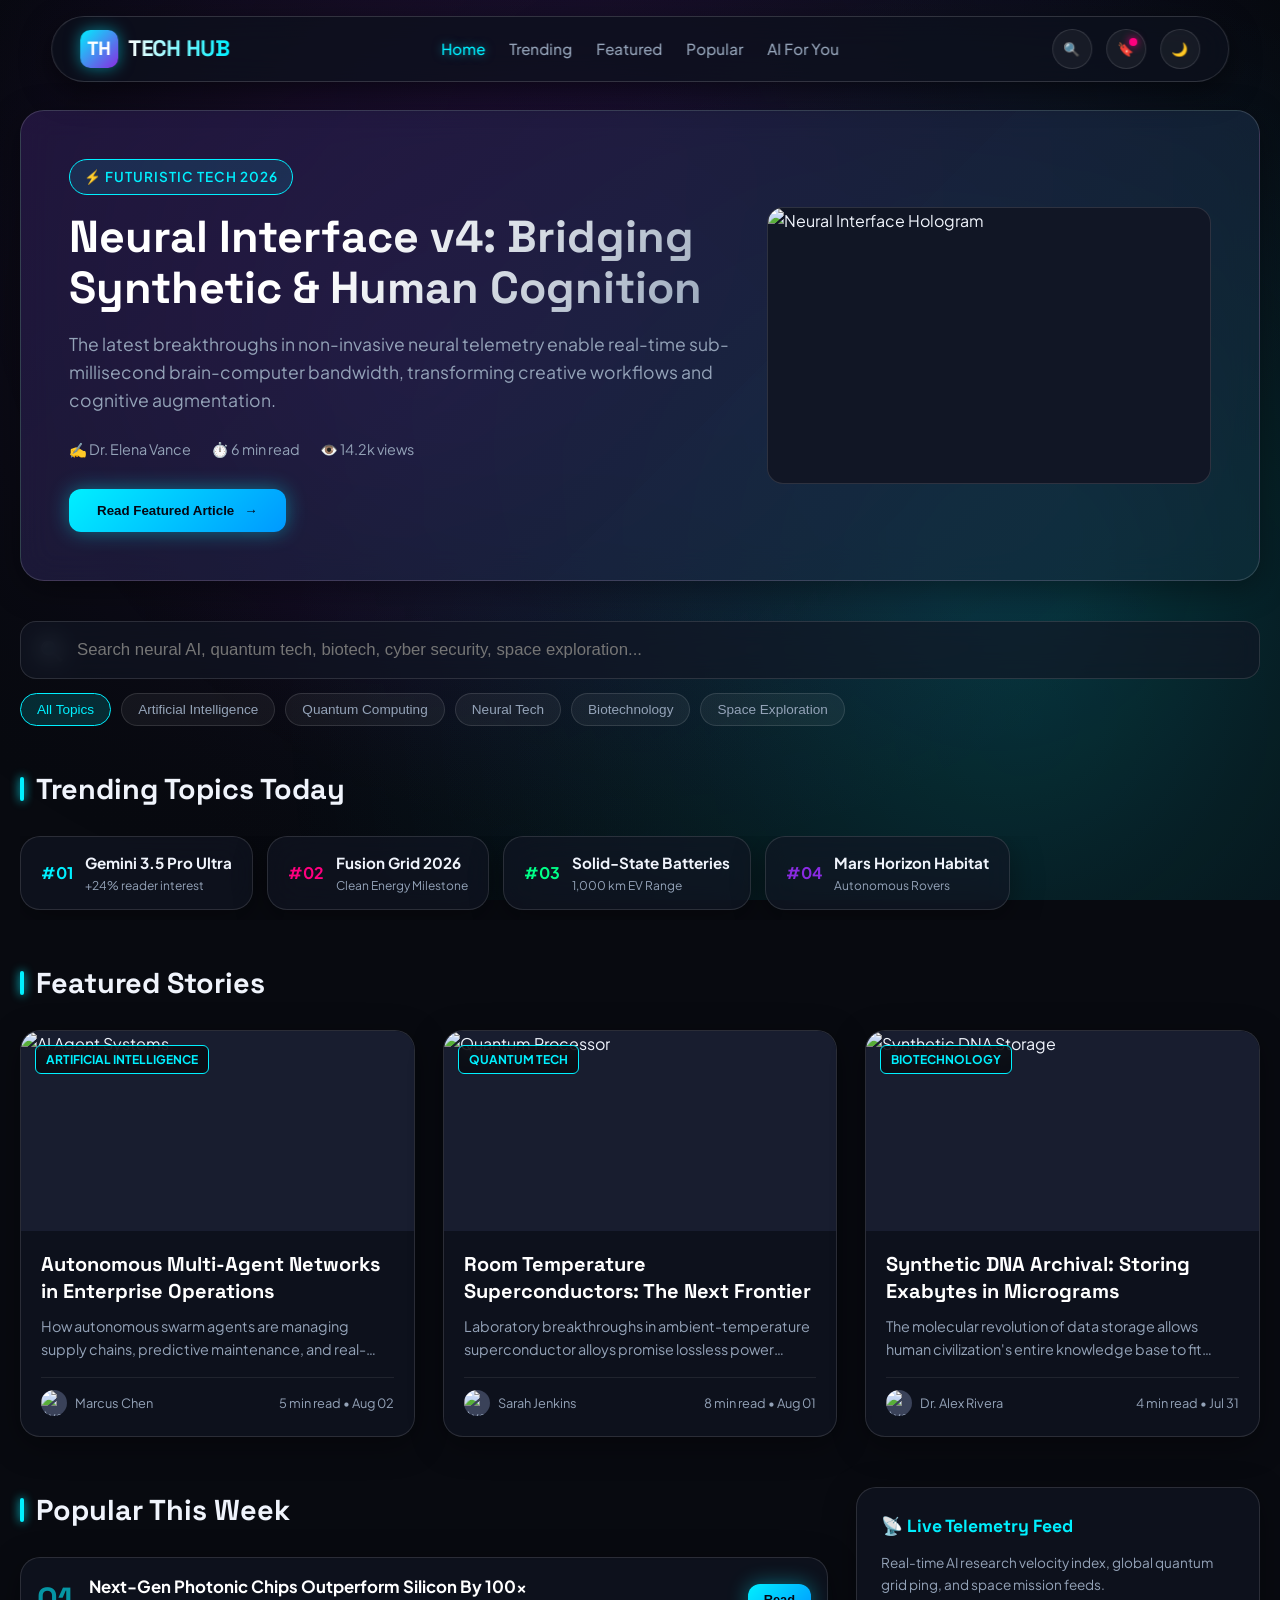
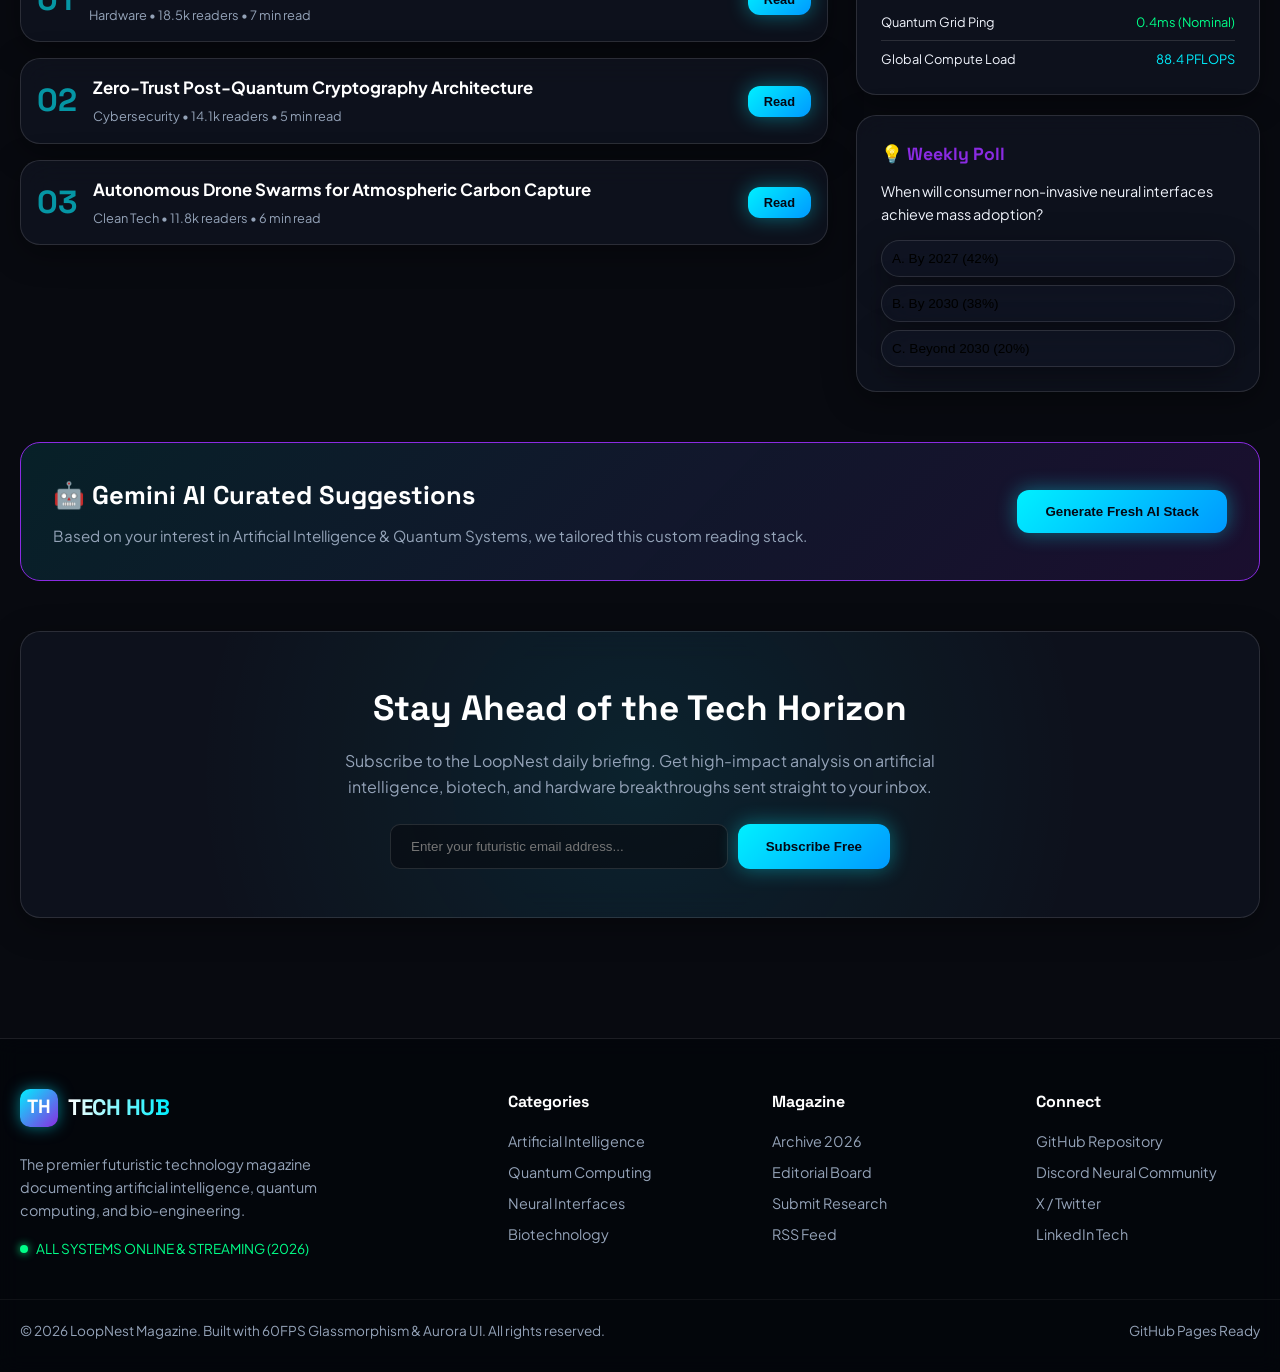
==== commit 62b20be5: "Rename Tech Hub to LoopNest" ====
--- a/app/src/main/assets/index.html
+++ b/app/src/main/assets/index.html
@@ -3,16 +3,16 @@
 <head>
     <meta charset="UTF-8">
     <meta name="viewport" content="width=device-width, initial-scale=1.0">
-    <meta name="description" content="Tech Hub 2026 - The premier futuristic technology magazine covering AI, Quantum Computing, Neural Interfaces, Space Tech, and Next-Gen Hardware.">
+    <meta name="description" content="LoopNest 2026 - The premier futuristic technology magazine covering AI, Quantum Computing, Neural Interfaces, Space Tech, and Next-Gen Hardware.">
     <meta name="theme-color" content="#0d0f17">
-    <title>Tech Hub | Futuristic Technology Magazine 2026</title>
+    <title>LoopNest | Futuristic Technology Magazine 2026</title>
     
     <!-- PWA Meta Tags -->
     <link rel="manifest" href="manifest.json">
     <link rel="icon" type="image/x-icon" href="favicon.ico">
     <meta name="apple-mobile-web-app-capable" content="yes">
     <meta name="apple-mobile-web-app-status-bar-style" content="black-translucent">
-    <meta name="apple-mobile-web-app-title" content="Tech Hub">
+    <meta name="apple-mobile-web-app-title" content="LoopNest">
 
     <!-- Fonts -->
     <link rel="preconnect" href="https://fonts.googleapis.com">
@@ -964,13 +964,13 @@
         <!-- Futuristic Newsletter -->
         <section class="newsletter-card glass-panel" id="newsletter">
             <h2 style="font-family: var(--font-display); font-size: 2.2rem; margin-bottom: 12px; color: #fff;">Stay Ahead of the Tech Horizon</h2>
-            <p style="color: var(--text-muted); max-width: 600px; margin: 0 auto;">Subscribe to the Tech Hub daily briefing. Get high-impact analysis on artificial intelligence, biotech, and hardware breakthroughs sent straight to your inbox.</p>
+            <p style="color: var(--text-muted); max-width: 600px; margin: 0 auto;">Subscribe to the LoopNest daily briefing. Get high-impact analysis on artificial intelligence, biotech, and hardware breakthroughs sent straight to your inbox.</p>
             <form class="newsletter-form" id="newsletter-form">
                 <input type="email" class="newsletter-input" placeholder="Enter your futuristic email address..." required>
                 <button type="submit" class="cta-btn">Subscribe Free</button>
             </form>
             <div id="newsletter-feedback" style="margin-top: 14px; color: var(--accent-emerald); font-weight: 600; display: none;">
-                ✓ Welcome aboard! You've successfully subscribed to Tech Hub 2026.
+                ✓ Welcome aboard! You've successfully subscribed to LoopNest 2026.
             </div>
         </section>
 
@@ -1064,7 +1064,7 @@
         </div>
 
         <div class="footer-bottom">
-            <span>© 2026 Tech Hub Magazine. Built with 60FPS Glassmorphism & Aurora UI. All rights reserved.</span>
+            <span>© 2026 LoopNest Magazine. Built with 60FPS Glassmorphism & Aurora UI. All rights reserved.</span>
             <span>GitHub Pages Ready</span>
         </div>
     </footer>
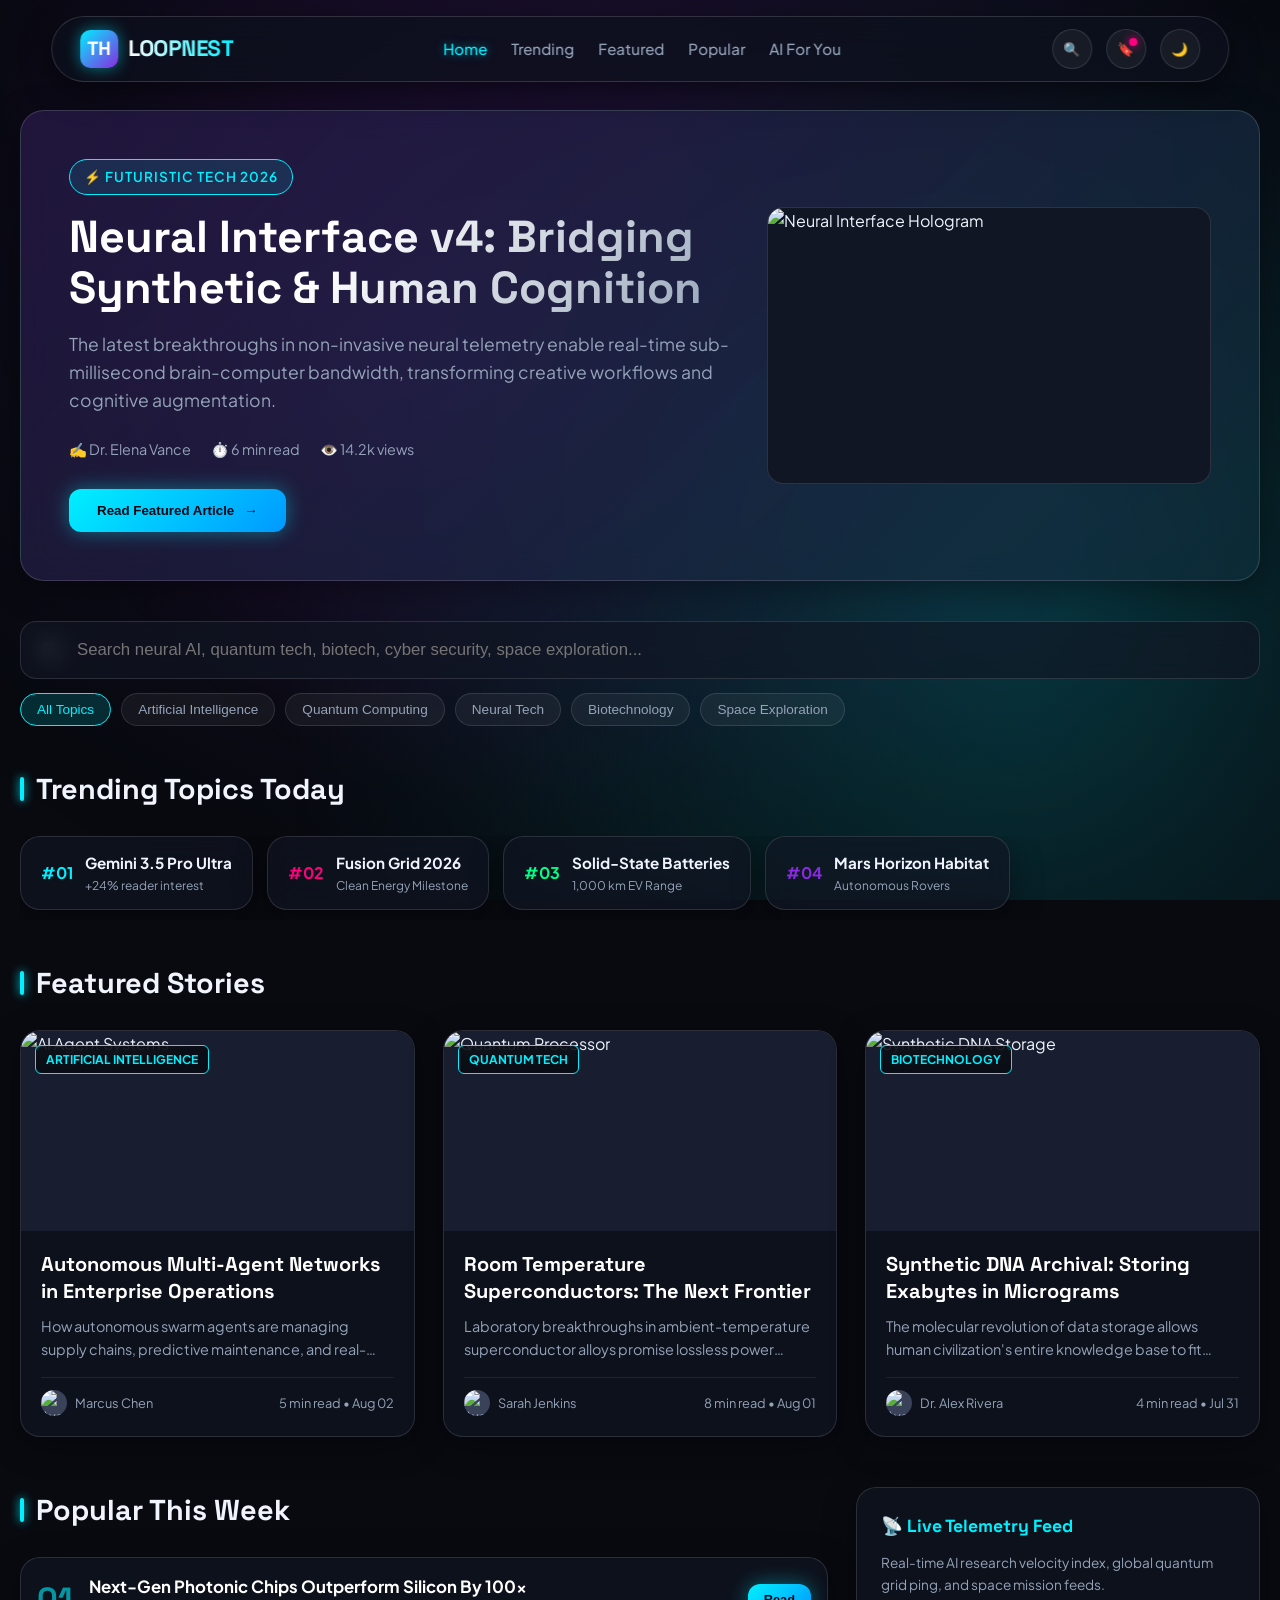
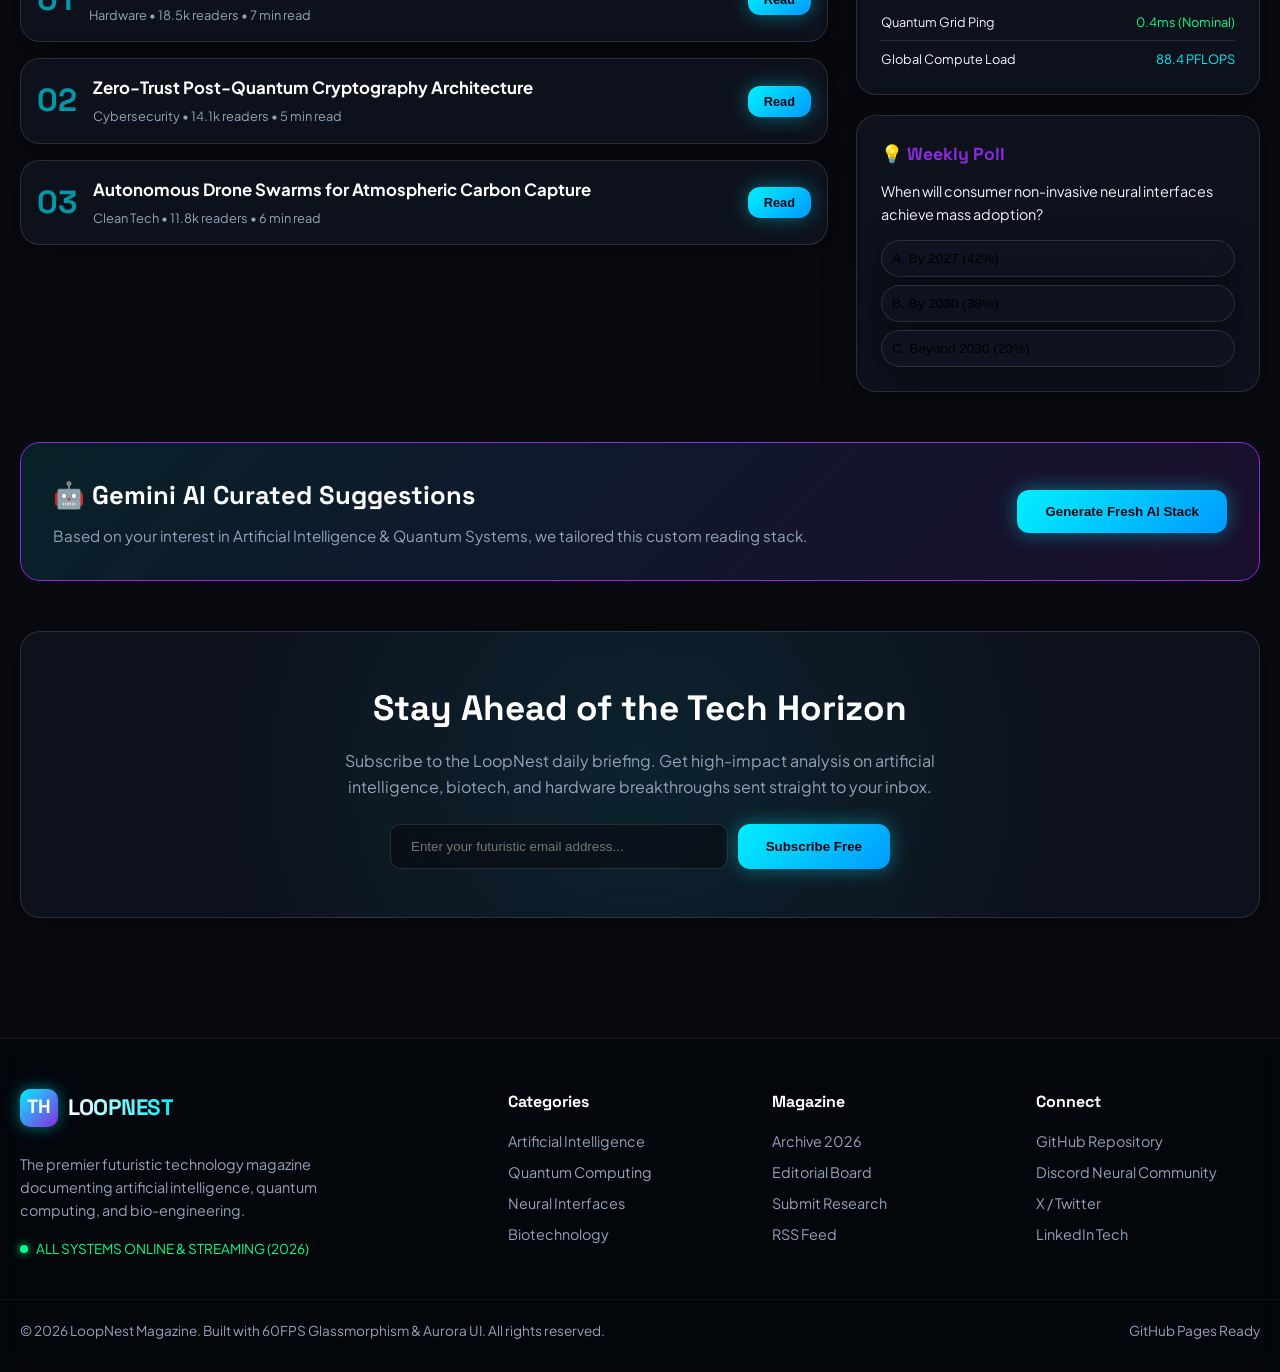
==== commit 19edf986: "Replace all Tech Hub branding with LoopNest" ====
--- a/app/src/main/assets/index.html
+++ b/app/src/main/assets/index.html
@@ -719,7 +719,7 @@
     <header class="nav-header">
         <a href="#" class="logo-container">
             <div class="logo-icon">TH</div>
-            <span class="logo-text">TECH HUB</span>
+            <span class="logo-text">LOOPNEST</span>
         </a>
 
         <nav>
@@ -1021,7 +1021,7 @@
             <div>
                 <a href="#" class="logo-container" style="margin-bottom: 16px; display: inline-flex;">
                     <div class="logo-icon">TH</div>
-                    <span class="logo-text">TECH HUB</span>
+                    <span class="logo-text">LOOPNEST</span>
                 </a>
                 <p style="color: var(--text-muted); font-size: 0.9rem; margin-top: 10px; max-width: 320px;">
                     The premier futuristic technology magazine documenting artificial intelligence, quantum computing, and bio-engineering.
